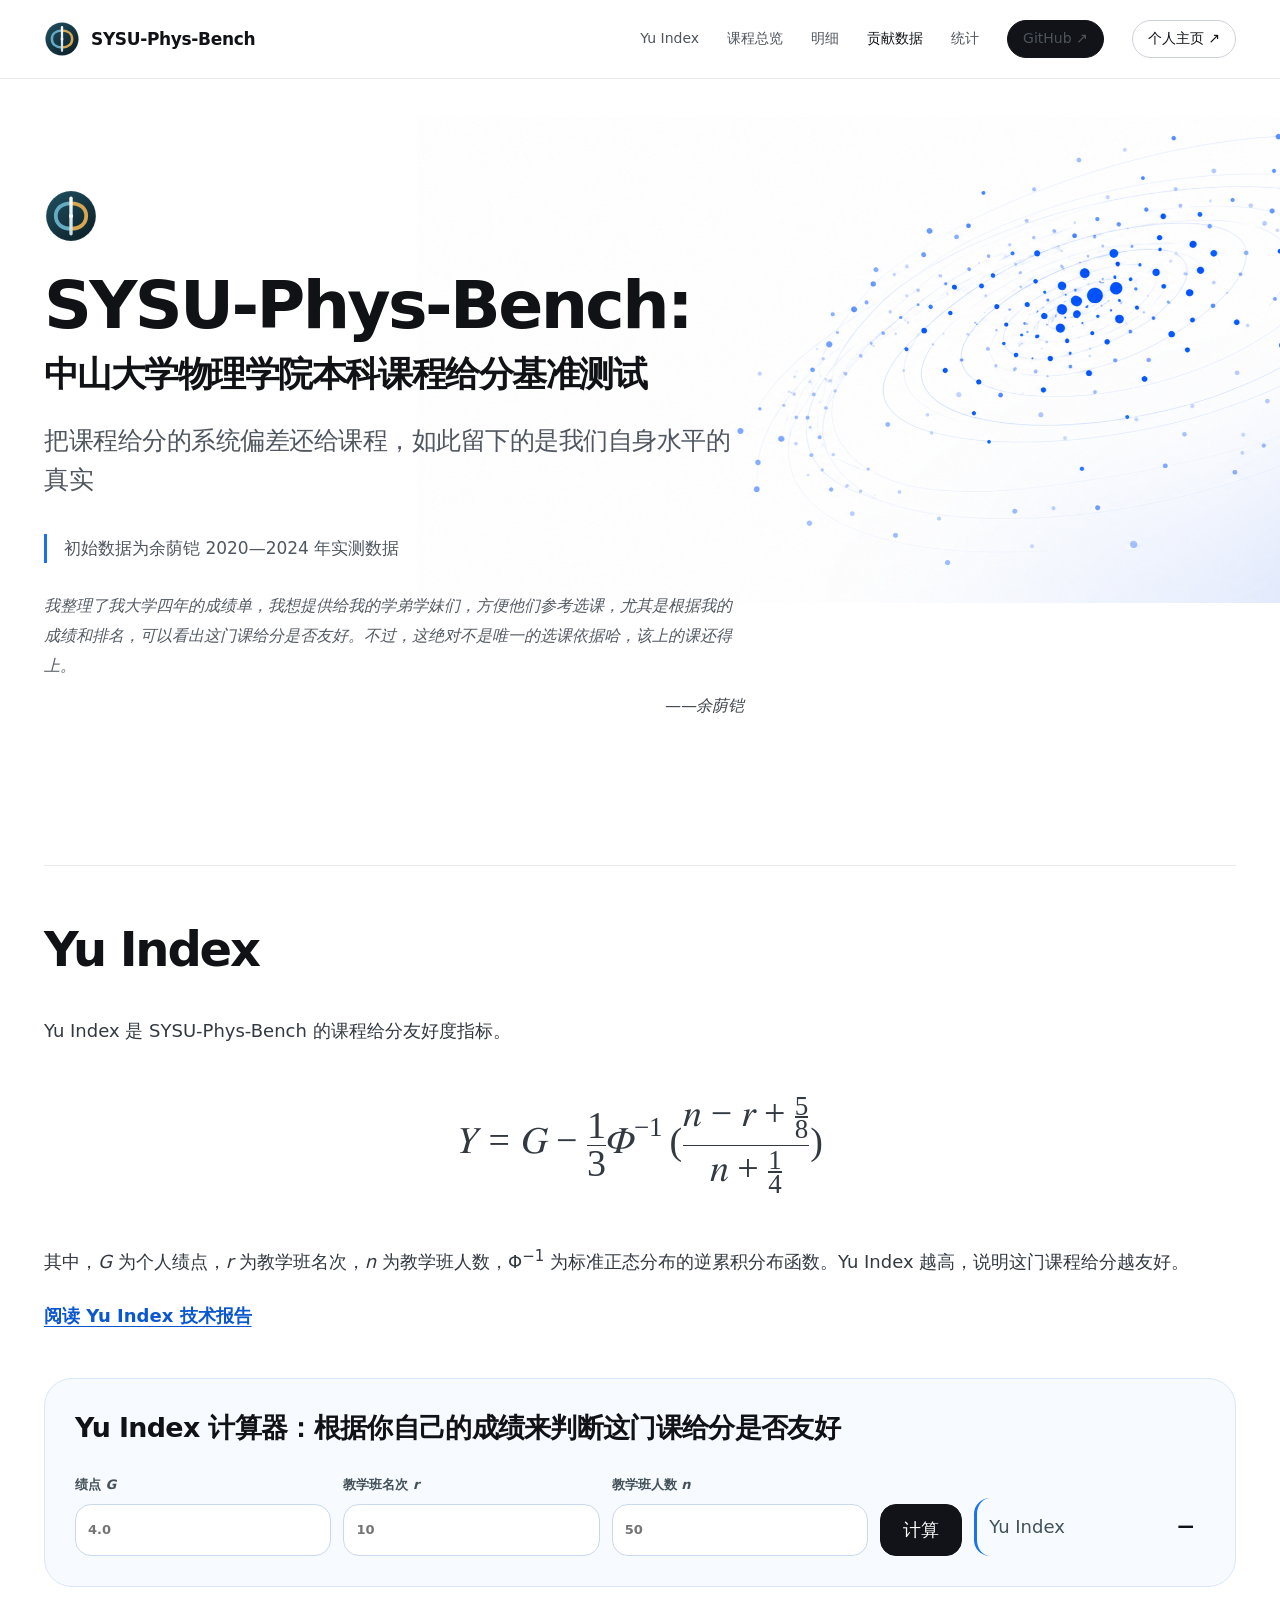
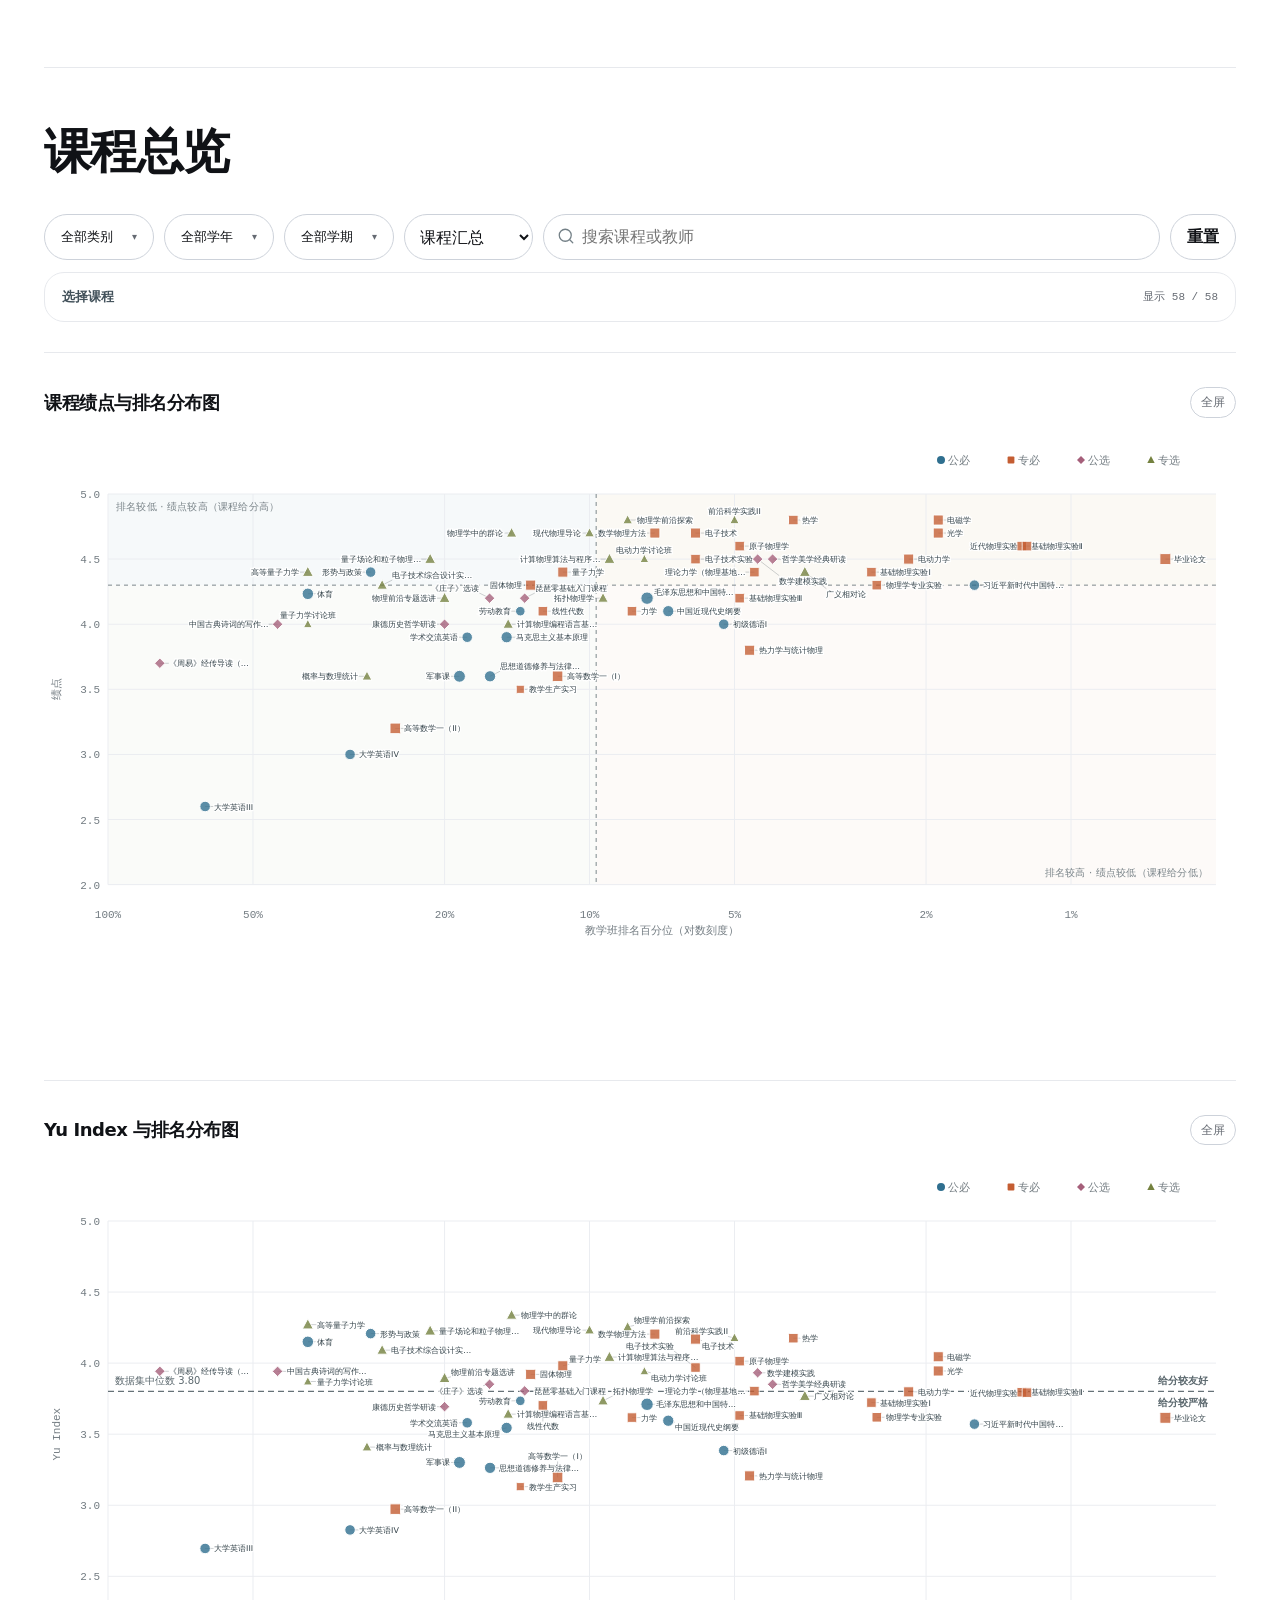
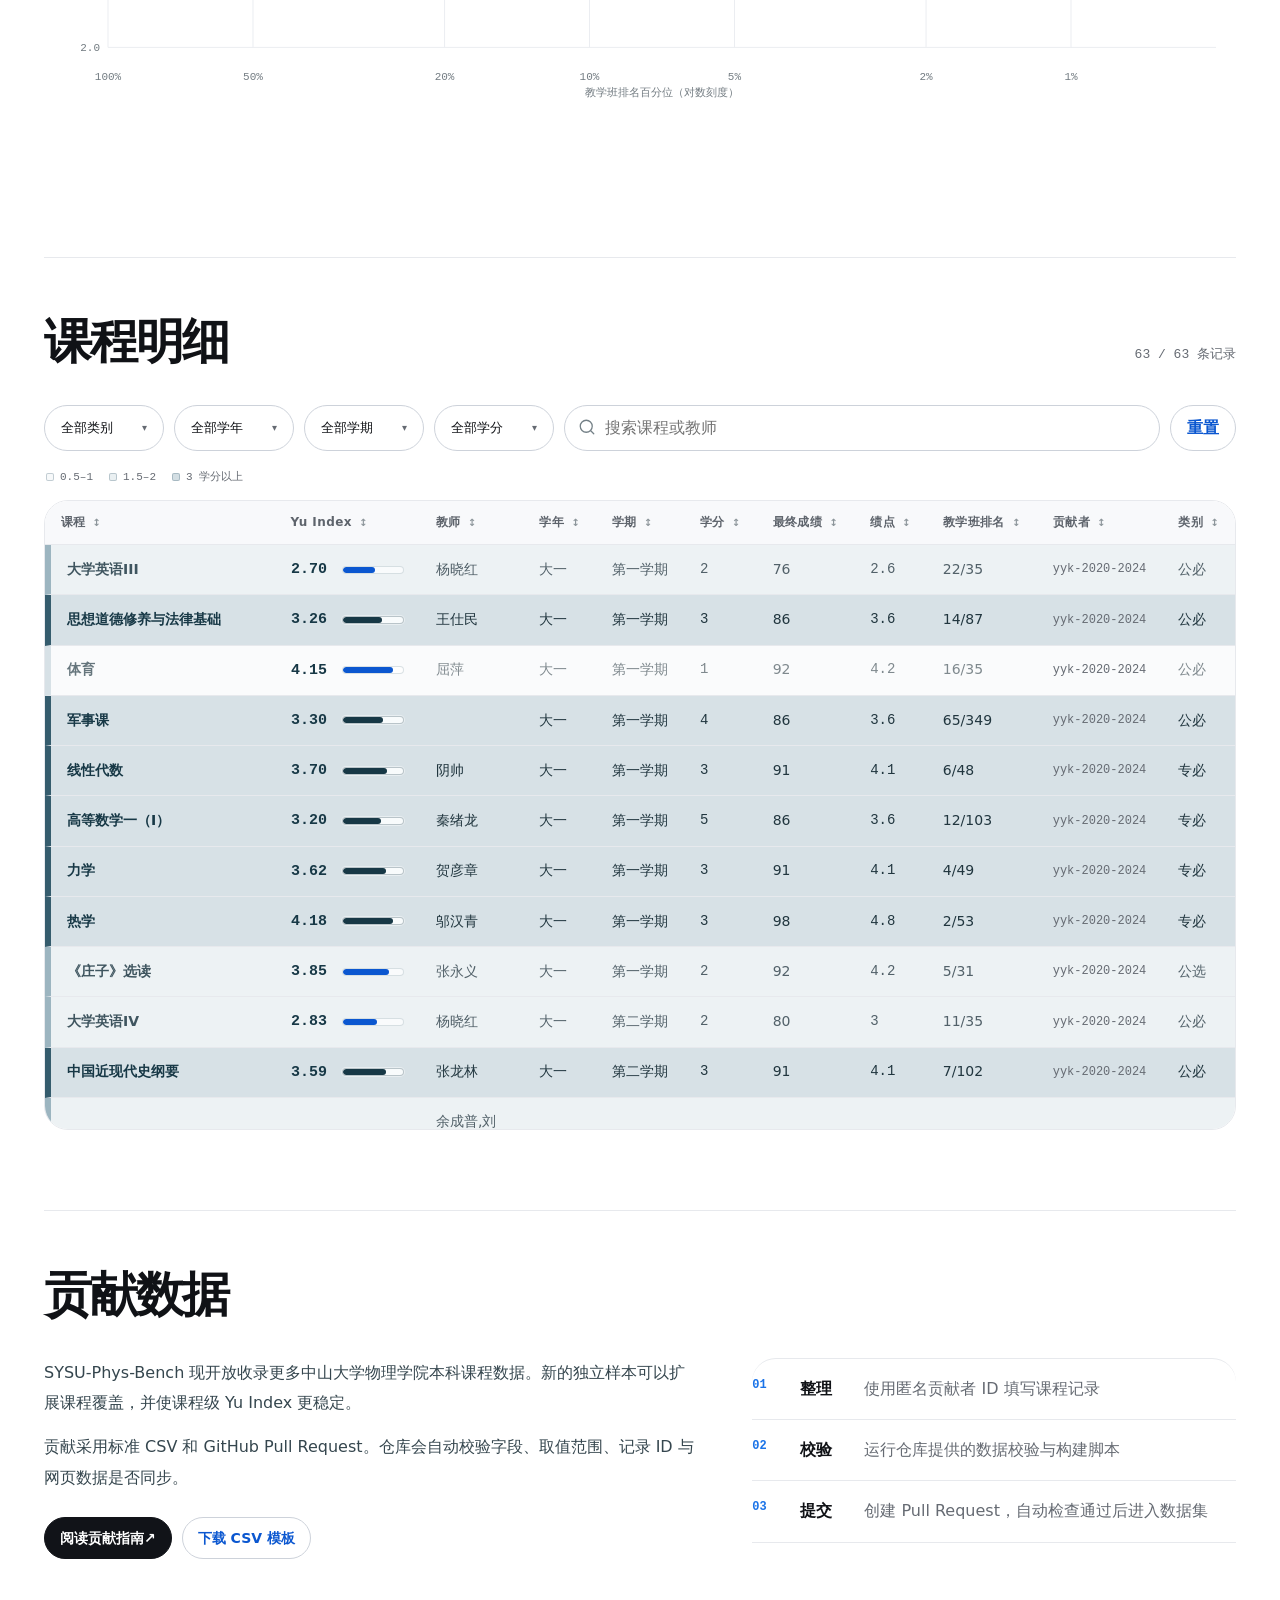
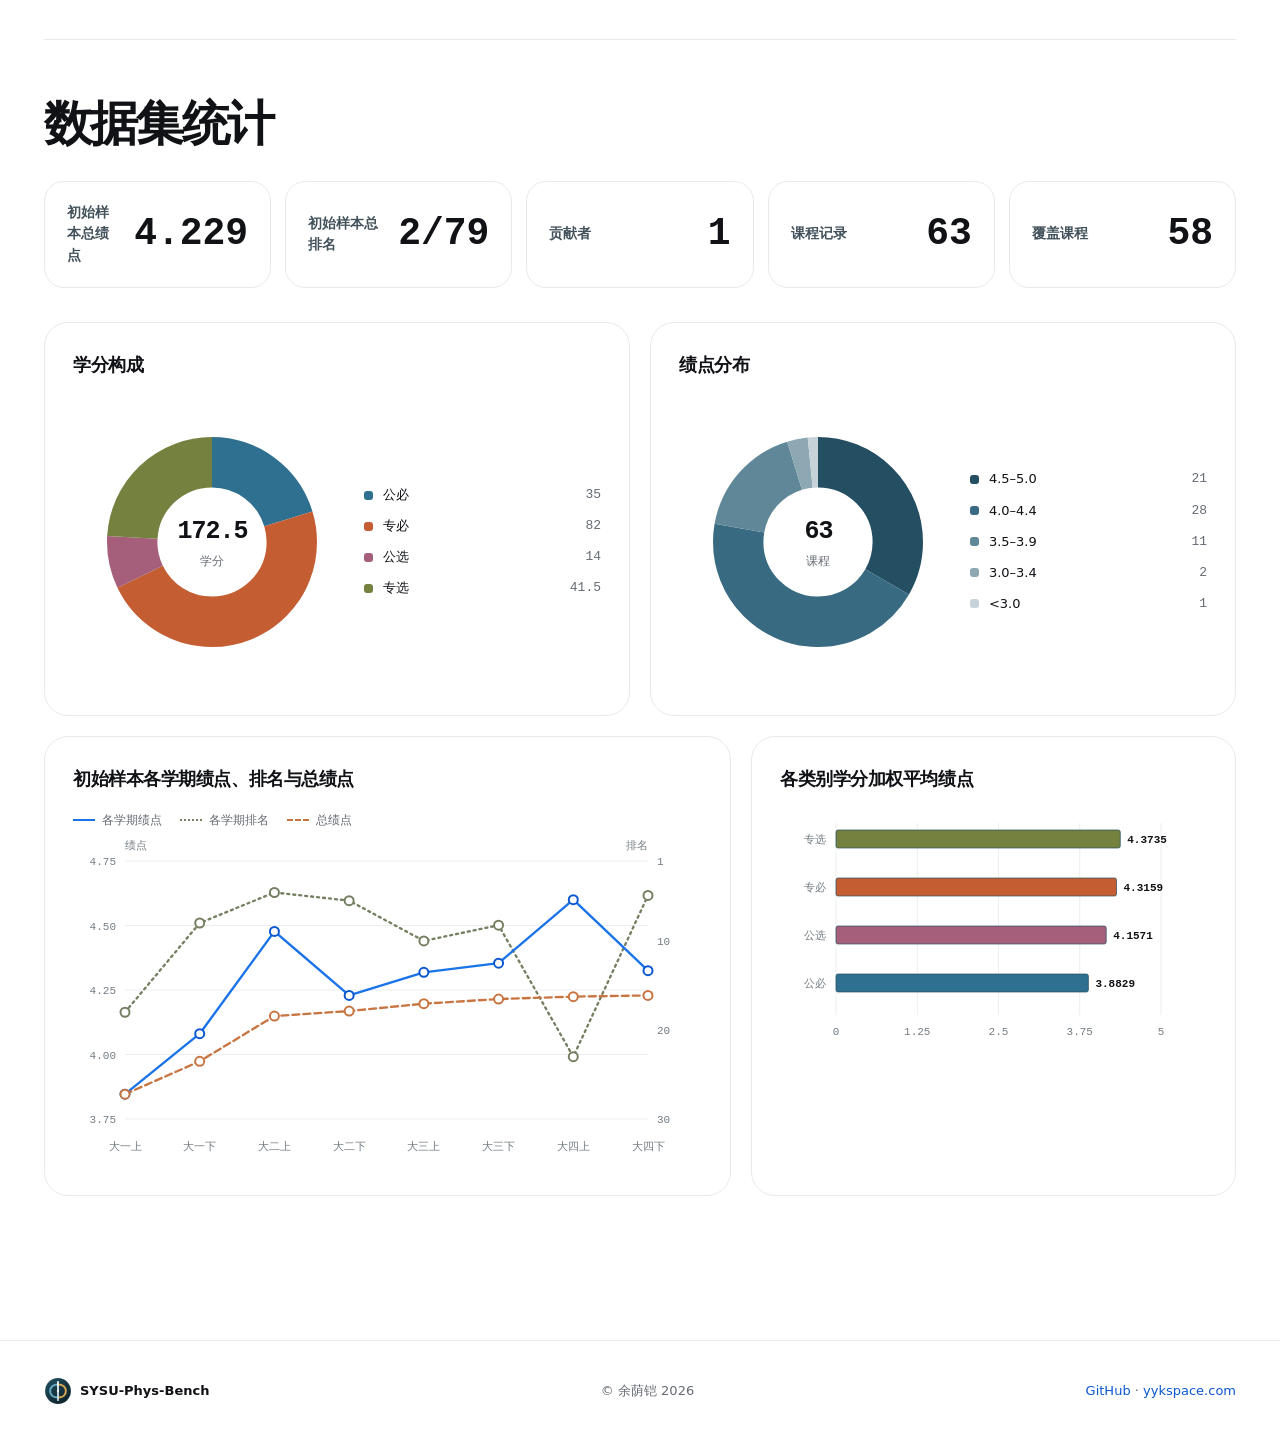
==== index.html @ 7bc75e3c "刷新新版标志缓存版本" ====
<!doctype html>
<html lang="zh-CN">
  <head>
    <meta charset="UTF-8" />
    <meta name="viewport" content="width=device-width, initial-scale=1" />
    <meta name="color-scheme" content="light" />
    <meta name="theme-color" content="#ffffff" />
    <meta name="description" content="SYSU-Phys-Bench：中山大学物理学院本科课程给分基准测试。" />
    <meta property="og:title" content="SYSU-Phys-Bench" />
    <meta property="og:description" content="把课程给分的系统偏差还给课程，如此留下的是我们自身水平的真实" />
    <meta property="og:type" content="website" />
    <meta property="og:url" content="https://www.yykspace.com/show/sysu-phys-bench/" />
    <meta property="og:image" content="https://www.yykspace.com/show/sysu-phys-bench/assets/brand/social-card.png?v=20260826-3" />
    <meta name="twitter:card" content="summary_large_image" />
    <title>SYSU-Phys-Bench</title>
    <link rel="icon" href="assets/brand/logo-mark.svg?v=20260826-3" type="image/svg+xml" />
    <link rel="stylesheet" href="styles.css?v=20260826-20" />
    <link rel="stylesheet" href="orbital.css?v=20260826-1" />
  </head>
  <body>
    <header class="site-header">
      <div class="shell header-inner">
        <a class="site-title" href="#top"><img src="assets/brand/logo-mark.svg?v=20260826-3" alt="" /> <span>SYSU-Phys-Bench</span></a>
        <nav class="main-navigation" aria-label="页面导航">
          <a href="#yu-index">Yu Index</a>
          <a href="#benchmark">课程总览</a>
          <a href="#details">明细</a>
          <a href="#contribute">贡献数据</a>
          <a href="#statistics">统计</a>
          <a class="project-repo-link" href="https://github.com/YinkaiYu/SYSU-Phys-Bench">GitHub <span aria-hidden="true">↗</span></a>
          <a class="personal-home-link" href="https://www.yykspace.com/">个人主页 <span aria-hidden="true">↗</span></a>
        </nav>
      </div>
    </header>

    <main id="top" class="shell">
      <section class="section section-first intro-section" aria-labelledby="page-title">
        <div class="hero-orbit-layer" aria-hidden="true">
          <img src="assets/visual/orbital-data-field.png" alt="" />
        </div>
        <div class="intro-copy">
          <div class="intro-brand">
            <img class="intro-brand-mark" src="assets/brand/logo-mark.svg?v=20260826-3" alt="" />
            <div>
            <h1 id="page-title"><span class="title-prefix">SYSU-Phys-Bench:</span> <span class="title-subject">中山大学物理学院本科课程给分基准测试</span></h1>
            <p class="brand-slogan">把课程给分的系统偏差还给课程，如此留下的是我们自身水平的真实</p>
            </div>
          </div>
          <p class="benchmark-source">初始数据为余荫铠 2020—2024 年实测数据</p>
          <p class="author-note">我整理了我大学四年的成绩单，我想提供给我的学弟学妹们，方便他们参考选课，尤其是根据我的成绩和排名，可以看出这门课给分是否友好。不过，这绝对不是唯一的选课依据哈，该上的课还得上。<span class="author-signature">——余荫铠</span></p>
        </div>
      </section>

      <section id="yu-index" class="section methodology-section" aria-labelledby="yu-index-title">
        <h2 id="yu-index-title">Yu Index</h2>
        <div class="methodology-body">
          <p>Yu Index 是 SYSU-Phys-Bench 的课程给分友好度指标。</p>
          <div class="yu-index-formula" aria-label="Yu Index 等于个人绩点减去三分之一乘以教学班排名所对应的标准正态分位数">
            <math display="block" data-latex="Y=G-\frac{1}{3}\Phi^{-1}\!\left(\frac{n-r+\frac{5}{8}}{n+\frac{1}{4}}\right)">
              <mrow>
                <mi>Y</mi>
                <mo>=</mo>
                <mi>G</mi>
                <mo>−</mo>
                <mfrac><mn>1</mn><mn>3</mn></mfrac>
                <msup><mi>Φ</mi><mrow><mo>−</mo><mn>1</mn></mrow></msup>
                <mo>(</mo>
                <mfrac>
                  <mrow><mi>n</mi><mo>−</mo><mi>r</mi><mo>+</mo><mfrac><mn>5</mn><mn>8</mn></mfrac></mrow>
                  <mrow><mi>n</mi><mo>+</mo><mfrac><mn>1</mn><mn>4</mn></mfrac></mrow>
                </mfrac>
                <mo>)</mo>
              </mrow>
            </math>
          </div>
          <p>其中，<i>G</i> 为个人绩点，<i>r</i> 为教学班名次，<i>n</i> 为教学班人数，Φ<sup>−1</sup> 为标准正态分布的逆累积分布函数。Yu Index 越高，说明这门课程给分越友好。</p>
          <p class="methodology-report-entry"><a href="yu-index.html">阅读 Yu Index 技术报告</a></p>
          <div class="yu-calculator">
            <h3>Yu Index 计算器：根据你自己的成绩来判断这门课给分是否友好</h3>
            <form id="yu-calculator-form" class="yu-calculator-form">
              <label><span>绩点 <i>G</i></span><input id="yu-calculator-gpa" type="number" min="0" max="5" step="0.1" inputmode="decimal" placeholder="4.0" required /></label>
              <label><span>教学班名次 <i>r</i></span><input id="yu-calculator-rank" type="number" min="1" step="1" inputmode="numeric" placeholder="10" required /></label>
              <label><span>教学班人数 <i>n</i></span><input id="yu-calculator-total" type="number" min="2" step="1" inputmode="numeric" placeholder="50" required /></label>
              <button type="submit">计算</button>
              <output id="yu-calculator-result" aria-live="polite"><span>Yu Index</span><strong>—</strong></output>
            </form>
          </div>
        </div>
      </section>

      <section id="benchmark" class="section benchmark-section" aria-labelledby="benchmark-title">
        <h2 id="benchmark-title">课程总览</h2>
        <div class="benchmark-controls" aria-label="两张散点图筛选">
          <div class="scatter-filters">
            <details id="scatter-category" class="multi-filter"><summary>全部类别</summary><div class="multi-filter-options"></div></details>
            <details id="scatter-year" class="multi-filter"><summary>全部学年</summary><div class="multi-filter-options"></div></details>
            <details id="scatter-term" class="multi-filter"><summary>全部学期</summary><div class="multi-filter-options"></div></details>
            <label class="scatter-view-field">
              <span class="sr-only">散点显示方式</span>
              <select id="scatter-view-mode" aria-label="散点显示方式">
                <option value="course">课程汇总</option>
                <option value="record">全部样本</option>
              </select>
            </label>
            <label class="search-field scatter-search-field">
              <span class="sr-only">搜索课程或教师</span>
              <svg aria-hidden="true" viewBox="0 0 24 24">
                <path d="m21 21-4.35-4.35m2.35-5.65a8 8 0 1 1-16 0 8 8 0 0 1 16 0Z" />
              </svg>
              <input id="scatter-search" type="search" placeholder="搜索课程或教师" autocomplete="off" />
            </label>
            <button id="scatter-reset" class="reset-button" type="button">重置</button>
          </div>
          <details class="scatter-course-picker">
            <summary><span>选择课程</span><span id="scatter-selection-count"></span></summary>
            <div class="scatter-course-toolbar">
              <button id="scatter-select-visible" type="button">全选当前</button>
              <button id="scatter-clear-visible" type="button">清空当前</button>
            </div>
            <div id="scatter-course-options" class="scatter-course-options"></div>
          </details>
        </div>
        <article id="score-rank-card" class="chart-card chart-card-full">
          <div class="chart-card-heading">
            <h3 id="score-rank-title">课程绩点与排名分布图</h3>
            <div class="chart-card-actions">
              <a id="scatter-download" class="fullscreen-button scatter-download" download="SYSU-Phys-Bench-课程绩点与排名分布图.png" aria-disabled="true">下载 PNG</a>
              <button id="scatter-fullscreen" class="fullscreen-button" type="button" aria-label="全屏查看课程绩点与排名分布图">全屏</button>
            </div>
          </div>
          <div id="score-rank-scatter" class="chart chart-scatter"></div>
          <div id="chart-tooltip" class="chart-tooltip" role="status" aria-hidden="true"></div>
        </article>
        <article id="yu-rank-card" class="chart-card chart-card-full secondary-scatter-card">
          <div class="chart-card-heading">
            <h3 id="yu-rank-title">Yu Index 与排名分布图</h3>
            <div class="chart-card-actions">
              <a id="yu-scatter-download" class="fullscreen-button scatter-download" download="SYSU-Phys-Bench-Yu-Index与排名分布图.png" aria-disabled="true">下载 PNG</a>
              <button id="yu-scatter-fullscreen" class="fullscreen-button" type="button" aria-label="全屏查看 Yu Index 与排名分布图">全屏</button>
            </div>
          </div>
          <div id="yu-rank-scatter" class="chart chart-scatter"></div>
          <div id="yu-chart-tooltip" class="chart-tooltip" role="status" aria-hidden="true"></div>
        </article>
      </section>

      <section id="details" class="section" aria-labelledby="details-title">
        <div class="section-heading-row">
          <h2 id="details-title">课程明细</h2>
          <span id="result-count" class="result-count"></span>
        </div>

        <div class="filters" aria-label="成绩筛选">
          <details id="category-filter" class="multi-filter"><summary>全部类别</summary><div class="multi-filter-options"></div></details>
          <details id="year-filter" class="multi-filter"><summary>全部学年</summary><div class="multi-filter-options"></div></details>
          <details id="term-filter" class="multi-filter"><summary>全部学期</summary><div class="multi-filter-options"></div></details>
          <details id="credit-filter" class="multi-filter"><summary>全部学分</summary><div class="multi-filter-options"></div></details>
          <label class="search-field">
            <span class="sr-only">搜索课程或教师</span>
            <svg aria-hidden="true" viewBox="0 0 24 24">
              <path d="m21 21-4.35-4.35m2.35-5.65a8 8 0 1 1-16 0 8 8 0 0 1 16 0Z" />
            </svg>
            <input id="search" type="search" placeholder="搜索课程或教师" autocomplete="off" />
          </label>
          <button id="reset-filters" class="reset-button" type="button">重置</button>
        </div>

        <div class="credit-key" aria-label="学分颜色图例">
          <span><i class="credit-dot credit-1"></i>0.5–1</span>
          <span><i class="credit-dot credit-2"></i>1.5–2</span>
          <span><i class="credit-dot credit-3"></i>3 学分以上</span>
        </div>

        <div class="table-frame detail-frame">
          <table id="details-table">
            <thead></thead>
            <tbody></tbody>
          </table>
        </div>
      </section>

      <section id="contribute" class="section contribution-section" aria-labelledby="contribute-title">
        <h2 id="contribute-title">贡献数据</h2>
        <div class="contribution-layout">
          <div class="contribution-body">
            <p>SYSU-Phys-Bench 现开放收录更多中山大学物理学院本科课程数据。新的独立样本可以扩展课程覆盖，并使课程级 Yu Index 更稳定。</p>
            <p>贡献采用标准 CSV 和 GitHub Pull Request。仓库会自动校验字段、取值范围、记录 ID 与网页数据是否同步。</p>
            <div class="contribution-actions">
              <a class="contribution-primary" href="https://github.com/YinkaiYu/SYSU-Phys-Bench/blob/main/CONTRIBUTING.md">阅读贡献指南 <span aria-hidden="true">↗</span></a>
              <a href="https://github.com/YinkaiYu/SYSU-Phys-Bench/raw/refs/heads/main/data/submissions/template.csv">下载 CSV 模板</a>
            </div>
          </div>
          <ol class="contribution-steps">
            <li><span>01</span><strong>整理</strong>使用匿名贡献者 ID 填写课程记录</li>
            <li><span>02</span><strong>校验</strong>运行仓库提供的数据校验与构建脚本</li>
            <li><span>03</span><strong>提交</strong>创建 Pull Request，自动检查通过后进入数据集</li>
          </ol>
        </div>
      </section>

      <section id="statistics" class="section" aria-labelledby="statistics-title">
        <h2 id="statistics-title">数据集统计</h2>
        <div id="overview-benchmarks" class="overview-benchmarks dataset-benchmarks" aria-label="数据集规模与总览指标"></div>
        <div class="chart-grid">
          <article class="chart-card chart-card-half">
            <h3>学分构成</h3>
            <div id="credit-composition" class="chart chart-donut"></div>
          </article>
          <article class="chart-card chart-card-half">
            <h3>绩点分布</h3>
            <div id="grade-distribution" class="chart chart-donut"></div>
          </article>
          <article class="chart-card chart-card-wide">
            <h3>初始样本各学期绩点、排名与总绩点</h3>
            <div id="gpa-trend" class="chart chart-line"></div>
          </article>
          <article class="chart-card chart-card-small">
            <h3>各类别学分加权平均绩点</h3>
            <div id="category-gpa" class="chart"></div>
          </article>
        </div>
      </section>

    </main>

    <footer class="site-footer">
      <div class="shell footer-inner">
        <span class="footer-brand"><img src="assets/brand/logo-mark.svg?v=20260826-3" alt="" /> SYSU-Phys-Bench</span>
        <span>&copy; 余荫铠 2026</span>
        <span><a href="https://github.com/YinkaiYu/SYSU-Phys-Bench">GitHub</a> · <a href="https://www.yykspace.com/">yykspace.com</a></span>
      </div>
    </footer>

    <script src="data.js"></script>
    <script src="community-data.js?v=20260826-1"></script>
    <script src="app.js?v=20260826-12"></script>
  </body>
</html>
---- styles.css ----
:root {
  --paper: #f5f6f3;
  --surface: #ffffff;
  --surface-soft: #fafaf8;
  --ink: #1b2328;
  --muted: #687178;
  --line: #dfe3e1;
  --line-strong: #cbd2ce;
  --blue: #386b81;
  --blue-dark: #244e61;
  --blue-soft: #dceaf0;
  --gold: #b48a3a;
  --orange: #c87542;
  --olive: #748061;
  --pink: #a96e78;
  --shadow: 0 12px 32px rgba(28, 38, 43, 0.06);
  --radius: 16px;
  --font: "Noto Sans CJK SC", "Source Han Sans SC", "Microsoft YaHei", system-ui, sans-serif;
  --mono: "SFMono-Regular", Consolas, "Liberation Mono", monospace;
}

* {
  box-sizing: border-box;
}

html {
  scroll-behavior: smooth;
  scroll-padding-top: 88px;
}

body {
  margin: 0;
  color: var(--ink);
  background: var(--paper);
  font-family: var(--font);
  font-size: 15px;
  line-height: 1.55;
  -webkit-font-smoothing: antialiased;
}

button,
input,
select {
  font: inherit;
}

.shell {
  width: min(1180px, calc(100% - 40px));
  margin: 0 auto;
}

.site-header {
  position: sticky;
  top: 0;
  z-index: 20;
  border-bottom: 1px solid rgba(203, 210, 206, 0.85);
  background: rgba(245, 246, 243, 0.9);
  backdrop-filter: blur(18px);
}

.header-inner {
  display: flex;
  min-height: 68px;
  align-items: center;
  justify-content: space-between;
  gap: 24px;
}

.site-title {
  display: inline-flex;
  flex: 0 0 auto;
  align-items: center;
  gap: 9px;
  color: var(--ink);
  font-size: 16px;
  font-weight: 680;
  letter-spacing: 0.02em;
  text-decoration: none;
}

.site-title img {
  width: 31px;
  height: 31px;
}

nav {
  display: flex;
  align-items: center;
  gap: 24px;
}

nav a {
  color: var(--muted);
  font-size: 14px;
  text-decoration: none;
}

nav a:hover,
nav a:focus-visible {
  color: var(--blue-dark);
}

nav .personal-home-link {
  padding: 7px 12px;
  border: 1px solid var(--blue);
  border-radius: 999px;
  color: var(--blue-dark);
  background: var(--surface);
  font-weight: 650;
  line-height: 1.2;
  box-shadow: 0 4px 14px rgba(36, 78, 97, 0.08);
}

nav .project-repo-link {
  padding: 7px 12px;
  border: 1px solid var(--ink);
  border-radius: 999px;
  color: #ffffff;
  background: var(--ink);
  font-weight: 650;
  line-height: 1.2;
}

nav .project-repo-link:hover,
nav .project-repo-link:focus-visible {
  border-color: var(--blue-dark);
  color: #ffffff;
  background: var(--blue-dark);
  outline: none;
}

nav .personal-home-link:hover,
nav .personal-home-link:focus-visible {
  border-color: var(--blue-dark);
  color: #ffffff;
  background: var(--blue-dark);
  outline: none;
}

.section {
  padding: 72px 0 0;
}

.section-first {
  padding-top: 64px;
}

.benchmark-section {
  padding-top: 72px;
}

.methodology-body {
  width: 100%;
  margin-top: 24px;
  color: #35464e;
  font-size: 16px;
  line-height: 1.9;
}

.methodology-body p {
  margin: 0;
}

.methodology-body .yu-index-formula {
  margin: 22px 0;
}

.methodology-report-entry {
  margin-top: 18px !important;
}

.methodology-report-entry a,
.report-back-link {
  color: var(--blue-dark);
  font-weight: 650;
  text-underline-offset: 0.2em;
}

.contribution-layout {
  display: grid;
  grid-template-columns: minmax(0, 1.15fr) minmax(300px, 0.85fr);
  gap: 54px;
  margin-top: 24px;
  align-items: start;
}

.contribution-body {
  color: #35464e;
  font-size: 16px;
  line-height: 1.9;
}

.contribution-body p {
  margin: 0 0 14px;
}

.contribution-actions {
  display: flex;
  flex-wrap: wrap;
  gap: 10px;
  margin-top: 24px;
}

.contribution-actions a {
  display: inline-flex;
  min-height: 42px;
  align-items: center;
  padding: 0 15px;
  border: 1px solid var(--line-strong);
  border-radius: 9px;
  color: var(--blue-dark);
  background: var(--surface);
  font-size: 14px;
  font-weight: 650;
  text-decoration: none;
}

.contribution-actions a:hover,
.contribution-actions a:focus-visible {
  border-color: var(--blue-dark);
  outline: none;
}

.contribution-actions .contribution-primary {
  border-color: var(--blue-dark);
  color: #ffffff;
  background: var(--blue-dark);
}

.contribution-steps {
  margin: 0;
  padding: 0;
  border-top: 1px solid var(--line-strong);
  list-style: none;
}

.contribution-steps li {
  display: grid;
  grid-template-columns: 38px 54px 1fr;
  gap: 10px;
  padding: 17px 0;
  border-bottom: 1px solid var(--line);
  color: var(--muted);
  line-height: 1.65;
}

.contribution-steps span {
  color: var(--blue);
  font-family: var(--mono);
  font-size: 12px;
  font-weight: 700;
}

.contribution-steps strong {
  color: var(--ink);
}

.yu-calculator {
  margin-top: 30px;
  padding: 20px;
  border: 1px solid var(--line);
  border-radius: var(--radius);
  background: var(--surface);
  box-shadow: var(--shadow);
}

.yu-calculator h3 {
  margin-bottom: 18px;
  font-size: 19px;
  line-height: 1.45;
}

.yu-calculator-form {
  display: grid;
  grid-template-columns: repeat(3, minmax(120px, 1fr)) auto minmax(180px, 0.9fr);
  align-items: end;
  gap: 12px;
}

.yu-calculator-form label {
  display: grid;
  gap: 6px;
  color: #42515a;
  font-size: 13px;
  font-weight: 650;
}

.yu-calculator-form input {
  width: 100%;
  min-height: 44px;
  padding: 0 12px;
  border: 1px solid var(--line-strong);
  border-radius: 10px;
  color: var(--ink);
  background: var(--surface);
  font-variant-numeric: tabular-nums;
}

.yu-calculator-form input:focus {
  border-color: var(--blue);
  outline: 3px solid rgba(56, 107, 129, 0.14);
}

.yu-calculator-form button {
  min-height: 44px;
  padding: 0 22px;
  border: 1px solid var(--blue-dark);
  border-radius: 10px;
  color: #fff;
  background: var(--blue-dark);
  cursor: pointer;
}

.yu-calculator-form button:hover,
.yu-calculator-form button:focus-visible {
  background: #173846;
  outline: 3px solid rgba(56, 107, 129, 0.14);
}

.yu-calculator-form output {
  display: grid;
  grid-template-columns: auto auto;
  min-height: 44px;
  align-items: center;
  justify-content: space-between;
  gap: 2px 14px;
  padding: 5px 12px;
  border-left: 3px solid var(--blue);
  color: #42515a;
}

.yu-calculator-form output strong {
  color: var(--ink);
  font-family: var(--mono);
  font-size: 24px;
  font-variant-numeric: tabular-nums;
}

.yu-calculator-form output small {
  grid-column: 1 / -1;
  color: var(--muted);
  line-height: 1.2;
}

.yu-calculator-error {
  grid-column: 1 / -1;
  color: #8b4f3c;
  font-size: 13px;
  line-height: 1.35;
}

.report-article {
  padding-bottom: 72px;
}

.report-title-block {
  padding: 10px 0 34px;
  border-bottom: 1px solid var(--line);
  text-align: center;
}

.report-title-block h1 {
  max-width: 980px;
  margin: 0 auto;
}

.report-byline {
  margin: 22px 0 0 !important;
  color: #59666c !important;
  font-size: 15px !important;
  letter-spacing: 0.04em;
}

.report-article h2 {
  margin-top: 56px;
  font-size: clamp(22px, 2.6vw, 28px);
}

.report-article h3 {
  margin-top: 32px;
  font-size: 19px;
}

.report-article p,
.report-article li {
  color: #35464e;
  font-size: 16px;
  line-height: 1.9;
}

.report-article p {
  margin: 18px 0 0;
}

.report-article ul,
.report-article ol {
  margin: 16px 0 0;
  padding-left: 24px;
}

.report-article .yu-index-formula {
  margin: 24px 0;
}

.report-table {
  margin-top: 18px;
  box-shadow: none;
}

.report-table table {
  margin: 0;
}

.report-article th {
  background: #f2f6f6;
}

.report-article a {
  color: var(--blue-dark);
  text-underline-offset: 0.2em;
}

.report-article .citation {
  display: inline-block;
  margin-left: 0.12em;
  font-family: var(--mono);
  font-size: 0.75em;
  text-decoration: none;
  vertical-align: super;
}

.report-reference-list li + li {
  margin-top: 10px;
}

.report-reference-list li {
  scroll-margin-top: 96px;
  transition: background-color 160ms ease;
}

.report-reference-list li:target {
  background: var(--blue-soft);
}

h1,
h2,
h3 {
  margin: 0;
  font-weight: 680;
  letter-spacing: -0.025em;
}

h1 {
  font-size: clamp(32px, 5vw, 48px);
  line-height: 1.12;
}

.intro-brand {
  display: grid;
  grid-template-columns: 112px minmax(0, 1fr);
  align-items: center;
  gap: 28px;
}

.intro-brand-mark {
  display: block;
  width: 112px;
  height: 112px;
}

.brand-slogan {
  margin: 20px 0 0;
  color: var(--blue-dark);
  font-size: clamp(20px, 2.4vw, 27px);
  font-weight: 620;
  letter-spacing: -0.015em;
  line-height: 1.45;
}

.benchmark-source {
  margin: 18px 0 0;
  color: var(--ink);
  font-size: 17px;
  line-height: 1.7;
}

.author-note {
  width: 100%;
  margin: 18px 0 0;
  padding-left: 16px;
  border-left: 3px solid var(--blue);
  color: #42515a;
  font-size: 17px;
  font-style: italic;
  line-height: 1.85;
}

.author-signature {
  display: block;
  margin-top: 6px;
  text-align: right;
}

h2 {
  font-size: clamp(24px, 3vw, 32px);
  line-height: 1.2;
}

h3 {
  font-size: 16px;
  letter-spacing: -0.01em;
}

.table-frame {
  overflow: auto;
  border: 1px solid var(--line);
  border-radius: var(--radius);
  background: var(--surface);
  box-shadow: var(--shadow);
}

.overview-frame {
  margin-top: 18px;
}

table {
  width: 100%;
  border-collapse: separate;
  border-spacing: 0;
}

th,
td {
  padding: 13px 16px;
  border-bottom: 1px solid var(--line);
  text-align: left;
  white-space: nowrap;
}

th {
  color: #59636a;
  background: var(--surface-soft);
  font-size: 12px;
  font-weight: 650;
  letter-spacing: 0.035em;
}

td {
  font-size: 14px;
}

td.numeric {
  font-family: var(--mono);
  font-variant-numeric: tabular-nums;
}

tr:last-child td {
  border-bottom: 0;
}

.overview-frame tbody tr:last-child td {
  background: #f2f6f6;
  font-weight: 650;
}

.overview-frame .overview-summary-row td {
  background: #f7f9f8;
  font-weight: 650;
}

.overview-benchmarks {
  display: grid;
  grid-template-columns: repeat(2, minmax(0, 1fr));
  gap: 12px;
  margin-top: 0;
}

.dataset-benchmarks {
  grid-template-columns: repeat(auto-fit, minmax(180px, 1fr));
  margin-top: 28px;
}

.overview-benchmark {
  display: flex;
  align-items: center;
  justify-content: space-between;
  gap: 18px;
  min-height: 76px;
  padding: 14px 18px;
  border: 1px solid var(--line);
  border-radius: var(--radius);
  background: var(--surface);
  box-shadow: var(--shadow);
}

.overview-benchmark span {
  color: #42515a;
  font-size: 14px;
  font-weight: 650;
}

.overview-benchmark strong {
  color: var(--ink);
  font-family: var(--mono);
  font-size: clamp(22px, 3vw, 30px);
  font-variant-numeric: tabular-nums;
}

.chart-grid {
  display: grid;
  grid-template-columns: repeat(12, minmax(0, 1fr));
  gap: 18px;
  margin-top: 28px;
}

.chart-card {
  min-width: 0;
  padding: 20px;
  border: 1px solid var(--line);
  border-radius: var(--radius);
  background: var(--surface);
  box-shadow: var(--shadow);
}

.benchmark-controls {
  margin-top: 24px;
}

.benchmark-controls + .chart-card,
.secondary-scatter-card {
  margin-top: 18px;
}

.chart-card-heading {
  display: flex;
  align-items: center;
  justify-content: space-between;
  gap: 18px;
}

.chart-card-actions {
  display: flex;
  align-items: center;
  gap: 8px;
}

.scatter-filters {
  display: grid;
  grid-template-columns: repeat(4, minmax(110px, auto)) minmax(210px, 1fr) auto;
  gap: 9px;
  margin-top: 0;
}

.scatter-filters input[type="search"],
.scatter-filters select,
.scatter-filters .reset-button {
  width: 100%;
  min-height: 40px;
  border: 1px solid var(--line-strong);
  border-radius: 9px;
  color: var(--ink);
  background: var(--surface);
}

.scatter-filters input[type="search"] {
  padding: 0 12px 0 38px;
}

.scatter-filters select {
  padding: 0 32px 0 11px;
}

.scatter-view-field {
  min-width: 0;
}

.scatter-search-field svg {
  top: 11px;
}

.multi-filter {
  position: relative;
  min-width: 0;
}

.multi-filter summary {
  display: flex;
  min-height: 40px;
  align-items: center;
  justify-content: space-between;
  gap: 8px;
  padding: 0 11px;
  border: 1px solid var(--line-strong);
  border-radius: 9px;
  color: var(--ink);
  background: var(--surface);
  cursor: pointer;
  font-size: 13px;
  list-style: none;
  white-space: nowrap;
}

.multi-filter summary::-webkit-details-marker {
  display: none;
}

.multi-filter summary::after {
  color: var(--muted);
  content: "▾";
  font-size: 10px;
}

.multi-filter[open] summary {
  border-color: var(--blue);
  outline: 3px solid rgba(56, 107, 129, 0.14);
}

.multi-filter-options {
  position: absolute;
  top: calc(100% + 6px);
  left: 0;
  z-index: 12;
  display: grid;
  min-width: max(100%, 150px);
  gap: 2px;
  padding: 7px;
  border: 1px solid var(--line-strong);
  border-radius: 10px;
  background: var(--surface);
  box-shadow: 0 14px 34px rgba(28, 38, 43, 0.14);
}

.multi-filter-options label {
  display: flex;
  align-items: center;
  gap: 8px;
  padding: 7px 8px;
  border-radius: 7px;
  cursor: pointer;
  font-size: 12px;
  white-space: nowrap;
}

.multi-filter-options label:hover {
  background: #edf3f4;
}

.multi-filter-options input {
  width: auto;
  min-height: 0;
  margin: 0;
  accent-color: var(--blue-dark);
}

.scatter-course-picker {
  margin-top: 10px;
  border: 1px solid var(--line);
  border-radius: 10px;
  background: var(--surface-soft);
}

.scatter-course-picker summary {
  display: flex;
  min-height: 40px;
  align-items: center;
  justify-content: space-between;
  gap: 16px;
  padding: 0 13px;
  color: #42515a;
  cursor: pointer;
  font-size: 13px;
  font-weight: 650;
}

.scatter-course-picker summary::marker {
  color: var(--muted);
}

#scatter-selection-count {
  color: var(--muted);
  font-family: var(--mono);
  font-size: 11px;
  font-weight: 400;
}

.scatter-course-toolbar {
  display: flex;
  gap: 8px;
  padding: 10px 12px 0;
  border-top: 1px solid var(--line);
}

.scatter-course-toolbar button {
  padding: 5px 9px;
  border: 1px solid var(--line-strong);
  border-radius: 7px;
  color: var(--blue-dark);
  background: var(--surface);
  cursor: pointer;
  font-size: 12px;
}

.scatter-course-options {
  display: grid;
  grid-template-columns: repeat(3, minmax(0, 1fr));
  gap: 2px 10px;
  max-height: 230px;
  overflow: auto;
  padding: 10px 12px 12px;
}

.scatter-course-options label {
  display: grid;
  grid-template-columns: auto minmax(0, 1fr);
  align-items: start;
  gap: 8px;
  padding: 7px 8px;
  border-radius: 7px;
  cursor: pointer;
  font-size: 12px;
}

.scatter-course-options label:hover {
  background: #edf3f4;
}

.scatter-course-options input {
  margin: 3px 0 0;
  accent-color: var(--blue-dark);
}

.scatter-course-options span,
.scatter-course-options small {
  display: block;
  min-width: 0;
}

.scatter-course-options small {
  margin-top: 2px;
  overflow: hidden;
  color: var(--muted);
  font-size: 10px;
  font-weight: 400;
  text-overflow: ellipsis;
  white-space: nowrap;
}

.scatter-options-empty {
  grid-column: 1 / -1;
  margin: 18px 0;
  color: var(--muted);
  text-align: center;
}

.scatter-empty {
  display: grid;
  min-height: 300px;
  place-items: center;
  color: var(--muted);
}

.scatter-download {
  display: none;
}

#score-rank-card:fullscreen .scatter-download,
#score-rank-card.is-expanded .scatter-download,
#yu-rank-card:fullscreen .scatter-download,
#yu-rank-card.is-expanded .scatter-download {
  display: inline-block;
}

.fullscreen-button {
  flex: 0 0 auto;
  padding: 5px 10px;
  border: 1px solid var(--line-strong);
  border-radius: 7px;
  color: var(--muted);
  background: transparent;
  cursor: pointer;
  font-size: 12px;
  text-decoration: none;
}

.fullscreen-button[aria-disabled="true"] {
  cursor: wait;
  opacity: 0.55;
  pointer-events: none;
}

.fullscreen-button:hover,
.fullscreen-button:focus-visible {
  border-color: var(--blue);
  color: var(--blue-dark);
  background: #f6fafb;
  outline: none;
}

#score-rank-card:fullscreen,
#score-rank-card.is-expanded,
#yu-rank-card:fullscreen,
#yu-rank-card.is-expanded {
  padding: 24px 28px;
  border: 0;
  border-radius: 0;
  background: var(--surface);
  box-shadow: none;
}

#score-rank-card:fullscreen,
#yu-rank-card:fullscreen {
  overflow: auto;
}

#score-rank-card.is-expanded,
#yu-rank-card.is-expanded {
  position: fixed;
  inset: 0;
  z-index: 100;
  overflow: auto;
}

#score-rank-card:fullscreen .chart-card-heading h3,
#score-rank-card.is-expanded .chart-card-heading h3,
#yu-rank-card:fullscreen .chart-card-heading h3,
#yu-rank-card.is-expanded .chart-card-heading h3 {
  font-size: clamp(24px, 2.8vw, 34px);
}

#score-rank-card:fullscreen .tick-label,
#score-rank-card.is-expanded .tick-label,
#yu-rank-card:fullscreen .tick-label,
#yu-rank-card.is-expanded .tick-label {
  font-size: 16px;
}

#score-rank-card:fullscreen .quadrant-label,
#score-rank-card.is-expanded .quadrant-label,
#yu-rank-card:fullscreen .yu-benchmark-label,
#yu-rank-card:fullscreen .yu-benchmark-value,
#yu-rank-card.is-expanded .yu-benchmark-label,
#yu-rank-card.is-expanded .yu-benchmark-value {
  stroke-width: 4px;
  font-size: 14px;
}

#score-rank-card:fullscreen .scatter-course-label,
#score-rank-card.is-expanded .scatter-course-label,
#yu-rank-card:fullscreen .scatter-course-label,
#yu-rank-card.is-expanded .scatter-course-label {
  stroke-width: 5px;
  font-size: 15px;
}

#score-rank-card:fullscreen .scatter-label-line,
#score-rank-card.is-expanded .scatter-label-line,
#yu-rank-card:fullscreen .scatter-label-line,
#yu-rank-card.is-expanded .scatter-label-line {
  stroke-width: 1.15;
}

#score-rank-card:fullscreen .grid-line,
#score-rank-card.is-expanded .grid-line,
#yu-rank-card:fullscreen .grid-line,
#yu-rank-card.is-expanded .grid-line {
  stroke-width: 1.15;
}

body.chart-expanded {
  overflow: hidden;
}

#score-rank-card:fullscreen .chart-scatter,
#score-rank-card.is-expanded .chart-scatter,
#yu-rank-card:fullscreen .chart-scatter,
#yu-rank-card.is-expanded .chart-scatter {
  height: calc(100vh - 84px);
  min-height: 560px;
}

#score-rank-card:fullscreen .chart-scatter svg,
#score-rank-card.is-expanded .chart-scatter svg,
#yu-rank-card:fullscreen .chart-scatter svg,
#yu-rank-card.is-expanded .chart-scatter svg {
  height: 100%;
}

.chart-card-small {
  grid-column: span 5;
}

.chart-card-wide {
  grid-column: span 7;
}

.chart-card-half {
  grid-column: span 6;
}

.chart-card-full {
  grid-column: span 12;
}

.chart {
  min-height: 290px;
  margin-top: 18px;
}

.chart svg {
  display: block;
  width: 100%;
  height: auto;
  overflow: visible;
}

.axis-label,
.tick-label,
.data-label {
  font-family: var(--mono);
  font-size: 11px;
}

.tick-label {
  fill: #737c82;
}

.data-label {
  fill: var(--ink);
  font-weight: 620;
}

.grid-line {
  stroke: #e8ebe9;
  stroke-width: 1;
}

.axis-line {
  stroke: #c7ceca;
  stroke-width: 1;
}

.line-path {
  fill: none;
  stroke: var(--blue);
  stroke-linecap: round;
  stroke-linejoin: round;
  stroke-width: 2.25;
}

.gpa-line,
.rank-line,
.cumulative-line {
  fill: none;
  stroke-linecap: round;
  stroke-linejoin: round;
  stroke-width: 2.35;
}

.gpa-line {
  stroke: var(--blue);
}

.cumulative-line {
  stroke: var(--orange);
  stroke-dasharray: 7 4;
}

.rank-line {
  stroke: var(--olive);
  stroke-dasharray: 2 4;
}

.line-area {
  fill: rgba(56, 107, 129, 0.09);
}

.data-point {
  fill: var(--surface);
  stroke: var(--blue-dark);
  stroke-width: 2;
}

.data-point:hover,
.data-point:focus {
  fill: var(--blue-dark);
  outline: none;
}

.cumulative-point {
  fill: var(--surface);
  stroke: var(--orange);
  stroke-width: 2;
}

.cumulative-point:hover,
.cumulative-point:focus {
  fill: var(--orange);
  outline: none;
}

.rank-point {
  fill: var(--surface);
  stroke: var(--olive);
  stroke-width: 2;
}

.rank-point:hover,
.rank-point:focus {
  fill: var(--olive);
  outline: none;
}

.chart-legend-row {
  display: flex;
  flex-wrap: wrap;
  gap: 18px;
  margin: 2px 0 8px;
  color: var(--muted);
  font-size: 12px;
}

.chart-legend-row span {
  display: inline-flex;
  align-items: center;
  gap: 7px;
}

.line-key {
  display: inline-block;
  width: 22px;
  height: 0;
  border-top: 2px solid var(--blue);
}

.line-key.cumulative {
  border-top-color: var(--orange);
  border-top-style: dashed;
}

.line-key.rank {
  border-top-color: var(--olive);
  border-top-style: dotted;
}

.quadrant-label {
  fill: #7b858a;
  font-size: 10px;
  letter-spacing: 0.02em;
}

.quadrant-line {
  stroke: #7d878c;
  stroke-dasharray: 4 4;
  stroke-width: 1;
}

.yu-benchmark-line {
  stroke: #667278;
  stroke-dasharray: 6 4;
  stroke-width: 1.2;
}

.yu-benchmark-label,
.yu-benchmark-value {
  fill: #59666c;
  stroke: var(--surface);
  stroke-width: 3px;
  paint-order: stroke;
  font-size: 10px;
}

.yu-benchmark-label {
  font-weight: 650;
}

.scatter-label-line {
  stroke: rgba(75, 87, 93, 0.34);
  stroke-width: 0.8;
}

.scatter-course-label {
  fill: #34434a;
  stroke: var(--surface);
  stroke-width: 3px;
  paint-order: stroke;
  font-size: 10px;
  pointer-events: none;
}

.scatter-course-label-compact {
  stroke-width: 2.5px;
  font-size: 8px;
}

.donut-layout {
  display: grid;
  grid-template-columns: minmax(160px, 1fr) minmax(150px, 0.85fr);
  min-height: 290px;
  align-items: center;
  gap: 12px;
}

.donut-wrap {
  position: relative;
  width: min(210px, 100%);
  aspect-ratio: 1;
  margin: auto;
}

.donut {
  width: 100%;
  height: 100%;
}

.donut-segment {
  cursor: pointer;
  transition: opacity 120ms ease, stroke-width 120ms ease;
}

.donut-segment:hover,
.donut-segment:focus-visible {
  stroke-width: 26;
  opacity: 0.86;
}

.donut-total {
  position: absolute;
  inset: 0;
  z-index: 1;
  display: grid;
  place-content: center;
  text-align: center;
  pointer-events: none;
}

.donut-total strong {
  font-family: var(--mono);
  font-size: 25px;
  letter-spacing: -0.04em;
}

.donut-total span {
  color: var(--muted);
  font-size: 12px;
}

.legend {
  display: grid;
  gap: 11px;
}

.legend-item {
  display: grid;
  grid-template-columns: 10px minmax(0, 1fr) auto;
  align-items: center;
  gap: 9px;
  font-size: 13px;
}

.legend-item[data-chart-tooltip] {
  cursor: pointer;
}

.legend-item[data-chart-tooltip]:hover,
.legend-item[data-chart-tooltip]:focus-visible {
  color: var(--accent);
}

.legend-swatch {
  width: 9px;
  height: 9px;
  border-radius: 3px;
}

.legend-value {
  color: var(--muted);
  font-family: var(--mono);
}

.section-heading-row {
  display: flex;
  align-items: baseline;
  justify-content: space-between;
  gap: 20px;
}

.result-count {
  color: var(--muted);
  font-family: var(--mono);
  font-size: 13px;
}

.yu-index-formula {
  display: flex;
  align-items: center;
  justify-content: center;
  margin: 0 0 14px;
  padding: 6px 0;
  font-size: clamp(17px, 2.2vw, 22px);
}

.yu-index-formula math {
  font-family: "Cambria Math", "STIX Two Math", serif;
}

.filters {
  display: grid;
  grid-template-columns: repeat(4, minmax(120px, auto)) minmax(260px, 1fr) auto;
  gap: 10px;
  margin-top: 24px;
}

.filters input[type="search"],
.filters select,
.reset-button {
  width: 100%;
  min-height: 44px;
  border: 1px solid var(--line-strong);
  border-radius: 10px;
  color: var(--ink);
  background: var(--surface);
}

.filters input[type="search"] {
  padding: 0 12px 0 40px;
}

.filters select {
  padding: 0 34px 0 12px;
}

.filters input[type="search"]:focus,
.filters select:focus,
.reset-button:focus-visible {
  border-color: var(--blue);
  outline: 3px solid rgba(56, 107, 129, 0.14);
}

.search-field {
  position: relative;
}

.search-field svg {
  position: absolute;
  top: 13px;
  left: 14px;
  width: 18px;
  fill: none;
  stroke: #748087;
  stroke-linecap: round;
  stroke-width: 1.7;
}

.reset-button {
  padding: 0 16px;
  color: var(--blue-dark);
  cursor: pointer;
  font-weight: 620;
}

.reset-button:hover {
  border-color: var(--blue);
  background: #f6fafb;
}

.credit-key {
  display: flex;
  flex-wrap: wrap;
  gap: 16px;
  margin: 14px 2px 12px;
  color: var(--muted);
  font-family: var(--mono);
  font-size: 11px;
}

.credit-key span {
  display: inline-flex;
  align-items: center;
  gap: 6px;
}

.credit-dot {
  display: inline-block;
  width: 8px;
  height: 8px;
  border: 1px solid rgba(36, 78, 97, 0.25);
  border-radius: 2px;
}

.credit-1 {
  background: rgba(56, 107, 129, 0.04);
}

.credit-2 {
  background: rgba(56, 107, 129, 0.1);
}

.credit-3 {
  background: rgba(56, 107, 129, 0.22);
}

.detail-frame {
  max-height: min(70vh, 760px);
}

.detail-frame thead {
  position: sticky;
  top: 0;
  z-index: 3;
}

.detail-frame th {
  padding: 0;
}

.sort-button {
  display: flex;
  width: 100%;
  min-height: 43px;
  align-items: center;
  gap: 7px;
  padding: 0 16px;
  border: 0;
  color: inherit;
  background: transparent;
  cursor: pointer;
  font: inherit;
  font-weight: inherit;
  letter-spacing: inherit;
  white-space: nowrap;
}

.sort-button:hover,
.sort-button:focus-visible {
  color: var(--blue-dark);
  background: #f1f5f5;
  outline: none;
}

.sort-indicator {
  color: #8d969b;
  font-size: 10px;
}

.course-cell {
  min-width: 230px;
  font-weight: 620;
  white-space: normal;
}

.teacher-cell {
  max-width: 360px;
  white-space: normal;
}

.detail-frame tbody tr {
  --credit-bg: rgba(56, 107, 129, 0.025);
  --credit-line: rgba(56, 107, 129, 0.18);
  --credit-ink: #7f898e;
  --credit-course-ink: #65757c;
}

.detail-frame tbody tr[data-credit-level="2"] {
  --credit-bg: rgba(56, 107, 129, 0.09);
  --credit-line: rgba(56, 107, 129, 0.45);
  --credit-ink: #526169;
  --credit-course-ink: #3f555f;
}

.detail-frame tbody tr[data-credit-level="3"] {
  --credit-bg: rgba(56, 107, 129, 0.2);
  --credit-line: rgba(36, 78, 97, 0.9);
  --credit-ink: #21363f;
  --credit-course-ink: #173846;
}

.detail-frame tbody tr td {
  background: linear-gradient(90deg, var(--credit-bg), var(--credit-bg));
  color: var(--credit-ink);
}

.detail-frame tbody tr .course-cell {
  color: var(--credit-course-ink);
}

.detail-frame tbody tr[data-credit-level="3"] .course-cell {
  font-weight: 700;
}

.detail-frame tbody tr td:first-child {
  border-left: 6px solid var(--credit-line);
}

.detail-frame tbody tr:hover td {
  background: #edf4f6;
}

.detail-frame tbody tr .yu-index-cell {
  min-width: 132px;
  color: #173846;
}

.detail-frame .contributor-cell {
  color: var(--muted);
  font-family: var(--mono);
  font-size: 12px;
}

.yu-index-score {
  display: grid;
  grid-template-columns: 42px 62px;
  align-items: center;
  gap: 9px;
}

.yu-index-score strong {
  font-size: 15px;
  font-weight: 760;
}

.yu-index-score i {
  position: relative;
  height: 8px;
  overflow: hidden;
  border: 1px solid rgba(36, 78, 97, 0.16);
  border-radius: 999px;
  background: rgba(255, 255, 255, 0.68);
}

.yu-index-score i::after {
  position: absolute;
  inset: 0 auto 0 0;
  width: var(--yu-score);
  border-radius: inherit;
  background: var(--blue-dark);
  content: "";
}

.detail-frame tbody tr[data-credit-level="3"] .yu-index-score i {
  border-color: rgba(23, 56, 70, 0.28);
  background: #f8fbfc;
  box-shadow: 0 0 0 1px rgba(255, 255, 255, 0.42);
}

.detail-frame tbody tr[data-credit-level="3"] .yu-index-score i::after {
  background: #173846;
}

.empty-row td {
  height: 140px;
  color: var(--muted);
  text-align: center;
}

.chart-tooltip {
  position: fixed;
  z-index: 50;
  max-width: min(300px, calc(100vw - 24px));
  padding: 9px 11px;
  border: 1px solid rgba(31, 49, 57, 0.12);
  border-radius: 9px;
  color: #f6f8f8;
  background: rgba(27, 35, 40, 0.94);
  box-shadow: 0 8px 24px rgba(20, 28, 32, 0.18);
  font-size: 12px;
  line-height: 1.55;
  pointer-events: none;
  transform: translate(12px, 12px);
  opacity: 0;
  transition: opacity 90ms ease;
}

.chart-tooltip.is-visible {
  opacity: 1;
}

.chart-tooltip strong,
.chart-tooltip span {
  display: block;
}

.chart-tooltip span {
  color: #cbd4d7;
  font-family: var(--mono);
}

.site-footer {
  margin-top: 88px;
  padding: 28px 0 40px;
  border-top: 1px solid var(--line);
  color: var(--muted);
  font-size: 13px;
}

.footer-inner {
  display: flex;
  align-items: center;
  justify-content: space-between;
  gap: 20px;
}

.footer-brand {
  display: inline-flex;
  align-items: center;
  gap: 8px;
  color: var(--ink);
  font-weight: 680;
}

.footer-brand img {
  width: 28px;
  height: 28px;
}

.site-footer a {
  color: var(--blue-dark);
  text-decoration: none;
}

.site-footer a:hover,
.site-footer a:focus-visible {
  text-decoration: underline;
  text-underline-offset: 0.2em;
}

.sr-only {
  position: absolute;
  width: 1px;
  height: 1px;
  padding: 0;
  margin: -1px;
  overflow: hidden;
  clip: rect(0, 0, 0, 0);
  white-space: nowrap;
  border: 0;
}

@media (max-width: 980px) {
  .chart-card-small,
  .chart-card-wide,
  .chart-card-half {
    grid-column: span 12;
  }

  .filters {
    grid-template-columns: repeat(3, minmax(0, 1fr));
  }

  .scatter-filters {
    grid-template-columns: repeat(3, minmax(0, 1fr));
  }

  .scatter-search-field {
    grid-column: span 2;
  }

  .scatter-course-options {
    grid-template-columns: repeat(2, minmax(0, 1fr));
  }

  .search-field {
    grid-column: span 2;
  }
}

@media (max-width: 680px) {
  .shell {
    width: min(100% - 24px, 1180px);
  }

  .header-inner {
    min-height: 60px;
  }

  nav {
    gap: 14px;
  }

  nav a {
    font-size: 13px;
  }

  .main-navigation a:not(.personal-home-link):not(.project-repo-link),
  .report-navigation > a:first-child {
    display: none;
  }

  .section,
  .section-first {
    padding-top: 48px;
  }

  .intro-brand {
    grid-template-columns: 78px minmax(0, 1fr);
    gap: 18px;
  }

  .intro-brand-mark {
    width: 78px;
    height: 78px;
  }

  .brand-slogan {
    margin-top: 13px;
  }

  .footer-inner {
    flex-wrap: wrap;
  }

  .chart-grid {
    gap: 14px;
  }

  .chart-card {
    padding: 16px;
  }

  .yu-calculator {
    padding: 16px;
  }

  .yu-calculator-form {
    grid-template-columns: repeat(2, minmax(0, 1fr));
  }

  .yu-calculator-form output {
    grid-column: 1 / -1;
  }

  .donut-layout {
    grid-template-columns: 1fr;
  }

  .donut-wrap {
    width: 180px;
  }

  .filters {
    grid-template-columns: repeat(2, minmax(0, 1fr));
  }

  .scatter-filters {
    grid-template-columns: repeat(2, minmax(0, 1fr));
  }

  .scatter-search-field {
    grid-column: span 2;
  }

  .contribution-layout {
    grid-template-columns: 1fr;
    gap: 30px;
  }

  .search-field {
    grid-column: span 2;
  }

  .section-heading-row {
    align-items: flex-end;
  }

  th,
  td {
    padding: 12px;
  }
}

@media (max-width: 430px) {
  .site-title {
    font-size: 14px;
  }

  .site-title img {
    width: 27px;
    height: 27px;
  }

  h1 {
    font-size: 34px;
  }

  .intro-brand {
    grid-template-columns: 1fr;
  }

  .intro-brand-mark {
    width: 72px;
    height: 72px;
  }

  .footer-inner {
    align-items: flex-start;
    flex-direction: column;
    gap: 10px;
  }

  .overview-benchmarks {
    grid-template-columns: 1fr;
  }

  .yu-calculator-form {
    grid-template-columns: 1fr;
  }

  .yu-calculator-form output {
    grid-column: auto;
  }

  .filters {
    grid-template-columns: 1fr;
  }

  .scatter-filters {
    grid-template-columns: 1fr;
  }

  .scatter-search-field {
    grid-column: span 1;
  }

  .scatter-course-options {
    grid-template-columns: 1fr;
  }

  .search-field {
    grid-column: span 1;
  }

  .chart {
    min-height: 250px;
  }
}

@media (prefers-reduced-motion: reduce) {
  html {
    scroll-behavior: auto;
  }

  *,
  *::before,
  *::after {
    transition-duration: 0.01ms !important;
  }
}
---- orbital.css ----
:root {
  --paper: #ffffff;
  --surface: #ffffff;
  --surface-soft: #f7f9fc;
  --ink: #101216;
  --muted: #666b73;
  --line: #e7e9ed;
  --line-strong: #cdd2da;
  --blue: #1a73e8;
  --blue-dark: #0b57d0;
  --blue-soft: #eaf2ff;
  --shadow: 0 24px 70px rgba(25, 45, 80, 0.08);
  --radius: 24px;
  --font: "Inter", "Noto Sans CJK SC", "Source Han Sans SC", "Microsoft YaHei", system-ui, sans-serif;
}

html {
  scroll-padding-top: 96px;
}

body {
  overflow-x: hidden;
  background: var(--paper);
  font-size: 16px;
}

::selection {
  color: #ffffff;
  background: var(--blue);
}

button,
a,
input,
select,
summary {
  -webkit-tap-highlight-color: transparent;
}

a,
button,
input,
select,
summary {
  transition: color 180ms ease, background-color 180ms ease, border-color 180ms ease, box-shadow 180ms ease, transform 180ms ease, opacity 180ms ease;
}

.shell {
  width: min(1480px, calc(100% - 88px));
}

.site-header {
  border-color: rgba(16, 18, 22, 0.08);
  background: rgba(255, 255, 255, 0.86);
  backdrop-filter: blur(24px) saturate(160%);
  transition: box-shadow 220ms ease, background-color 220ms ease;
}

.site-header.is-scrolled {
  background: rgba(255, 255, 255, 0.94);
  box-shadow: 0 8px 32px rgba(25, 45, 80, 0.06);
}

.header-inner {
  min-height: 78px;
  transition: min-height 220ms ease;
}

.site-header.is-scrolled .header-inner {
  min-height: 64px;
}

.site-title {
  gap: 11px;
  color: var(--ink);
  font-size: 17px;
  font-weight: 720;
  letter-spacing: -0.02em;
}

.site-title img {
  width: 36px;
  height: 36px;
  transition: transform 420ms cubic-bezier(0.2, 0.8, 0.2, 1);
}

.site-title:hover img,
.site-title:focus-visible img {
  transform: rotate(14deg) scale(1.05);
}

.main-navigation {
  gap: 28px;
}

.main-navigation a {
  position: relative;
  padding: 10px 0;
  color: #4f545c;
  font-size: 14px;
  font-weight: 540;
}

.main-navigation a:not(.project-repo-link):not(.personal-home-link)::after {
  position: absolute;
  right: 0;
  bottom: 3px;
  left: 0;
  height: 2px;
  border-radius: 999px;
  background: var(--blue);
  content: "";
  transform: scaleX(0);
  transform-origin: right;
  transition: transform 220ms cubic-bezier(0.2, 0.8, 0.2, 1);
}

.main-navigation a:hover::after,
.main-navigation a:focus-visible::after,
.main-navigation a.is-active::after {
  transform: scaleX(1);
  transform-origin: left;
}

.main-navigation a.is-active {
  color: var(--ink);
}

nav .project-repo-link,
nav .personal-home-link {
  min-height: 38px;
  align-items: center;
  padding: 9px 15px;
  border-radius: 999px;
  box-shadow: none;
}

nav .project-repo-link {
  border-color: #111318;
  background: #111318;
}

nav .personal-home-link {
  border-color: var(--line-strong);
  color: var(--ink);
  background: #ffffff;
}

nav .project-repo-link:hover,
nav .project-repo-link:focus-visible,
nav .personal-home-link:hover,
nav .personal-home-link:focus-visible {
  border-color: var(--blue);
  background: var(--blue);
  transform: translateY(-1px);
}

.section {
  position: relative;
  padding: 112px 0 24px;
}

.section:not(.intro-section)::before {
  position: absolute;
  top: 56px;
  right: 0;
  left: 0;
  height: 1px;
  background: var(--line);
  content: "";
}

.intro-section {
  display: flex;
  min-height: min(730px, calc(100vh - 78px));
  align-items: center;
  padding: 78px 0 56px;
  isolation: isolate;
}

.intro-copy {
  position: relative;
  z-index: 2;
  width: min(850px, 63%);
}

.hero-orbit-layer {
  --orbit-x: 0px;
  --orbit-y: 0px;
  --orbit-scroll: 0px;
  position: absolute;
  top: 38px;
  right: min(-12vw, -90px);
  z-index: 0;
  width: min(1180px, 76vw);
  pointer-events: none;
  transform: translate3d(var(--orbit-x), calc(var(--orbit-y) + var(--orbit-scroll)), 0);
  transition: transform 650ms cubic-bezier(0.2, 0.8, 0.2, 1);
  user-select: none;
  will-change: transform;
}

.hero-orbit-layer img {
  display: block;
  width: 100%;
  height: auto;
}

.intro-brand {
  display: block;
}

.intro-brand-mark {
  width: 54px;
  height: 54px;
  margin-bottom: 28px;
}

h1,
h2,
h3 {
  color: var(--ink);
  font-weight: 650;
}

h1 {
  max-width: 760px;
  letter-spacing: -0.055em;
  line-height: 1.04;
}

.title-prefix,
.title-subject {
  display: block;
}

.title-prefix {
  font-size: clamp(52px, 5.2vw, 78px);
}

.title-subject {
  margin-top: 14px;
  font-size: clamp(34px, 2.7vw, 39px);
  letter-spacing: -0.045em;
  line-height: 1.16;
}

h2 {
  font-size: clamp(34px, 4vw, 48px);
  letter-spacing: -0.045em;
}

h3 {
  font-size: 18px;
  font-weight: 620;
  letter-spacing: -0.025em;
}

.brand-slogan {
  max-width: 690px;
  margin-top: 28px;
  color: #4f5660;
  font-size: clamp(19px, 2vw, 25px);
  font-weight: 480;
  letter-spacing: -0.02em;
  line-height: 1.55;
}

.benchmark-source {
  max-width: 680px;
  margin-top: 34px;
  padding-left: 17px;
  border-left: 3px solid var(--blue);
  color: #4f5660;
  font-size: 17px;
}

.author-note {
  max-width: 700px;
  margin-top: 28px;
  padding: 0;
  border: 0;
  color: #535a64;
  font-size: 16px;
  line-height: 1.9;
}

.author-signature {
  margin-top: 9px;
  color: #3e444d;
}

.methodology-body {
  margin-top: 34px;
  color: #333941;
  font-size: 18px;
  line-height: 2;
}

.methodology-body .yu-index-formula {
  margin: 42px 0;
}

.yu-index-formula {
  font-size: clamp(24px, 3.1vw, 38px);
}

.methodology-report-entry a,
.report-back-link,
.site-footer a {
  color: var(--blue-dark);
  text-decoration-thickness: 1px;
  text-underline-offset: 0.24em;
}

.yu-calculator {
  margin-top: 44px;
  padding: 30px;
  border: 1px solid #d8e5fb;
  border-radius: 28px;
  background: #f7faff;
  box-shadow: none;
}

.yu-calculator h3 {
  font-size: clamp(20px, 2.1vw, 27px);
}

.yu-calculator-form {
  gap: 12px;
  margin-top: 24px;
}

.yu-calculator-form input,
.yu-calculator-form button,
.yu-calculator-form output {
  min-height: 52px;
  border-radius: 16px;
}

.yu-calculator-form input {
  border-color: #c9d8ef;
  background: #ffffff;
}

.yu-calculator-form input:focus {
  border-color: var(--blue);
  box-shadow: 0 0 0 4px rgba(26, 115, 232, 0.12);
}

.yu-calculator-form button {
  border-color: #111318;
  background: #111318;
}

.yu-calculator-form button:hover,
.yu-calculator-form button:focus-visible {
  border-color: var(--blue);
  background: var(--blue);
  transform: translateY(-2px);
}

.benchmark-controls,
.filters {
  margin-top: 34px;
}

.scatter-filters,
.filters {
  gap: 10px;
}

.multi-filter summary,
.scatter-filters input[type="search"],
.scatter-filters select,
.scatter-filters .reset-button,
.filters input[type="search"],
.filters select,
.reset-button {
  min-height: 46px;
  border-color: var(--line-strong);
  border-radius: 999px;
  background: #ffffff;
}

.multi-filter summary {
  padding: 0 16px;
}

.multi-filter[open] summary,
.filters input[type="search"]:focus,
.filters select:focus,
.reset-button:focus-visible {
  border-color: var(--blue);
  outline: 4px solid rgba(26, 115, 232, 0.1);
}

.multi-filter-options {
  top: calc(100% + 10px);
  padding: 9px;
  border-color: var(--line);
  border-radius: 18px;
  box-shadow: var(--shadow);
}

.multi-filter-options label,
.scatter-course-options label {
  border-radius: 11px;
}

.multi-filter-options label:hover,
.scatter-course-options label:hover {
  background: var(--blue-soft);
}

.scatter-course-picker {
  margin-top: 12px;
  border-color: var(--line);
  border-radius: 20px;
  background: #ffffff;
}

.scatter-course-picker summary {
  min-height: 48px;
  padding: 0 17px;
}

.scatter-course-toolbar button,
.fullscreen-button {
  border-color: var(--line-strong);
  border-radius: 999px;
  background: #ffffff;
}

.scatter-course-toolbar button:hover,
.scatter-course-toolbar button:focus-visible,
.fullscreen-button:hover,
.fullscreen-button:focus-visible,
.reset-button:hover {
  border-color: #111318;
  color: #ffffff;
  background: #111318;
  transform: translateY(-1px);
}

.benchmark-controls + .chart-card,
.secondary-scatter-card {
  margin-top: 30px;
}

.chart-card {
  padding: 34px 0;
  border: 0;
  border-top: 1px solid var(--line);
  border-radius: 0;
  background: transparent;
  box-shadow: none;
}

.chart-grid {
  gap: 20px;
  margin-top: 34px;
}

.chart-grid .chart-card {
  padding: 28px;
  border: 1px solid var(--line);
  border-radius: var(--radius);
  background: #ffffff;
  transition: border-color 220ms ease, box-shadow 220ms ease, transform 220ms ease;
}

.chart-grid .chart-card:hover {
  border-color: #ccd9ee;
  box-shadow: 0 20px 50px rgba(25, 45, 80, 0.07);
  transform: translateY(-2px);
}

.chart-card-full .chart-scatter {
  min-height: 580px;
}

.chart-card-full .chart-scatter svg {
  height: auto;
}

.chart svg {
  transition: filter 220ms ease;
}

.scatter-point {
  transition: opacity 160ms ease, filter 160ms ease;
}

.scatter-point:hover,
.scatter-point:focus-visible {
  filter: drop-shadow(0 4px 7px rgba(25, 45, 80, 0.2));
  opacity: 1;
}

.grid-line {
  stroke: #ebedf1;
}

.axis-line {
  stroke: #cfd4dc;
}

.table-frame {
  border-color: var(--line);
  border-radius: var(--radius);
  box-shadow: none;
}

th {
  color: #5e646c;
  background: #f8f9fb;
}

.sort-button:hover,
.sort-button:focus-visible {
  color: var(--blue-dark);
  background: var(--blue-soft);
}

.detail-frame tbody tr td {
  background: var(--credit-bg);
  transition: color 160ms ease, background-color 160ms ease;
}

.detail-frame tbody tr:hover td {
  background: #edf4ff;
}

.credit-key {
  margin: 18px 2px 14px;
}

.overview-benchmarks {
  gap: 14px;
}

.overview-benchmark {
  min-height: 98px;
  padding: 20px 22px;
  border-color: var(--line);
  border-radius: 20px;
  background: #ffffff;
  box-shadow: none;
  transition: border-color 220ms ease, transform 220ms ease;
}

.overview-benchmark:hover {
  border-color: #cbdaf3;
  transform: translateY(-2px);
}

.overview-benchmark strong {
  font-size: clamp(25px, 3.3vw, 38px);
}

.contribution-layout {
  margin-top: 34px;
  padding: 0;
  border: 0;
  background: transparent;
}

.contribution-actions a {
  border-radius: 999px;
}

.contribution-actions .contribution-primary {
  border-color: #111318;
  background: #111318;
}

.contribution-actions a:hover,
.contribution-actions a:focus-visible {
  border-color: var(--blue);
  color: #ffffff;
  background: var(--blue);
  transform: translateY(-2px);
}

.contribution-steps {
  border-color: var(--line);
  border-radius: var(--radius);
  background: #ffffff;
  box-shadow: none;
}

.contribution-steps li {
  transition: background-color 180ms ease;
}

.contribution-steps li:hover {
  background: var(--blue-soft);
}

.chart-tooltip {
  border-color: rgba(255, 255, 255, 0.12);
  border-radius: 14px;
  background: rgba(17, 19, 24, 0.96);
  box-shadow: 0 14px 40px rgba(17, 19, 24, 0.2);
  backdrop-filter: blur(16px);
}

.site-footer {
  margin-top: 120px;
  padding: 36px 0 50px;
}

.motion-ready .section:not(.intro-section) {
  opacity: 0;
  transform: translateY(32px);
  transition: opacity 720ms cubic-bezier(0.2, 0.8, 0.2, 1), transform 720ms cubic-bezier(0.2, 0.8, 0.2, 1);
}

.motion-ready .section.is-visible {
  opacity: 1;
  transform: translateY(0);
}

.motion-ready .intro-copy > * {
  opacity: 0;
  animation: orbital-enter 760ms cubic-bezier(0.2, 0.8, 0.2, 1) forwards;
  transform: translateY(22px);
}

.motion-ready .intro-copy > :nth-child(2) {
  animation-delay: 90ms;
}

.motion-ready .intro-copy > :nth-child(3) {
  animation-delay: 170ms;
}

.motion-ready .hero-orbit-layer {
  animation: orbit-arrive 1100ms cubic-bezier(0.2, 0.8, 0.2, 1) both;
}

@keyframes orbital-enter {
  to {
    opacity: 1;
    transform: translateY(0);
  }
}

@keyframes orbit-arrive {
  from {
    opacity: 0;
    transform: translate3d(40px, 24px, 0) scale(0.97);
  }
  to {
    opacity: 1;
  }
}

@media (max-width: 1180px) {
  .shell {
    width: min(100% - 48px, 1480px);
  }

  .main-navigation {
    gap: 18px;
  }

  .main-navigation a {
    font-size: 13px;
  }

  .intro-copy {
    width: min(690px, 64%);
  }

  .hero-orbit-layer {
    right: -25vw;
    width: 96vw;
    opacity: 0.84;
  }
}

@media (max-width: 820px) {
  html {
    scroll-padding-top: 118px;
  }

  .shell {
    width: min(100% - 28px, 1480px);
  }

  .header-inner {
    flex-wrap: wrap;
    gap: 0;
    padding: 11px 0 9px;
  }

  .site-title {
    width: 100%;
  }

  .main-navigation {
    width: calc(100vw - 28px);
    gap: 20px;
    margin-top: 7px;
    overflow-x: auto;
    overscroll-behavior-inline: contain;
    padding-bottom: 2px;
    scrollbar-width: none;
  }

  .main-navigation::-webkit-scrollbar {
    display: none;
  }

  .main-navigation a,
  .main-navigation a:not(.personal-home-link):not(.project-repo-link) {
    display: inline-flex;
    flex: 0 0 auto;
  }

  nav .project-repo-link,
  nav .personal-home-link {
    min-height: 34px;
    padding: 7px 12px;
  }

  .intro-section {
    display: flex;
    min-height: 0;
    flex-direction: column;
    align-items: stretch;
    padding: 56px 0 0;
  }

  .intro-copy {
    order: 1;
    width: 100%;
  }

  .hero-orbit-layer {
    position: relative;
    top: auto;
    right: auto;
    order: 2;
    width: calc(100% + 28px);
    height: 250px;
    margin: 28px -14px -8px;
    overflow: hidden;
    opacity: 1;
  }

  .hero-orbit-layer img {
    width: 180%;
    max-width: none;
    transform: translate(-38%, -2%);
  }

  .intro-brand-mark {
    width: 48px;
    height: 48px;
    margin-bottom: 24px;
  }

  .title-prefix {
    font-size: clamp(42px, 10vw, 58px);
  }

  .title-subject {
    margin-top: 12px;
    font-size: clamp(31px, 7.7vw, 42px);
  }

  .brand-slogan {
    max-width: 620px;
  }

  .section {
    padding-top: 86px;
  }

  .section:not(.intro-section)::before {
    top: 42px;
  }

  .chart-card-full .chart-scatter {
    min-height: 470px;
    overflow-x: auto;
    overscroll-behavior-inline: contain;
    scrollbar-color: #cbd6e8 transparent;
    scrollbar-width: thin;
  }

  .chart-card-full .chart-scatter svg {
    width: auto;
    min-width: 820px;
    max-width: none;
  }
}

@media (max-width: 560px) {
  .site-title {
    font-size: 15px;
  }

  .site-title img {
    width: 31px;
    height: 31px;
  }

  .main-navigation {
    gap: 16px;
  }

  .title-prefix {
    font-size: 40px;
  }

  .title-subject {
    font-size: 31px;
    line-height: 1.12;
  }

  h2 {
    font-size: 34px;
  }

  .brand-slogan {
    font-size: 19px;
  }

  .benchmark-source,
  .author-note {
    font-size: 15px;
  }

  .hero-orbit-layer {
    height: 210px;
    margin-top: 20px;
  }

  .methodology-body {
    font-size: 16px;
  }

  .yu-calculator,
  .chart-grid .chart-card {
    padding: 20px;
    border-radius: 20px;
  }

  .chart-card {
    padding: 26px 0;
  }

  .chart-card-heading {
    align-items: flex-start;
    flex-direction: column;
    gap: 13px;
  }

  .chart-card-full .chart-scatter {
    min-height: 380px;
  }

  .overview-benchmark {
    min-height: 84px;
  }

  .site-footer {
    margin-top: 88px;
  }
}

@media (prefers-reduced-motion: reduce) {
  .motion-ready .section,
  .motion-ready .intro-copy > *,
  .motion-ready .hero-orbit-layer {
    opacity: 1;
    animation: none;
    transform: none;
    transition: none;
  }
}
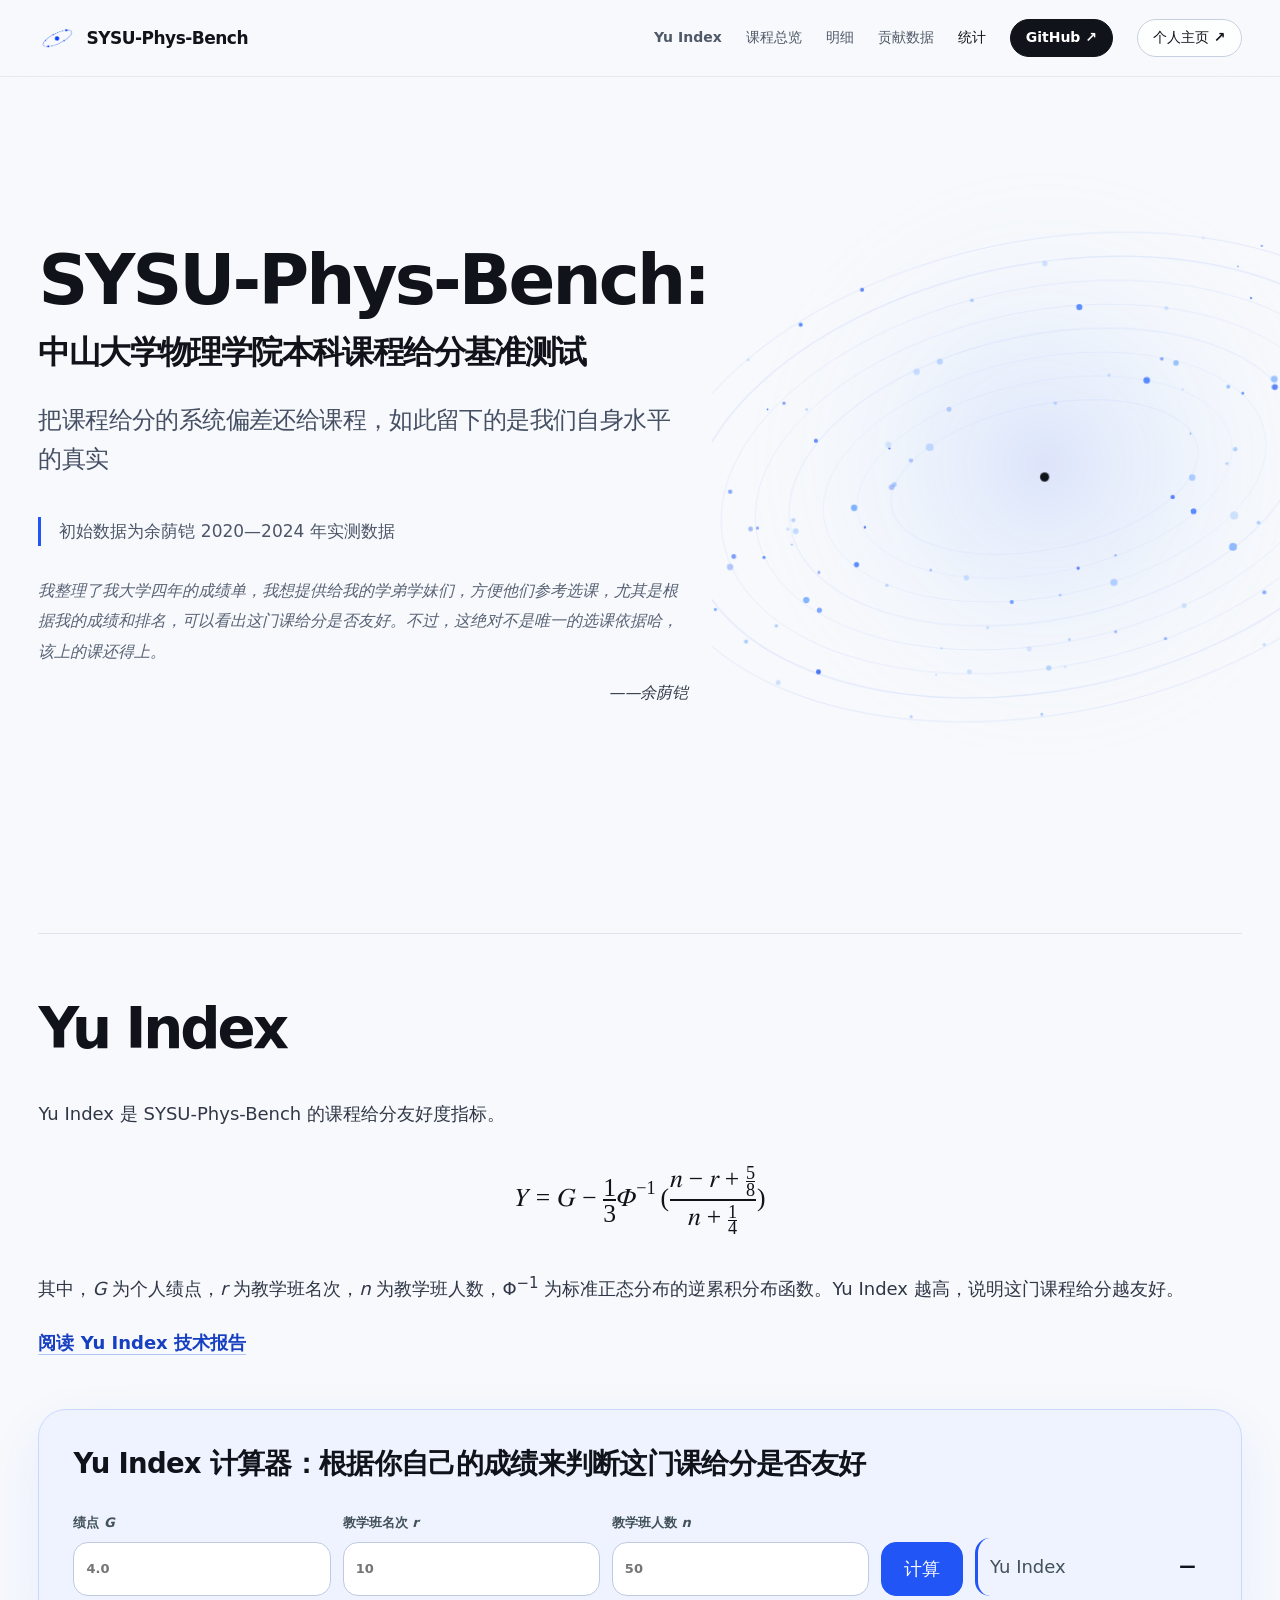
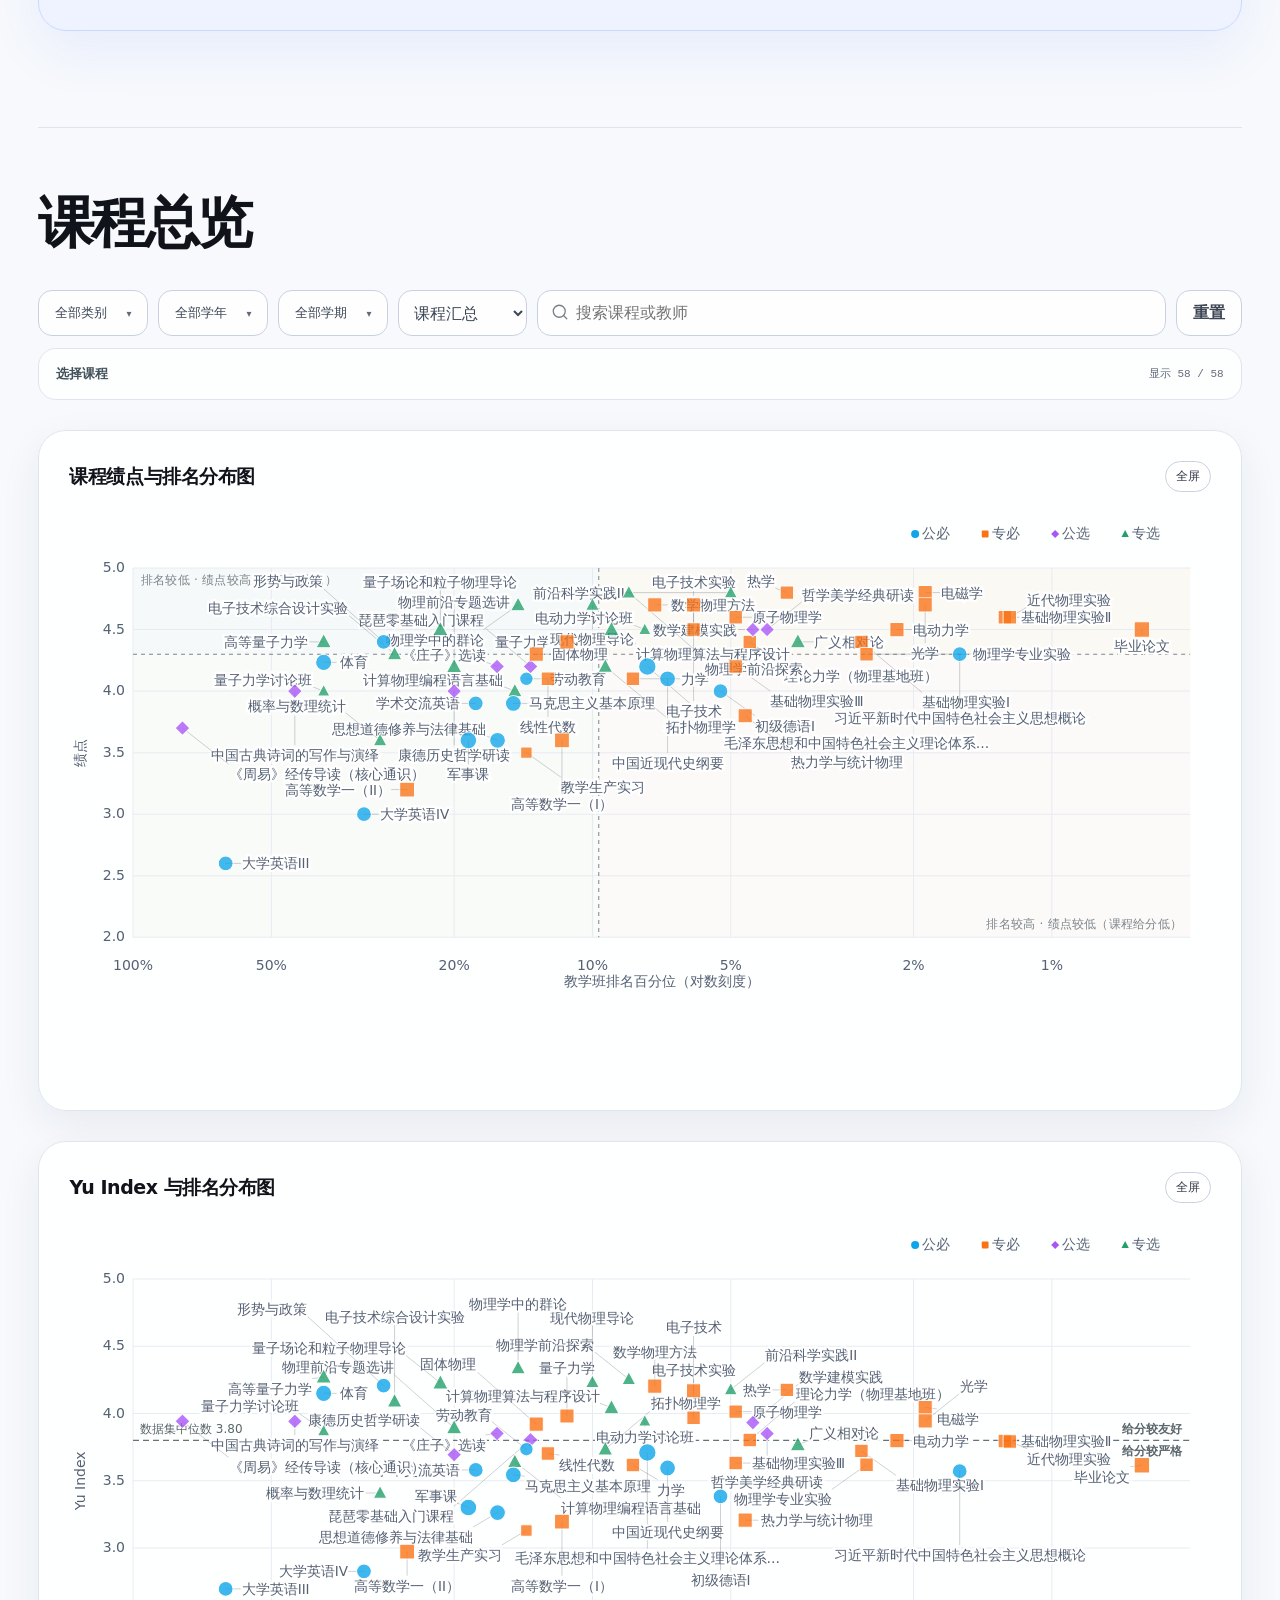
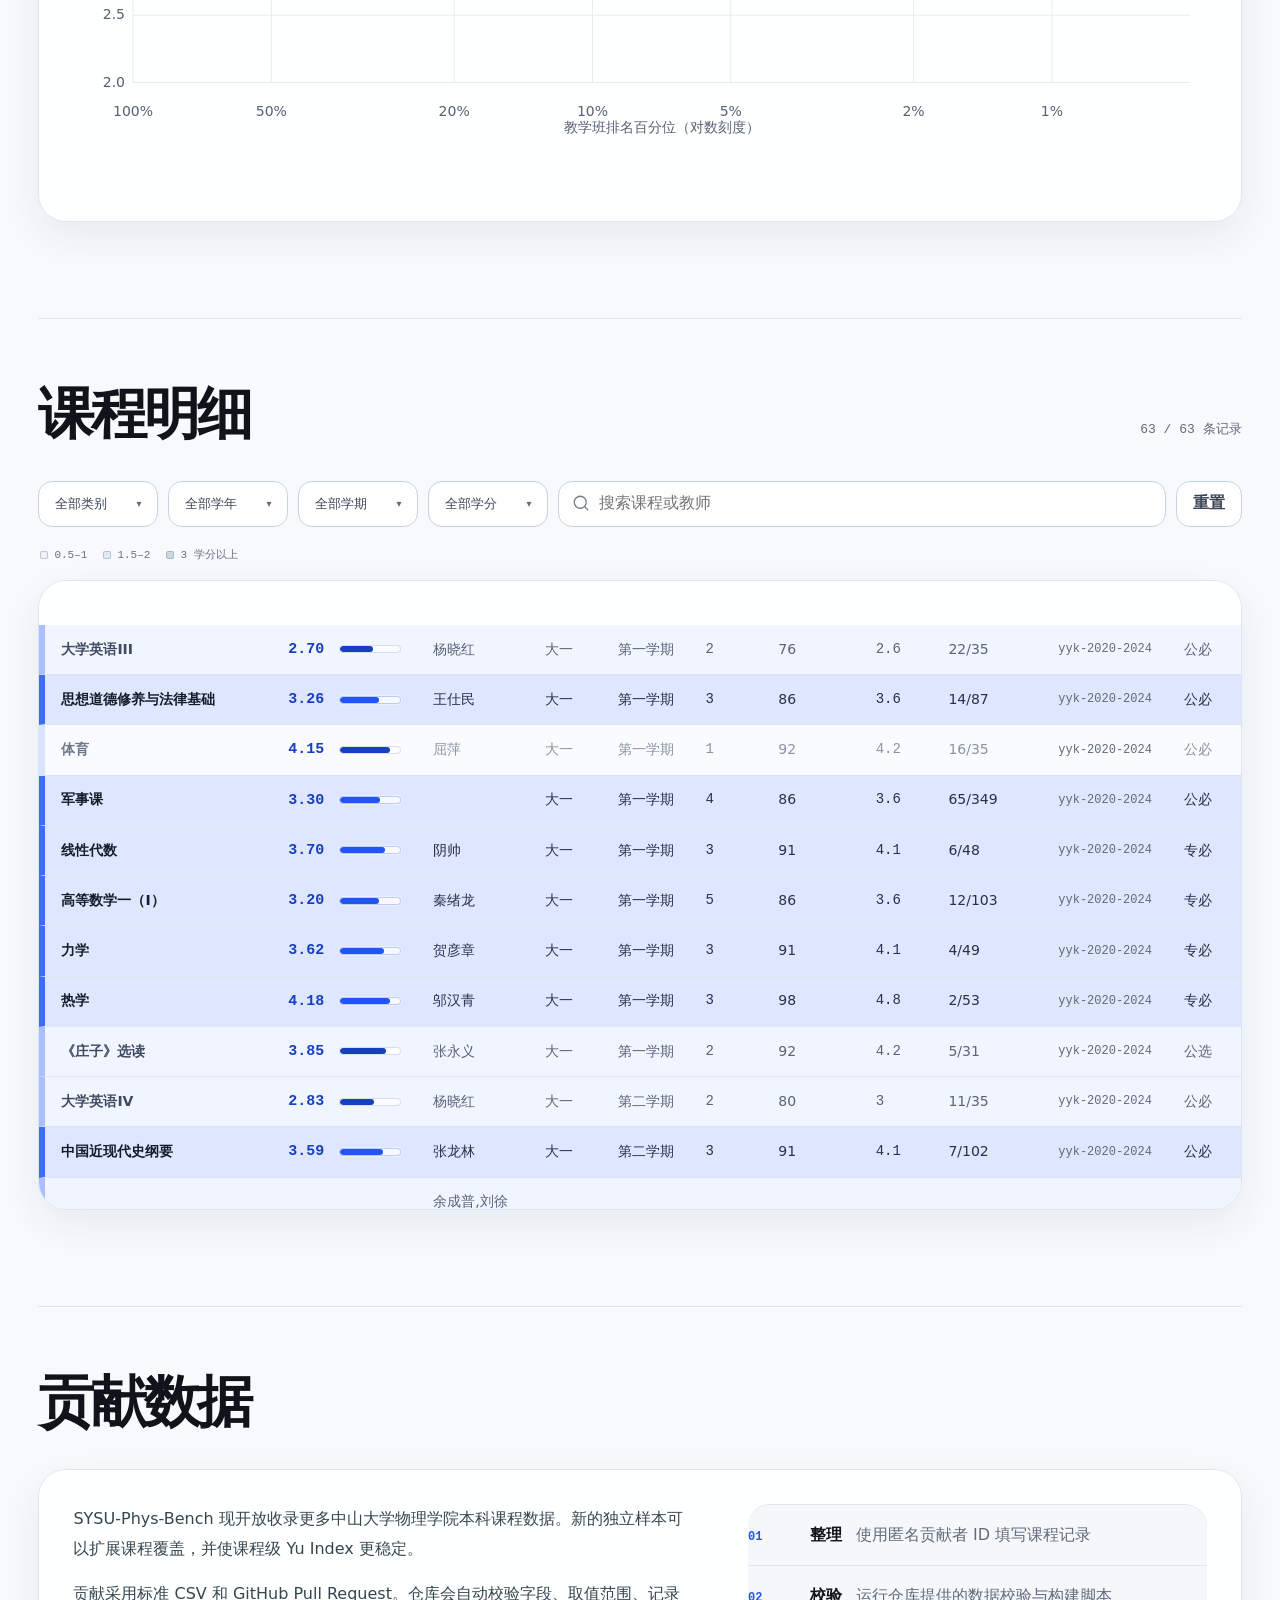
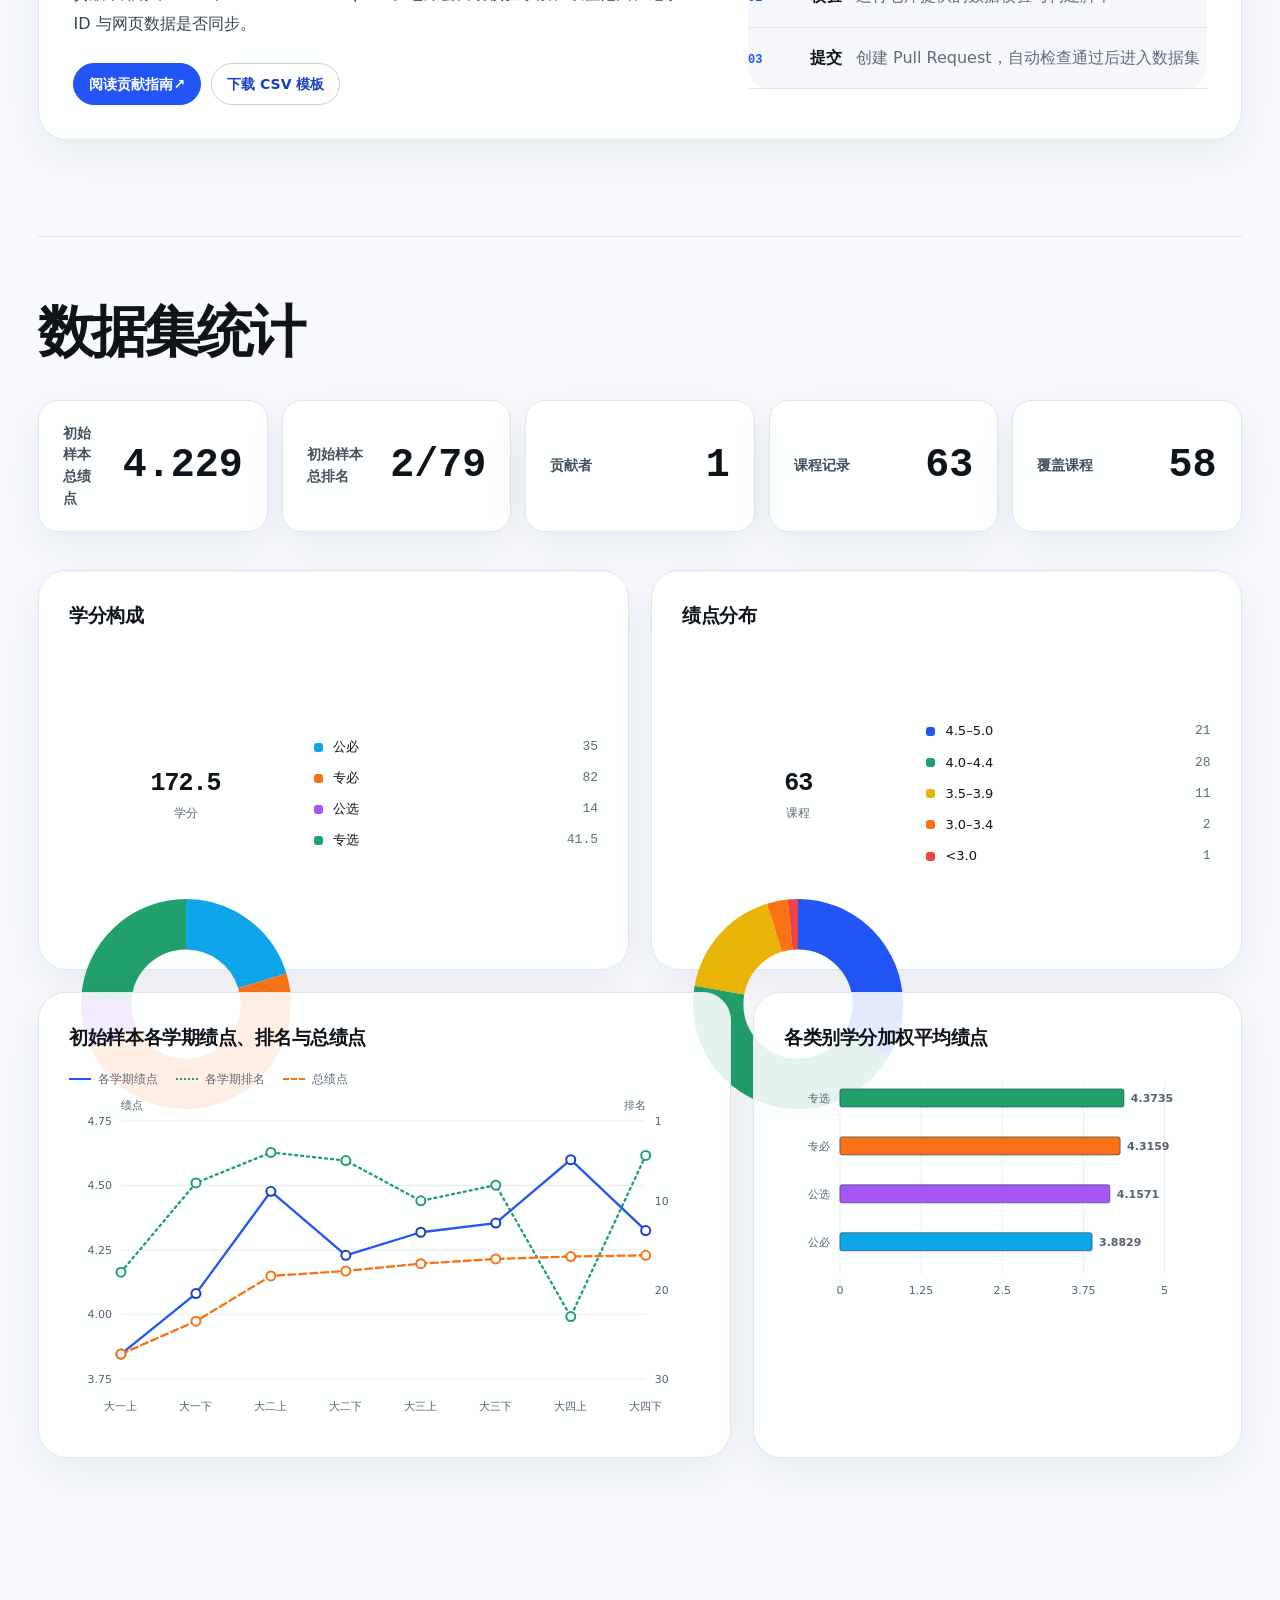
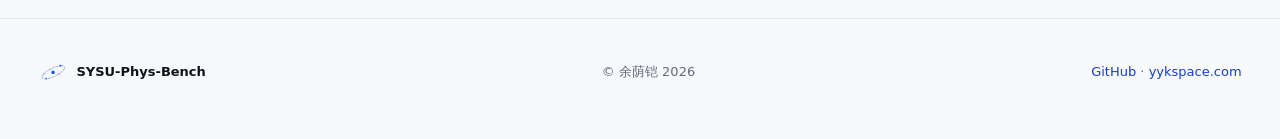
==== commit 975a9fbe: "重构 SYSU-Phys-Bench 前端与品牌视觉" ====
--- a/index.html
+++ b/index.html
@@ -4,23 +4,23 @@
     <meta charset="UTF-8" />
     <meta name="viewport" content="width=device-width, initial-scale=1" />
     <meta name="color-scheme" content="light" />
-    <meta name="theme-color" content="#ffffff" />
+    <meta name="theme-color" content="#f7f9fc" />
     <meta name="description" content="SYSU-Phys-Bench：中山大学物理学院本科课程给分基准测试。" />
     <meta property="og:title" content="SYSU-Phys-Bench" />
     <meta property="og:description" content="把课程给分的系统偏差还给课程，如此留下的是我们自身水平的真实" />
     <meta property="og:type" content="website" />
     <meta property="og:url" content="https://www.yykspace.com/show/sysu-phys-bench/" />
-    <meta property="og:image" content="https://www.yykspace.com/show/sysu-phys-bench/assets/brand/social-card.png?v=20260826-3" />
+    <meta property="og:image" content="https://www.yykspace.com/show/sysu-phys-bench/assets/brand/social-card-v2.png?v=20260826-1" />
     <meta name="twitter:card" content="summary_large_image" />
     <title>SYSU-Phys-Bench</title>
-    <link rel="icon" href="assets/brand/logo-mark.svg?v=20260826-3" type="image/svg+xml" />
+    <link rel="icon" href="assets/brand/logo-mark-v2.png?v=20260826-1" type="image/png" />
     <link rel="stylesheet" href="styles.css?v=20260826-20" />
-    <link rel="stylesheet" href="orbital.css?v=20260826-1" />
+    <link rel="stylesheet" href="bench.css?v=20260826-3" />
   </head>
   <body>
     <header class="site-header">
       <div class="shell header-inner">
-        <a class="site-title" href="#top"><img src="assets/brand/logo-mark.svg?v=20260826-3" alt="" /> <span>SYSU-Phys-Bench</span></a>
+        <a class="site-title" href="#top"><img src="assets/brand/logo-mark-v2.png?v=20260826-1" alt="" /> <span>SYSU-Phys-Bench</span></a>
         <nav class="main-navigation" aria-label="页面导航">
           <a href="#yu-index">Yu Index</a>
           <a href="#benchmark">课程总览</a>
@@ -36,15 +36,12 @@
     <main id="top" class="shell">
       <section class="section section-first intro-section" aria-labelledby="page-title">
         <div class="hero-orbit-layer" aria-hidden="true">
-          <img src="assets/visual/orbital-data-field.png" alt="" />
+          <canvas id="hero-particle-field"></canvas>
         </div>
         <div class="intro-copy">
           <div class="intro-brand">
-            <img class="intro-brand-mark" src="assets/brand/logo-mark.svg?v=20260826-3" alt="" />
-            <div>
             <h1 id="page-title"><span class="title-prefix">SYSU-Phys-Bench:</span> <span class="title-subject">中山大学物理学院本科课程给分基准测试</span></h1>
             <p class="brand-slogan">把课程给分的系统偏差还给课程，如此留下的是我们自身水平的真实</p>
-            </div>
           </div>
           <p class="benchmark-source">初始数据为余荫铠 2020—2024 年实测数据</p>
           <p class="author-note">我整理了我大学四年的成绩单，我想提供给我的学弟学妹们，方便他们参考选课，尤其是根据我的成绩和排名，可以看出这门课给分是否友好。不过，这绝对不是唯一的选课依据哈，该上的课还得上。<span class="author-signature">——余荫铠</span></p>
@@ -225,7 +222,7 @@
 
     <footer class="site-footer">
       <div class="shell footer-inner">
-        <span class="footer-brand"><img src="assets/brand/logo-mark.svg?v=20260826-3" alt="" /> SYSU-Phys-Bench</span>
+        <span class="footer-brand"><img src="assets/brand/logo-mark-v2.png?v=20260826-1" alt="" /> SYSU-Phys-Bench</span>
         <span>&copy; 余荫铠 2026</span>
         <span><a href="https://github.com/YinkaiYu/SYSU-Phys-Bench">GitHub</a> · <a href="https://www.yykspace.com/">yykspace.com</a></span>
       </div>
@@ -233,6 +230,6 @@
 
     <script src="data.js"></script>
     <script src="community-data.js?v=20260826-1"></script>
-    <script src="app.js?v=20260826-12"></script>
+    <script src="app.js?v=20260826-14"></script>
   </body>
 </html>
--- a/bench.css
+++ b/bench.css
@@ -0,0 +1,249 @@
+:root {
+  --paper: #f7f9fc;
+  --surface: #ffffff;
+  --surface-soft: #f1f5fb;
+  --ink: #10131a;
+  --muted: #626b7a;
+  --line: #dfe5ee;
+  --line-strong: #c8d1df;
+  --blue: #2155f5;
+  --blue-dark: #173fc1;
+  --blue-soft: #e8efff;
+  --gold: #eab308;
+  --orange: #f97316;
+  --olive: #22a06b;
+  --pink: #a855f7;
+  --shadow: 0 28px 80px rgba(26, 45, 82, 0.1);
+  --shadow-soft: 0 14px 42px rgba(26, 45, 82, 0.07);
+  --radius: 28px;
+  --ease: cubic-bezier(0.16, 1, 0.3, 1);
+  --font: Inter, "Noto Sans CJK SC", "Source Han Sans SC", "Microsoft YaHei", system-ui, sans-serif;
+}
+
+html { scroll-behavior: smooth; scroll-padding-top: 88px; }
+body { overflow-x: hidden; color: var(--ink); background: var(--paper); font-family: var(--font); font-size: 16px; -webkit-font-smoothing: antialiased; text-rendering: optimizeLegibility; }
+::selection { color: #fff; background: var(--blue); }
+a, button, input, select, summary { transition: color 220ms var(--ease), background-color 220ms var(--ease), border-color 220ms var(--ease), box-shadow 220ms var(--ease), transform 220ms var(--ease), opacity 220ms var(--ease); -webkit-tap-highlight-color: transparent; }
+button, summary, select { cursor: pointer; }
+.shell { width: min(1640px, calc(100% - clamp(32px, 6vw, 112px))); }
+
+.site-header { border-bottom: 1px solid rgba(16, 19, 26, 0.07); background: rgba(247, 249, 252, 0.82); backdrop-filter: blur(26px) saturate(165%); transition: background-color 320ms var(--ease), box-shadow 320ms var(--ease); }
+.site-header.is-scrolled { background: rgba(255,255,255,.93); box-shadow: 0 10px 36px rgba(26,45,82,.07); }
+.header-inner { min-height: 76px; transition: min-height 320ms var(--ease); }
+.site-header.is-scrolled .header-inner { min-height: 62px; }
+.site-title { gap: 10px; color: var(--ink); font-size: 17px; font-weight: 760; letter-spacing: -.03em; }
+.site-title img, .footer-brand img { width: 38px; height: 38px; object-fit: contain; transition: transform 520ms var(--ease); }
+.site-title:hover img, .site-title:focus-visible img { transform: rotate(-8deg) scale(1.08); }
+.main-navigation, .report-navigation { gap: 24px; }
+.main-navigation a, .report-navigation a { position: relative; color: #505968; font-size: 14px; font-weight: 580; }
+.main-navigation a:not(.project-repo-link):not(.personal-home-link)::after { position: absolute; right: 0; bottom: -8px; left: 0; height: 2px; border-radius: 99px; background: var(--blue); content: ""; transform: scaleX(0); transform-origin: right; transition: transform 260ms var(--ease); }
+.main-navigation a:hover, .main-navigation a:focus-visible, .main-navigation a.is-active { color: var(--ink); }
+.main-navigation a:hover::after, .main-navigation a:focus-visible::after, .main-navigation a.is-active::after { transform: scaleX(1); transform-origin: left; }
+nav .project-repo-link, nav .personal-home-link { min-height: 38px; align-items: center; padding: 9px 15px; border-radius: 999px; box-shadow: none; }
+nav .project-repo-link { border-color: var(--ink); color: #fff; background: var(--ink); }
+nav .personal-home-link { border-color: var(--line-strong); color: var(--ink); background: rgba(255,255,255,.72); }
+nav .project-repo-link:hover, nav .project-repo-link:focus-visible, nav .personal-home-link:hover, nav .personal-home-link:focus-visible { border-color: var(--blue); color: #fff; background: var(--blue); transform: translateY(-2px); }
+
+.section { position: relative; padding: 132px 0 30px; }
+.section:not(.intro-section)::before { position: absolute; top: 66px; right: 0; left: 0; height: 1px; background: var(--line); content: ""; }
+.intro-section { display: grid; min-height: min(780px, calc(100vh - 76px)); grid-template-columns: minmax(650px,1.08fr) minmax(0,.92fr); align-items: center; gap: 24px; padding: 76px 0 66px; isolation: isolate; }
+.intro-copy { position: relative; z-index: 2; grid-column: 1; grid-row: 1; width: 100%; max-width: 830px; }
+.hero-orbit-layer { position: relative; z-index: 0; grid-column: 2; grid-row: 1; width: calc(100% + 12vw); height: min(650px,72vh); margin-right: -12vw; overflow: visible; pointer-events: auto; touch-action: pan-y; }
+#hero-particle-field { display: block; width: 100%; height: 100%; }
+.intro-brand { display: block; }
+h1, h2, h3 { color: var(--ink); font-family: var(--font); }
+h1 { max-width: 830px; font-weight: 720; letter-spacing: -.06em; line-height: 1.02; }
+.title-prefix, .title-subject { display: block; }
+.title-prefix { font-size: clamp(58px,5.4vw,84px); }
+.title-subject { max-width: 780px; margin-top: 18px; font-size: clamp(32px,2.5vw,40px); font-weight: 620; letter-spacing: -.05em; line-height: 1.16; }
+h2 { font-size: clamp(40px,4.4vw,58px); font-weight: 680; letter-spacing: -.055em; line-height: 1.05; }
+h3 { font-size: 19px; font-weight: 650; letter-spacing: -.025em; }
+.brand-slogan { max-width: 720px; margin-top: 30px; color: #465064; font-size: clamp(20px,1.9vw,26px); font-weight: 480; letter-spacing: -.025em; line-height: 1.6; }
+.benchmark-source { max-width: 680px; margin-top: 38px; padding-left: 18px; border-left: 3px solid var(--blue); color: #4c5668; font-size: 17px; }
+.author-note { max-width: 720px; margin-top: 30px; padding: 0; border: 0; color: #596375; font-size: 16px; line-height: 1.92; }
+.author-signature { margin-top: 10px; color: #343c4a; }
+
+.methodology-body { width: 100%; max-width: none; margin-top: 38px; color: #303746; font-size: 18px; line-height: 2; }
+.methodology-body .yu-index-formula { margin: 34px 0; color: var(--ink); font-size: clamp(20px, 2vw, 29px); }
+.report-article .yu-index-formula { margin: 36px 0; color: var(--ink); font-size: clamp(18px, 1.7vw, 25px); }
+.yu-index-formula { padding: 0; border: 0; background: transparent; box-shadow: none; }
+.methodology-report-entry a, .report-back-link, .site-footer a, .report-article a, .contribution-actions a:not(.contribution-primary) { color: var(--blue-dark); text-decoration-color: rgba(33,85,245,.32); text-decoration-thickness: 1px; text-underline-offset: .25em; }
+.yu-calculator { margin-top: 48px; padding: 34px; border: 1px solid #cad8ff; border-radius: var(--radius); background: #eef3ff; box-shadow: 0 20px 54px rgba(33,85,245,.08); }
+.yu-calculator h3 { max-width: 860px; font-size: clamp(21px,2.15vw,29px); }
+.yu-calculator-form { gap: 12px; margin-top: 26px; }
+.yu-calculator-form input, .yu-calculator-form button, .yu-calculator-form output { min-height: 54px; border-radius: 15px; }
+.yu-calculator-form input { border-color: #bdcae1; background: #fff; }
+.yu-calculator-form input:focus { border-color: var(--blue); box-shadow: 0 0 0 4px rgba(33,85,245,.12); }
+.yu-calculator-form button { border-color: var(--blue); background: var(--blue); }
+.yu-calculator-form button:hover, .yu-calculator-form button:focus-visible { border-color: var(--blue-dark); background: var(--blue-dark); transform: translateY(-2px); }
+
+.benchmark-controls, .filters { margin-top: 38px; }
+.scatter-filters, .filters { gap: 10px; }
+.multi-filter summary, .scatter-filters input[type="search"], .scatter-filters select, .scatter-filters .reset-button, .filters input[type="search"], .filters select, .reset-button { min-height: 46px; border-color: var(--line-strong); border-radius: 14px; color: #3d4655; background: rgba(255,255,255,.82); }
+.multi-filter summary { padding: 0 16px; }
+.multi-filter[open] summary, .filters input[type="search"]:focus, .scatter-filters input[type="search"]:focus, .filters select:focus, .scatter-filters select:focus, .reset-button:focus-visible { border-color: var(--blue); outline: 4px solid rgba(33,85,245,.1); }
+.multi-filter-options { top: calc(100% + 10px); padding: 9px; border-color: var(--line); border-radius: 18px; background: rgba(255,255,255,.98); box-shadow: var(--shadow); backdrop-filter: blur(20px); }
+.multi-filter-options label, .scatter-course-options label { border-radius: 11px; }
+.multi-filter-options label:hover, .scatter-course-options label:hover { background: var(--blue-soft); }
+.scatter-course-picker { margin-top: 12px; border-color: var(--line); border-radius: 18px; background: rgba(255,255,255,.72); }
+.scatter-course-picker summary { min-height: 50px; padding: 0 17px; }
+.scatter-course-toolbar button, .fullscreen-button { border-color: var(--line-strong); border-radius: 999px; color: #303847; background: #fff; }
+.scatter-course-toolbar button:hover, .scatter-course-toolbar button:focus-visible, .fullscreen-button:hover, .fullscreen-button:focus-visible, .reset-button:hover { border-color: var(--blue); color: #fff; background: var(--blue); transform: translateY(-2px); }
+
+.benchmark-controls + .chart-card, .secondary-scatter-card { margin-top: 30px; }
+.chart-card { border: 1px solid var(--line); border-radius: var(--radius); color: var(--ink); background: rgba(255,255,255,.88); box-shadow: var(--shadow-soft); }
+.chart-card-full { padding: 30px; }
+.chart-card-full .chart-scatter { min-height: 570px; }
+.chart-card-heading { gap: 20px; }
+.chart-grid { gap: 22px; margin-top: 38px; }
+.chart-grid .chart-card { padding: 30px; transition: border-color 320ms var(--ease), box-shadow 320ms var(--ease), transform 320ms var(--ease); }
+.chart-card:hover { border-color: #b7c8ef; box-shadow: 0 26px 70px rgba(26,45,82,.11); transform: translateY(-4px); }
+.chart svg { overflow: visible; }
+.grid-line { stroke: #e7ebf2; }
+.axis-line { stroke: #c5cede; }
+.tick-label, .data-label, .scatter-course-label { fill: #556174; font-family: var(--font); }
+.chart-card-full .tick-label { font-size: 14px; }
+.chart-card-full .quadrant-label,
+.chart-card-full .yu-benchmark-label,
+.chart-card-full .yu-benchmark-value { font-size: 12px; }
+.chart-card-full .scatter-course-label { stroke-width: 4.25px; font-size: 13.5px; }
+.chart-card-full .scatter-course-label-compact { stroke-width: 3.75px; font-size: 11.5px; }
+.scatter-point { transition: opacity 180ms var(--ease), filter 180ms var(--ease), transform 180ms var(--ease); transform-box: fill-box; transform-origin: center; }
+.scatter-point:hover, .scatter-point:focus-visible { filter: drop-shadow(0 7px 10px rgba(33,85,245,.2)); opacity: 1; transform: scale(1.28); }
+
+.table-frame { border-color: var(--line); border-radius: var(--radius); background: rgba(255,255,255,.88); box-shadow: var(--shadow-soft); }
+th { color: #596375; background: #f1f4f9; }
+.sort-button:hover, .sort-button:focus-visible { color: var(--blue-dark); background: var(--blue-soft); }
+.detail-frame tbody tr td { background: var(--credit-bg); transition: color 180ms var(--ease), background-color 180ms var(--ease); }
+.detail-frame tbody tr { --credit-bg: rgba(33,85,245,.018); --credit-line: rgba(33,85,245,.14); --credit-ink: #8993a3; --credit-course-ink: #6d788a; }
+.detail-frame tbody tr[data-credit-level="2"] { --credit-bg: rgba(33,85,245,.06); --credit-line: rgba(33,85,245,.34); --credit-ink: #596477; --credit-course-ink: #3e4b61; }
+.detail-frame tbody tr[data-credit-level="3"] { --credit-bg: rgba(33,85,245,.14); --credit-line: rgba(33,85,245,.84); --credit-ink: #273247; --credit-course-ink: #151d2b; }
+.detail-frame tbody tr .yu-index-cell { color: var(--blue-dark); }
+.detail-frame tbody tr[data-credit-level="3"] .yu-index-score i { border-color: rgba(33,85,245,.28); background: #f7f9ff; }
+.detail-frame tbody tr[data-credit-level="3"] .yu-index-score i::after { background: var(--blue); }
+.detail-frame tbody tr:hover td { background: #eaf0ff; }
+.detail-frame tbody tr:hover td:first-child { box-shadow: inset 3px 0 var(--blue); }
+.credit-key { margin: 20px 2px 16px; color: #687284; }
+.overview-benchmarks { gap: 14px; margin-top: 38px; }
+.overview-benchmark { min-height: 104px; padding: 22px 24px; border-color: var(--line); border-radius: 20px; background: rgba(255,255,255,.88); box-shadow: var(--shadow-soft); transition: border-color 300ms var(--ease), box-shadow 300ms var(--ease), transform 300ms var(--ease); }
+.overview-benchmark:hover { border-color: #b7c8ef; box-shadow: 0 20px 50px rgba(26,45,82,.09); transform: translateY(-4px); }
+.overview-benchmark strong { color: var(--ink); font-size: clamp(27px,3.4vw,40px); }
+.contribution-layout { margin-top: 38px; padding: 34px; border: 1px solid var(--line); border-radius: var(--radius); background: rgba(255,255,255,.88); box-shadow: var(--shadow-soft); }
+.contribution-actions a { border-radius: 999px; }
+.contribution-actions .contribution-primary { border-color: var(--blue); background: var(--blue); }
+.contribution-actions a:hover, .contribution-actions a:focus-visible { border-color: var(--blue-dark); color: #fff; background: var(--blue-dark); transform: translateY(-2px); }
+.contribution-steps { border-color: var(--line); border-radius: 22px; background: #f5f7fb; box-shadow: none; }
+.contribution-steps li { grid-template-columns: 48px max-content minmax(0, 1fr); align-items: baseline; column-gap: 14px; transition: background-color 220ms var(--ease), transform 220ms var(--ease); }
+.contribution-steps li > span,
+.contribution-steps li > strong { align-self: baseline; line-height: 1.65; }
+.contribution-steps li:hover { background: var(--blue-soft); transform: translateX(4px); }
+.chart-donut .donut-layout { width: 100%; grid-template-columns: minmax(190px, .9fr) minmax(190px, 1.1fr); align-items: center; }
+.chart-donut .donut-wrap { align-self: center; justify-self: center; }
+.chart-tooltip { border-color: rgba(255,255,255,.14); border-radius: 16px; color: #fff; background: rgba(16,19,26,.94); box-shadow: 0 18px 48px rgba(16,19,26,.24); backdrop-filter: blur(18px); }
+
+.site-footer { margin-top: 130px; padding: 38px 0 52px; border-top-color: var(--line); }
+.footer-brand { gap: 8px; color: var(--ink); font-weight: 700; }
+.footer-brand img { width: 30px; height: 30px; }
+.report-article { max-width: 980px; margin-inline: auto; padding-top: 120px; }
+.report-title-block { margin-bottom: 88px; }
+.report-title-block h1 { max-width: 930px; font-size: clamp(46px,5.7vw,76px); line-height: 1.08; }
+.report-byline { color: var(--muted); }
+.report-article h2 { margin-top: 80px; font-size: clamp(30px,3.5vw,42px); }
+.report-article > p, .report-reference-list { color: #394252; font-size: 17px; line-height: 1.95; }
+.report-table { margin-block: 34px; }
+
+#score-rank-card:fullscreen .tick-label,
+#score-rank-card.is-expanded .tick-label,
+#yu-rank-card:fullscreen .tick-label,
+#yu-rank-card.is-expanded .tick-label { font-size: 18px; }
+#score-rank-card:fullscreen .quadrant-label,
+#score-rank-card.is-expanded .quadrant-label,
+#yu-rank-card:fullscreen .yu-benchmark-label,
+#yu-rank-card:fullscreen .yu-benchmark-value,
+#yu-rank-card.is-expanded .yu-benchmark-label,
+#yu-rank-card.is-expanded .yu-benchmark-value { font-size: 16px; }
+#score-rank-card:fullscreen .scatter-course-label,
+#score-rank-card.is-expanded .scatter-course-label,
+#yu-rank-card:fullscreen .scatter-course-label,
+#yu-rank-card.is-expanded .scatter-course-label { stroke-width: 5.5px; font-size: 17px; }
+
+.motion-ready .section:not(.intro-section) { opacity: 0; filter: blur(7px); transform: translateY(34px) scale(.992); transition: opacity 820ms var(--ease), filter 820ms var(--ease), transform 820ms var(--ease); }
+.motion-ready .section.is-visible { opacity: 1; filter: blur(0); transform: translateY(0) scale(1); }
+.motion-ready .intro-copy > * { opacity: 0; animation: enter-up 860ms var(--ease) forwards; transform: translateY(26px); }
+.motion-ready .intro-copy > :nth-child(2) { animation-delay: 110ms; }
+.motion-ready .intro-copy > :nth-child(3) { animation-delay: 210ms; }
+.motion-ready .hero-orbit-layer { opacity: 0; animation: field-arrive 1150ms var(--ease) 120ms forwards; transform: translateX(36px) scale(.98); }
+.motion-ready .section:not(.is-visible) .chart-card, .motion-ready .section:not(.is-visible) .overview-benchmark, .motion-ready .section:not(.is-visible) .table-frame, .motion-ready .section:not(.is-visible) .contribution-layout { opacity: 0; transform: translateY(22px); }
+.motion-ready .section.is-visible .chart-card, .motion-ready .section.is-visible .overview-benchmark, .motion-ready .section.is-visible .table-frame, .motion-ready .section.is-visible .contribution-layout { opacity: 1; transform: translateY(0); transition: opacity 720ms var(--ease), transform 720ms var(--ease), border-color 300ms var(--ease), box-shadow 300ms var(--ease); }
+.motion-ready .section.is-visible .chart-card:nth-child(2), .motion-ready .section.is-visible .overview-benchmark:nth-child(2) { transition-delay: 80ms; }
+.motion-ready .section.is-visible .chart-card:nth-child(3), .motion-ready .section.is-visible .overview-benchmark:nth-child(3) { transition-delay: 150ms; }
+.motion-ready .section.is-visible .chart-card:nth-child(4), .motion-ready .section.is-visible .overview-benchmark:nth-child(4) { transition-delay: 220ms; }
+.motion-ready .section.is-visible .scatter-point, .motion-ready .section.is-visible .data-point, .motion-ready .section.is-visible .rank-point, .motion-ready .section.is-visible .cumulative-point { animation: plot-pop 620ms var(--ease) backwards; }
+.motion-ready .section.is-visible .donut-segment { animation: donut-reveal 900ms var(--ease) backwards; transform-box: fill-box; transform-origin: center; }
+@keyframes enter-up { to { opacity: 1; transform: translateY(0); } }
+@keyframes field-arrive { to { opacity: 1; transform: translateX(0) scale(1); } }
+@keyframes plot-pop { from { opacity: 0; transform: scale(.25); } }
+@keyframes donut-reveal { from { opacity: 0; transform: scale(.86) rotate(-7deg); } }
+
+@media (max-width: 1220px) {
+  .shell { width: min(100% - 54px,1540px); }
+  .main-navigation, .report-navigation { gap: 17px; }
+  .main-navigation a, .report-navigation a { font-size: 13px; }
+  .intro-section { grid-template-columns: minmax(560px,1.08fr) minmax(0,.92fr); }
+  .hero-orbit-layer { width: calc(100% + 18vw); margin-right: -18vw; }
+}
+
+@media (min-width: 901px) {
+  .title-prefix { white-space: nowrap; }
+}
+
+@media (max-width: 900px) {
+  html { scroll-padding-top: 124px; }
+  .shell { width: min(100% - 30px,1540px); }
+  .header-inner { flex-wrap: wrap; gap: 0; padding: 10px 0 9px; }
+  .site-title { width: 100%; }
+  .main-navigation, .report-navigation { width: calc(100vw - 30px); gap: 18px; margin-top: 6px; overflow-x: auto; overscroll-behavior-inline: contain; padding-bottom: 3px; scrollbar-width: none; }
+  .main-navigation::-webkit-scrollbar, .report-navigation::-webkit-scrollbar { display: none; }
+  .main-navigation a, .report-navigation a { display: inline-flex; flex: 0 0 auto; }
+  .main-navigation a:not(.personal-home-link):not(.project-repo-link), .report-navigation > a:first-child { display: inline-flex; }
+  nav .project-repo-link, nav .personal-home-link { min-height: 34px; padding: 7px 12px; }
+  .intro-section { display: flex; min-height: 0; flex-direction: column; padding: 72px 0 0; }
+  .intro-copy { order: 1; }
+  .hero-orbit-layer { order: 2; width: calc(100% + 30px); height: 330px; margin: 34px -15px -18px; }
+  .title-prefix { font-size: clamp(46px,11vw,64px); }
+  .title-subject { font-size: clamp(31px,7.4vw,43px); }
+  .section { padding-top: 104px; }
+  .section:not(.intro-section)::before { top: 50px; }
+  .chart-card-full .chart-scatter { min-height: 470px; overflow-x: auto; overscroll-behavior-inline: contain; scrollbar-color: #b8c4d8 transparent; scrollbar-width: thin; }
+  .chart-card-full .chart-scatter svg { width: auto; min-width: 820px; max-width: none; }
+}
+
+@media (max-width: 600px) {
+  .site-title { font-size: 15px; }
+  .site-title img { width: 32px; height: 32px; }
+  .title-prefix { font-size: 38px; white-space: nowrap; }
+  .title-subject { margin-top: 13px; font-size: 31px; line-height: 1.14; }
+  h2 { font-size: 38px; }
+  .brand-slogan { font-size: 19px; }
+  .benchmark-source, .author-note { font-size: 15px; }
+  .hero-orbit-layer { height: 260px; margin-top: 24px; }
+  .methodology-body, .report-article > p, .report-reference-list { font-size: 16px; }
+  .methodology-body .yu-index-formula, .report-article .yu-index-formula { margin: 26px 0; font-size: 19px; overflow-x: auto; }
+  .yu-calculator, .chart-card-full, .chart-grid .chart-card, .contribution-layout { padding: 21px; border-radius: 21px; }
+  .chart-card-heading { align-items: flex-start; flex-direction: column; gap: 13px; }
+  .chart-card-full .chart-scatter { min-height: 390px; }
+  .overview-benchmark { min-height: 88px; }
+  .chart-donut { min-height: 430px; }
+  .chart-donut .donut-layout { min-height: 385px; grid-template-columns: 1fr; grid-template-rows: 205px auto; align-content: center; gap: 18px; }
+  .chart-donut .donut-wrap { width: 190px; }
+  .contribution-steps li { grid-template-columns: 42px max-content minmax(0, 1fr); column-gap: 10px; }
+  .report-title-block h1 { font-size: 43px; }
+  .report-article h2 { margin-top: 64px; }
+  .site-footer { margin-top: 92px; }
+}
+
+@media (prefers-reduced-motion: reduce) {
+  html { scroll-behavior: auto; }
+  *, *::before, *::after { animation-duration: .01ms !important; animation-iteration-count: 1 !important; scroll-behavior: auto !important; transition-duration: .01ms !important; }
+  .motion-ready .section, .motion-ready .intro-copy > *, .motion-ready .hero-orbit-layer, .motion-ready .chart-card, .motion-ready .overview-benchmark, .motion-ready .table-frame, .motion-ready .contribution-layout { opacity: 1; filter: none; transform: none; }
+}
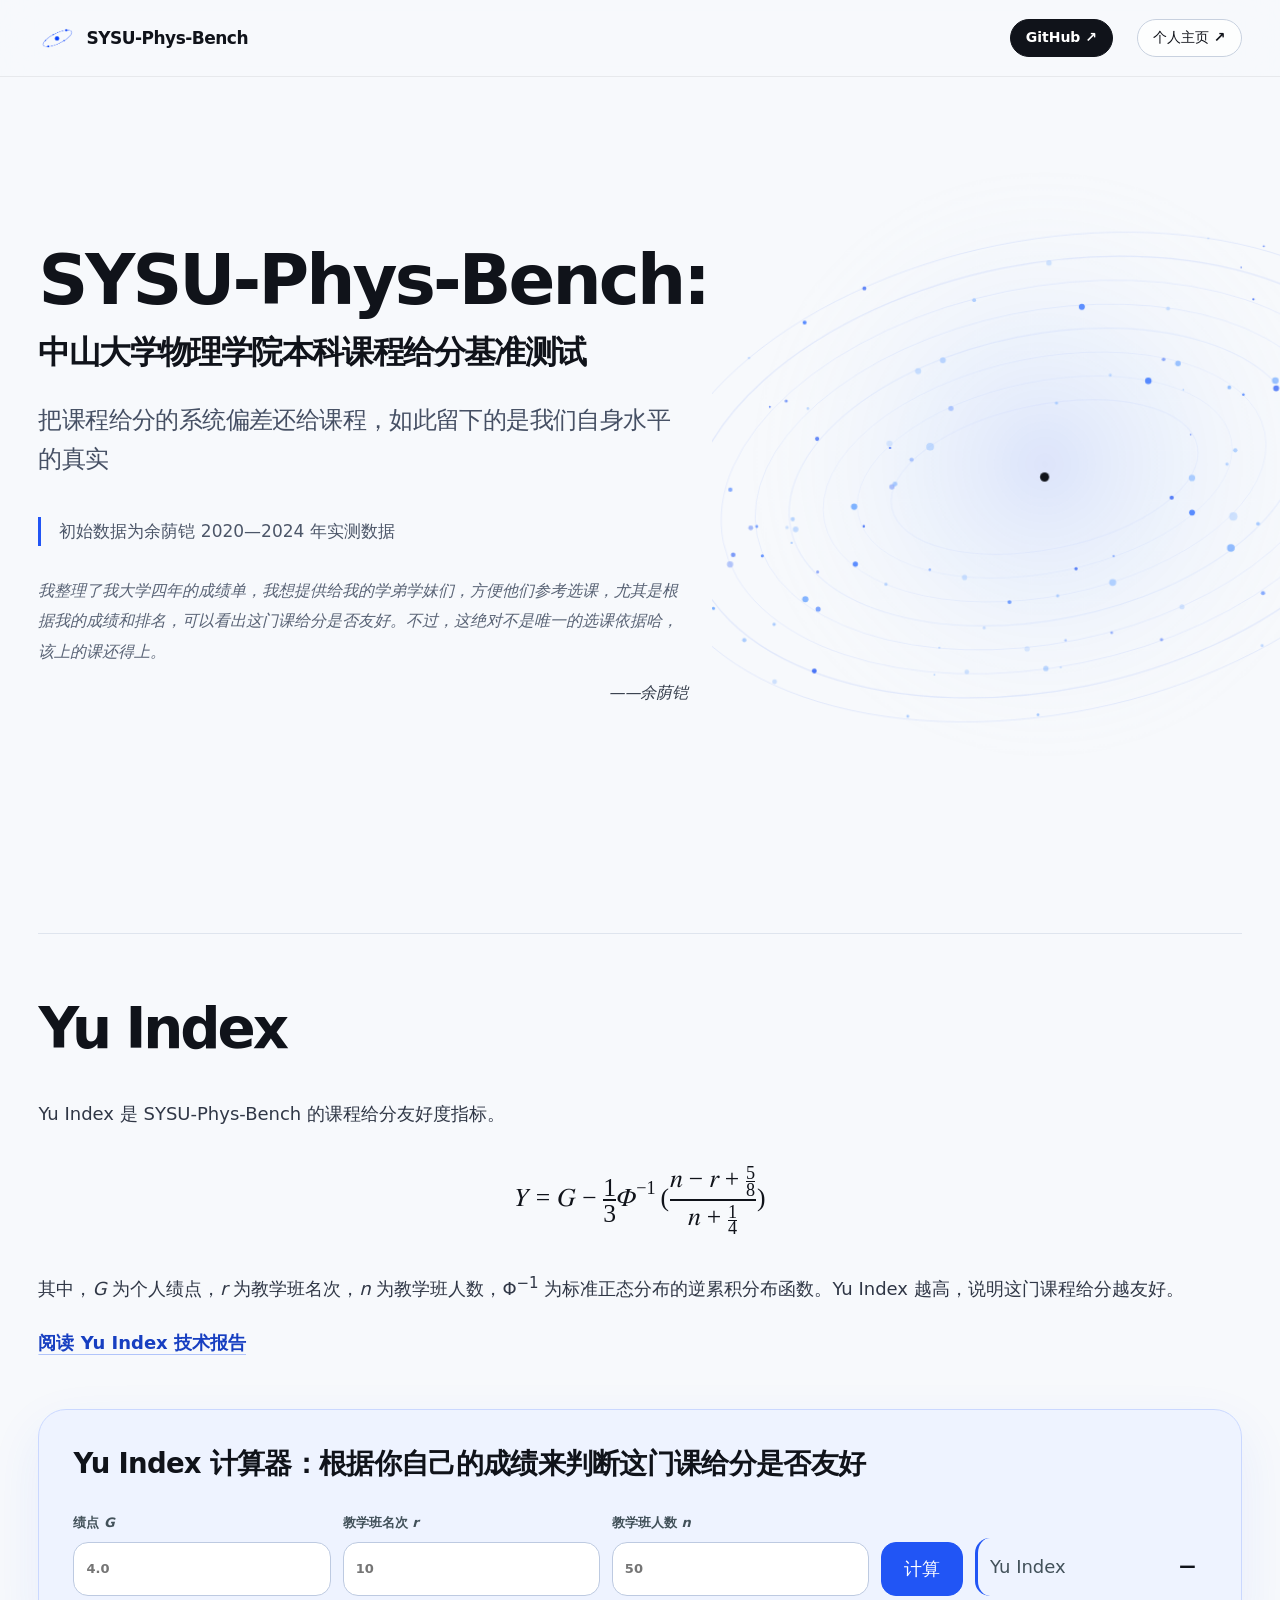
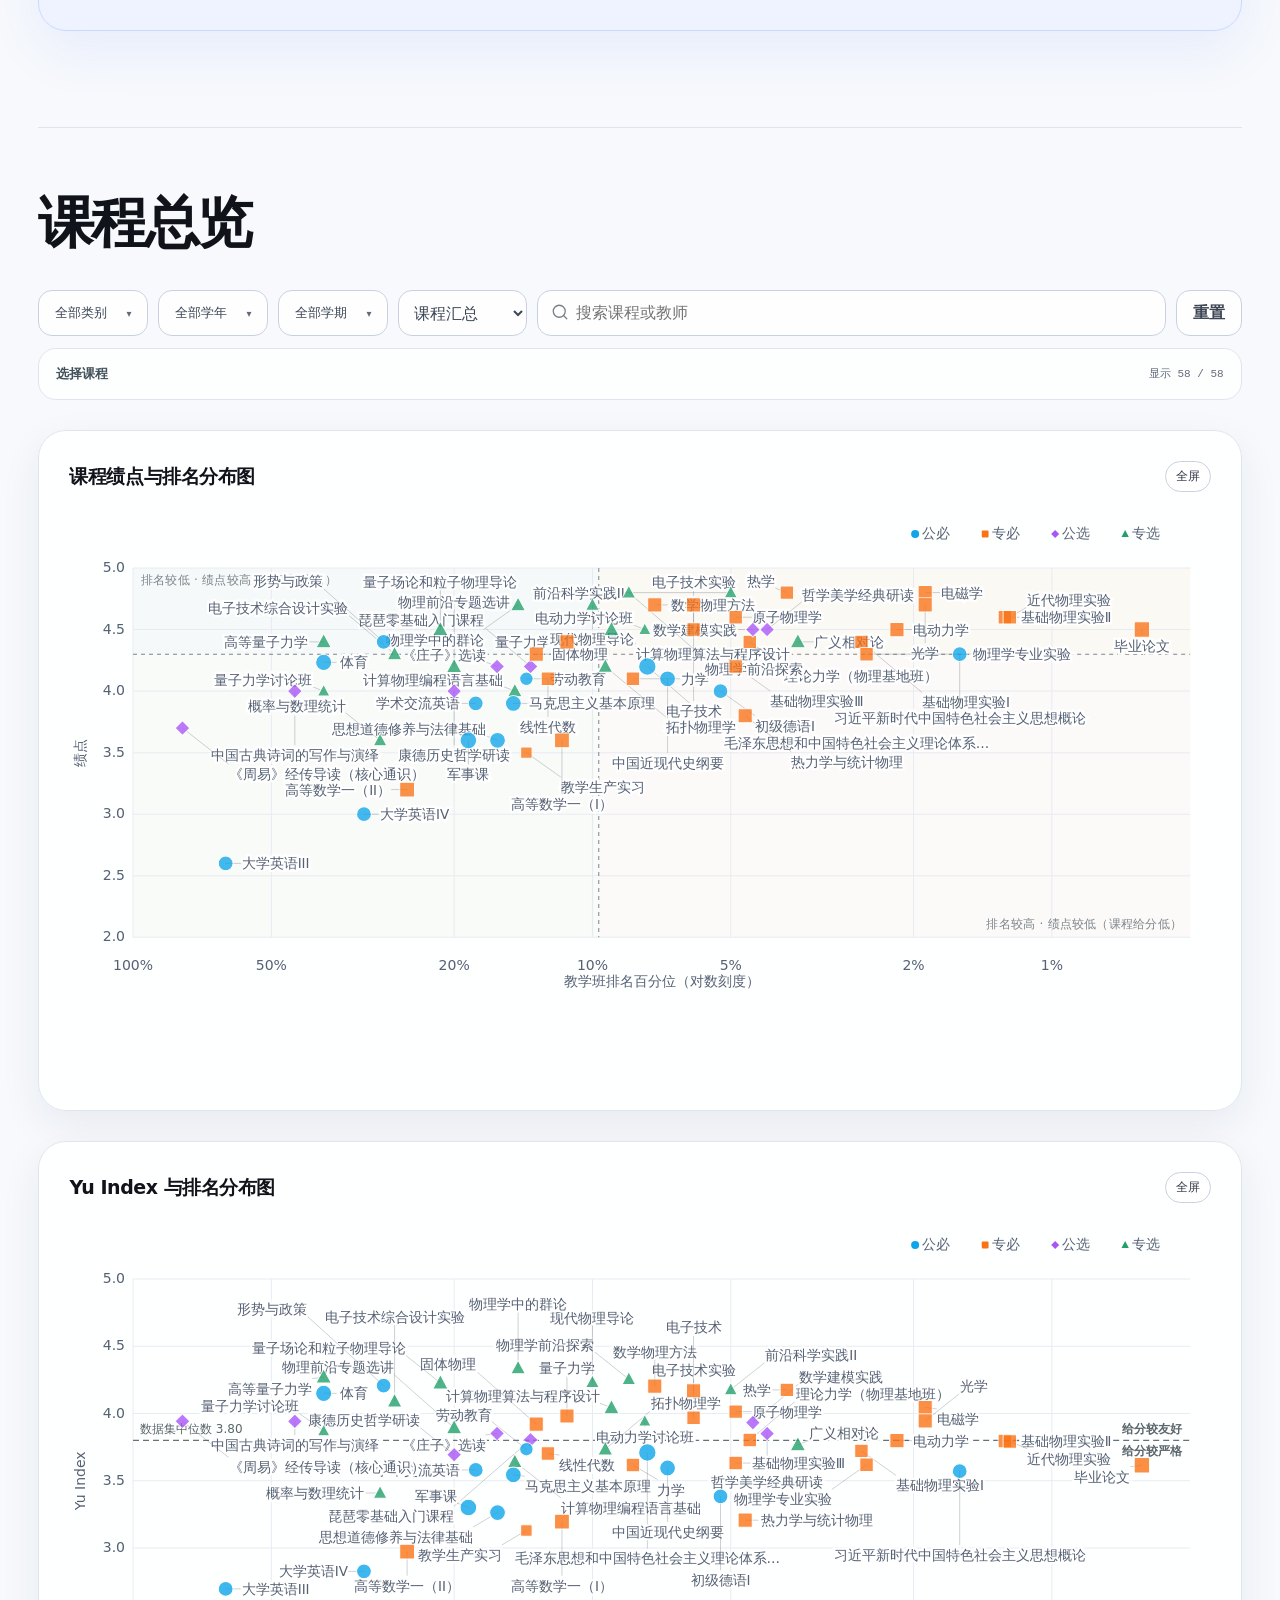
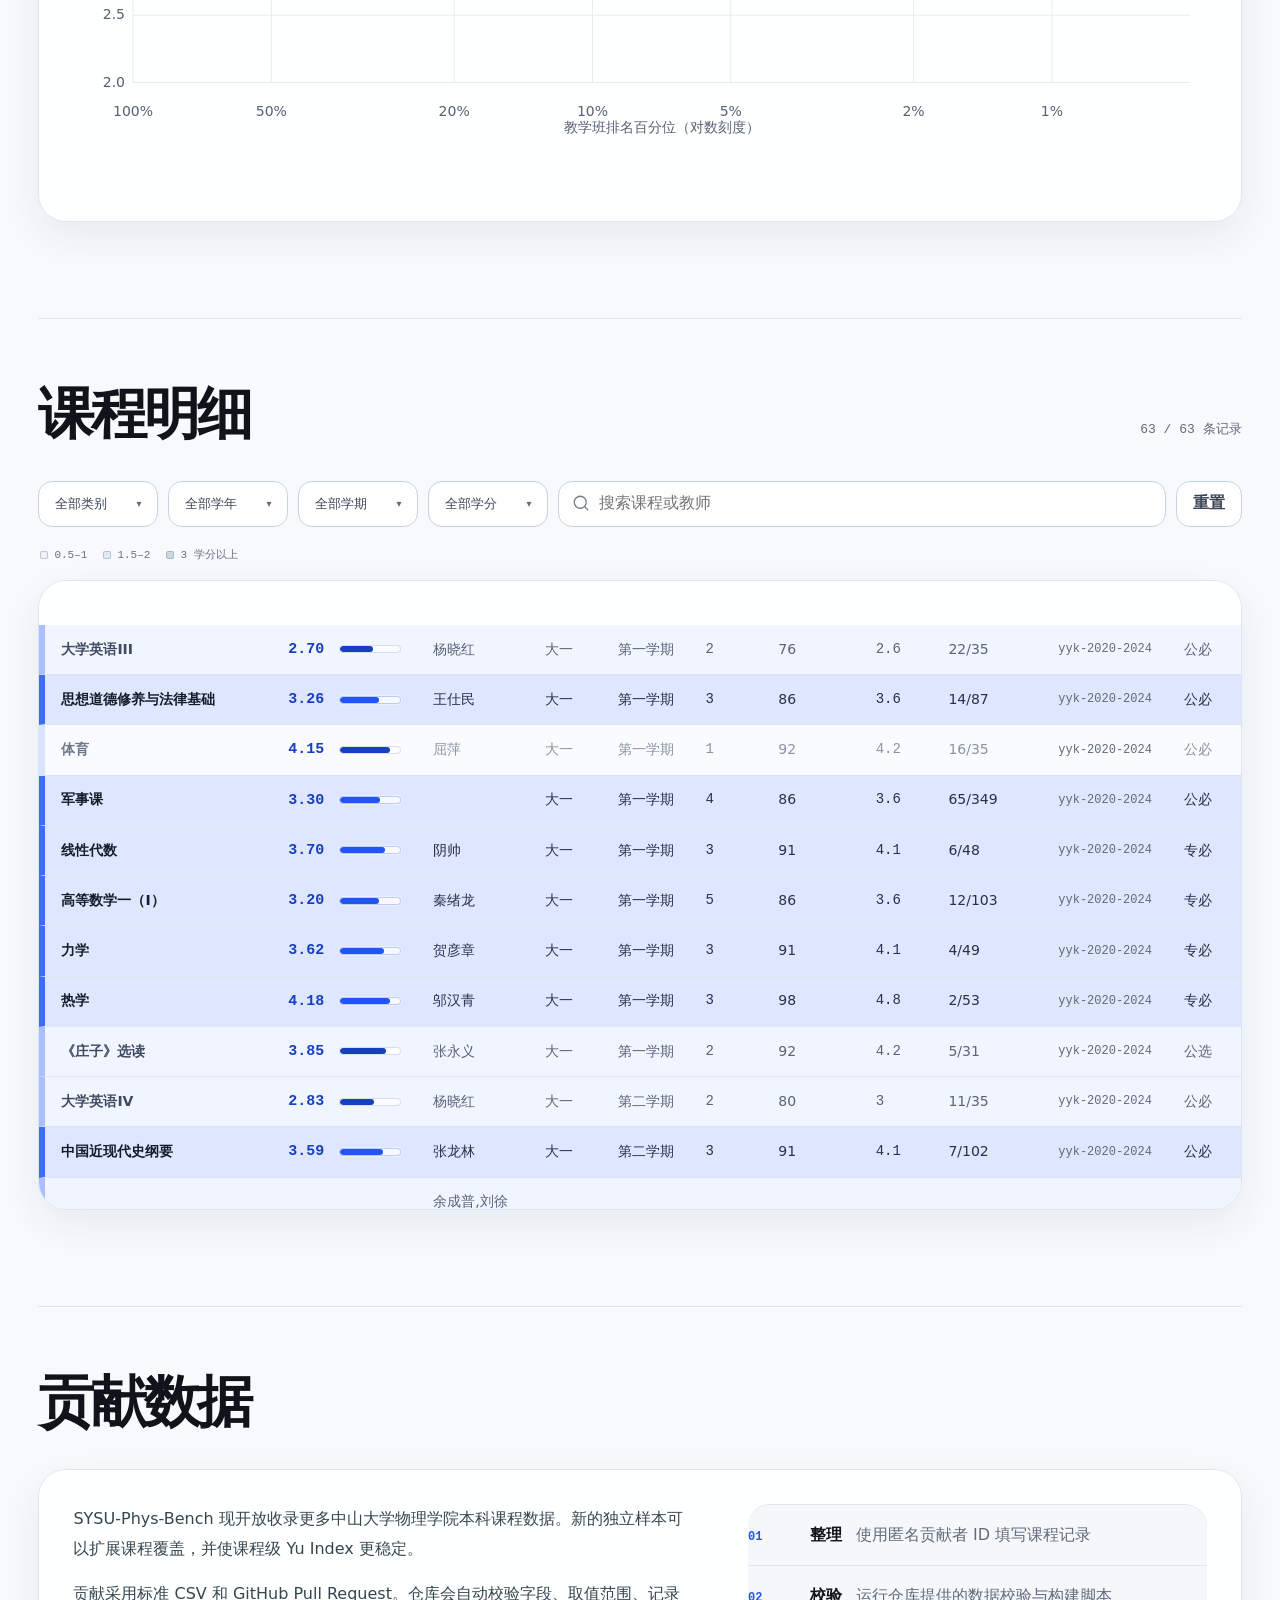
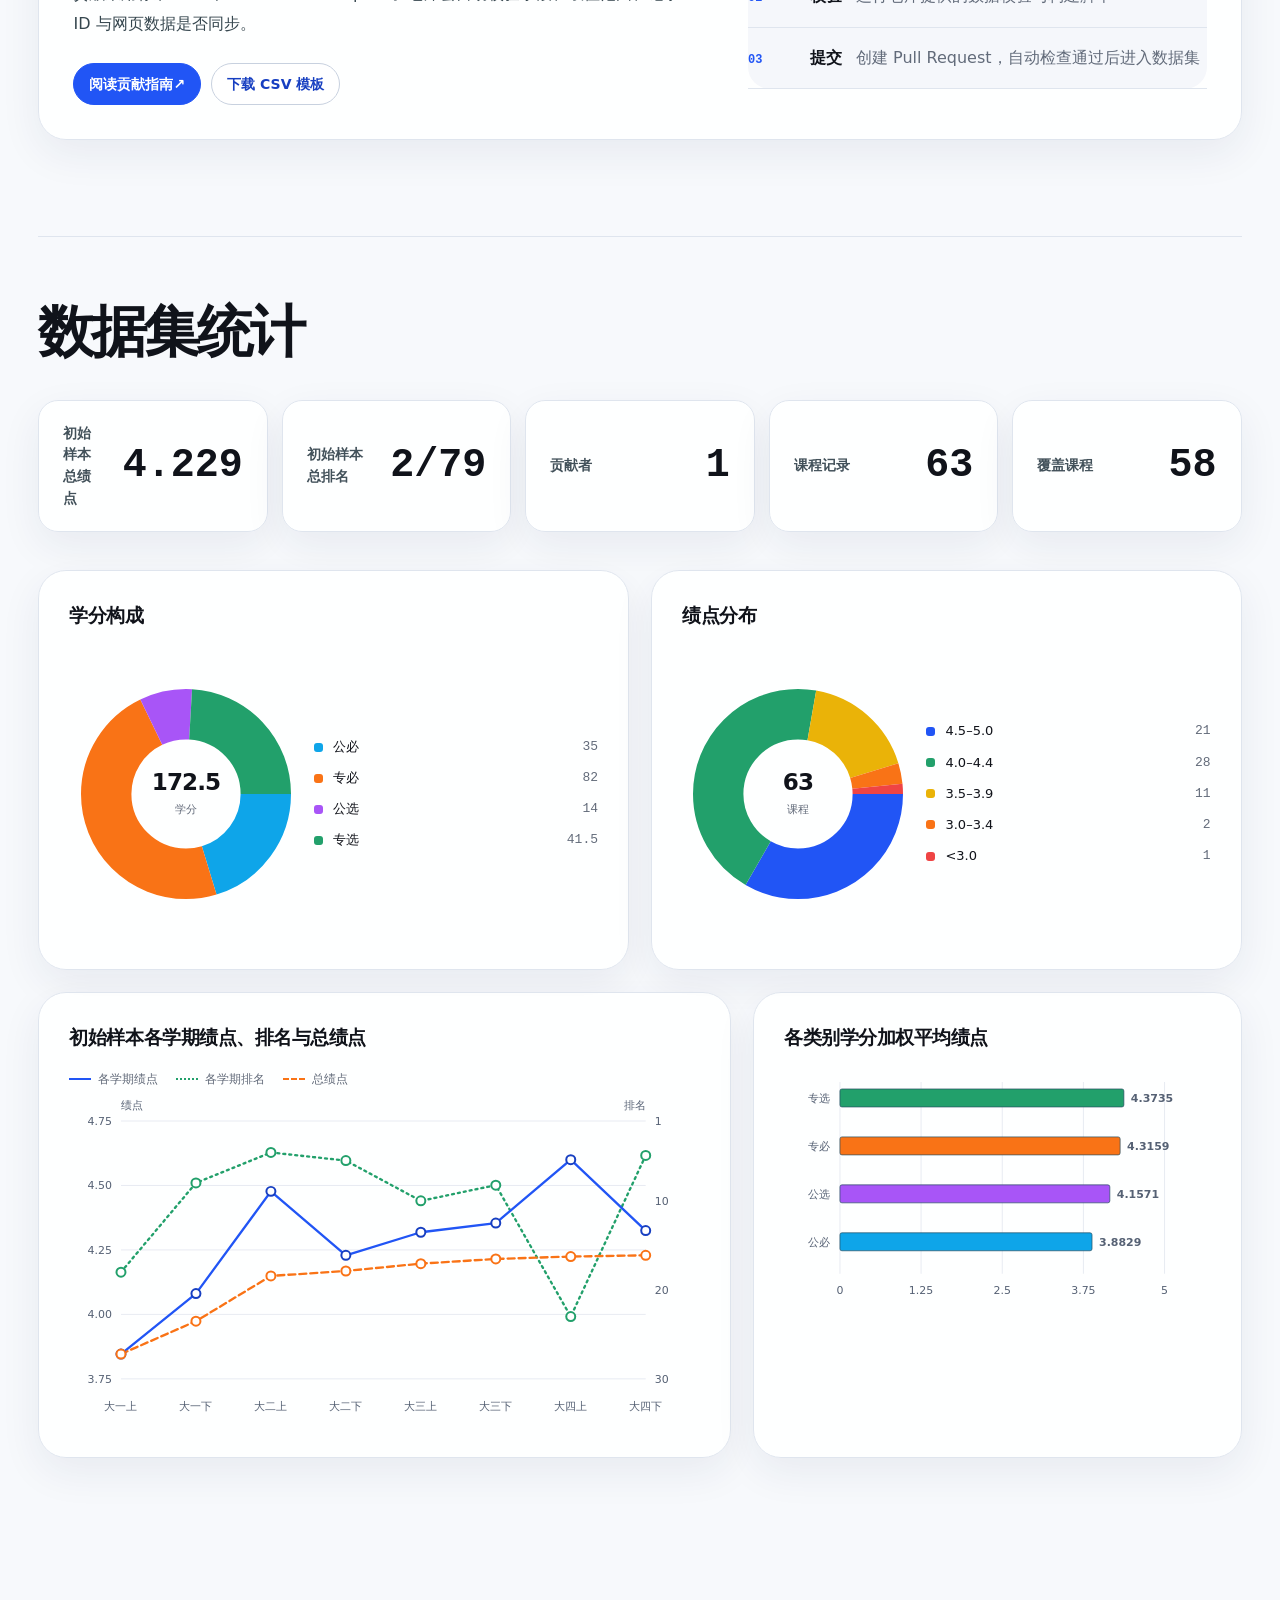
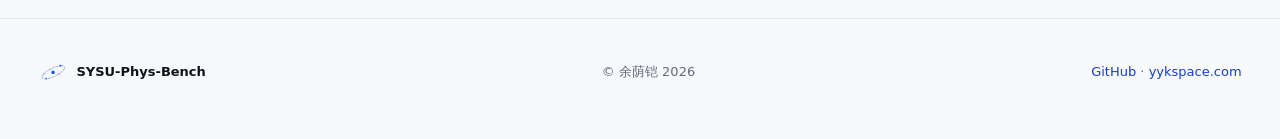
==== commit 8b907f53: "完善图表提示与移动端导航" ====
--- a/index.html
+++ b/index.html
@@ -22,11 +22,6 @@
       <div class="shell header-inner">
         <a class="site-title" href="#top"><img src="assets/brand/logo-mark-v2.png?v=20260826-1" alt="" /> <span>SYSU-Phys-Bench</span></a>
         <nav class="main-navigation" aria-label="页面导航">
-          <a href="#yu-index">Yu Index</a>
-          <a href="#benchmark">课程总览</a>
-          <a href="#details">明细</a>
-          <a href="#contribute">贡献数据</a>
-          <a href="#statistics">统计</a>
           <a class="project-repo-link" href="https://github.com/YinkaiYu/SYSU-Phys-Bench">GitHub <span aria-hidden="true">↗</span></a>
           <a class="personal-home-link" href="https://www.yykspace.com/">个人主页 <span aria-hidden="true">↗</span></a>
         </nav>
@@ -228,8 +223,10 @@
       </div>
     </footer>
 
+    <div id="global-chart-tooltip" class="chart-tooltip" role="status" aria-hidden="true"></div>
+
     <script src="data.js"></script>
     <script src="community-data.js?v=20260826-1"></script>
-    <script src="app.js?v=20260826-14"></script>
+    <script src="app.js?v=20260826-16"></script>
   </body>
 </html>
--- a/bench.css
+++ b/bench.css
@@ -139,6 +139,13 @@
 .contribution-steps li:hover { background: var(--blue-soft); transform: translateX(4px); }
 .chart-donut .donut-layout { width: 100%; grid-template-columns: minmax(190px, .9fr) minmax(190px, 1.1fr); align-items: center; }
 .chart-donut .donut-wrap { align-self: center; justify-self: center; }
+.chart-donut .donut { position: absolute; inset: 0; display: block; width: 100%; height: 100%; }
+.donut-center-value { fill: var(--ink); font-family: var(--font); font-size: 11px; font-weight: 720; letter-spacing: -.04em; pointer-events: none; }
+.donut-center-label { fill: var(--muted); font-family: var(--font); font-size: 5px; pointer-events: none; }
+.chart [data-chart-tooltip] { cursor: pointer; }
+.chart rect[data-chart-tooltip] { transition: filter 180ms var(--ease), opacity 180ms var(--ease); }
+.chart rect[data-chart-tooltip]:hover,
+.chart rect[data-chart-tooltip]:focus-visible { filter: brightness(1.05) drop-shadow(0 6px 9px rgba(33,85,245,.18)); opacity: .88; outline: none; }
 .chart-tooltip { border-color: rgba(255,255,255,.14); border-radius: 16px; color: #fff; background: rgba(16,19,26,.94); box-shadow: 0 18px 48px rgba(16,19,26,.24); backdrop-filter: blur(18px); }
 
 .site-footer { margin-top: 130px; padding: 38px 0 52px; border-top-color: var(--line); }
@@ -200,9 +207,9 @@
 @media (max-width: 900px) {
   html { scroll-padding-top: 124px; }
   .shell { width: min(100% - 30px,1540px); }
-  .header-inner { flex-wrap: wrap; gap: 0; padding: 10px 0 9px; }
-  .site-title { width: 100%; }
-  .main-navigation, .report-navigation { width: calc(100vw - 30px); gap: 18px; margin-top: 6px; overflow-x: auto; overscroll-behavior-inline: contain; padding-bottom: 3px; scrollbar-width: none; }
+  .header-inner { flex-wrap: nowrap; gap: 12px; padding: 9px 0; }
+  .site-title { width: auto; min-width: 0; flex: 0 1 auto; }
+  .main-navigation, .report-navigation { width: auto; flex: 0 0 auto; gap: 8px; margin: 0 0 0 auto; overflow: visible; padding: 0; }
   .main-navigation::-webkit-scrollbar, .report-navigation::-webkit-scrollbar { display: none; }
   .main-navigation a, .report-navigation a { display: inline-flex; flex: 0 0 auto; }
   .main-navigation a:not(.personal-home-link):not(.project-repo-link), .report-navigation > a:first-child { display: inline-flex; }
@@ -219,8 +226,9 @@
 }
 
 @media (max-width: 600px) {
-  .site-title { font-size: 15px; }
-  .site-title img { width: 32px; height: 32px; }
+  .site-title { gap: 6px; font-size: 13px; }
+  .site-title img { width: 28px; height: 28px; }
+  nav .project-repo-link, nav .personal-home-link { min-height: 32px; padding: 6px 9px; font-size: 12px; }
   .title-prefix { font-size: 38px; white-space: nowrap; }
   .title-subject { margin-top: 13px; font-size: 31px; line-height: 1.14; }
   h2 { font-size: 38px; }
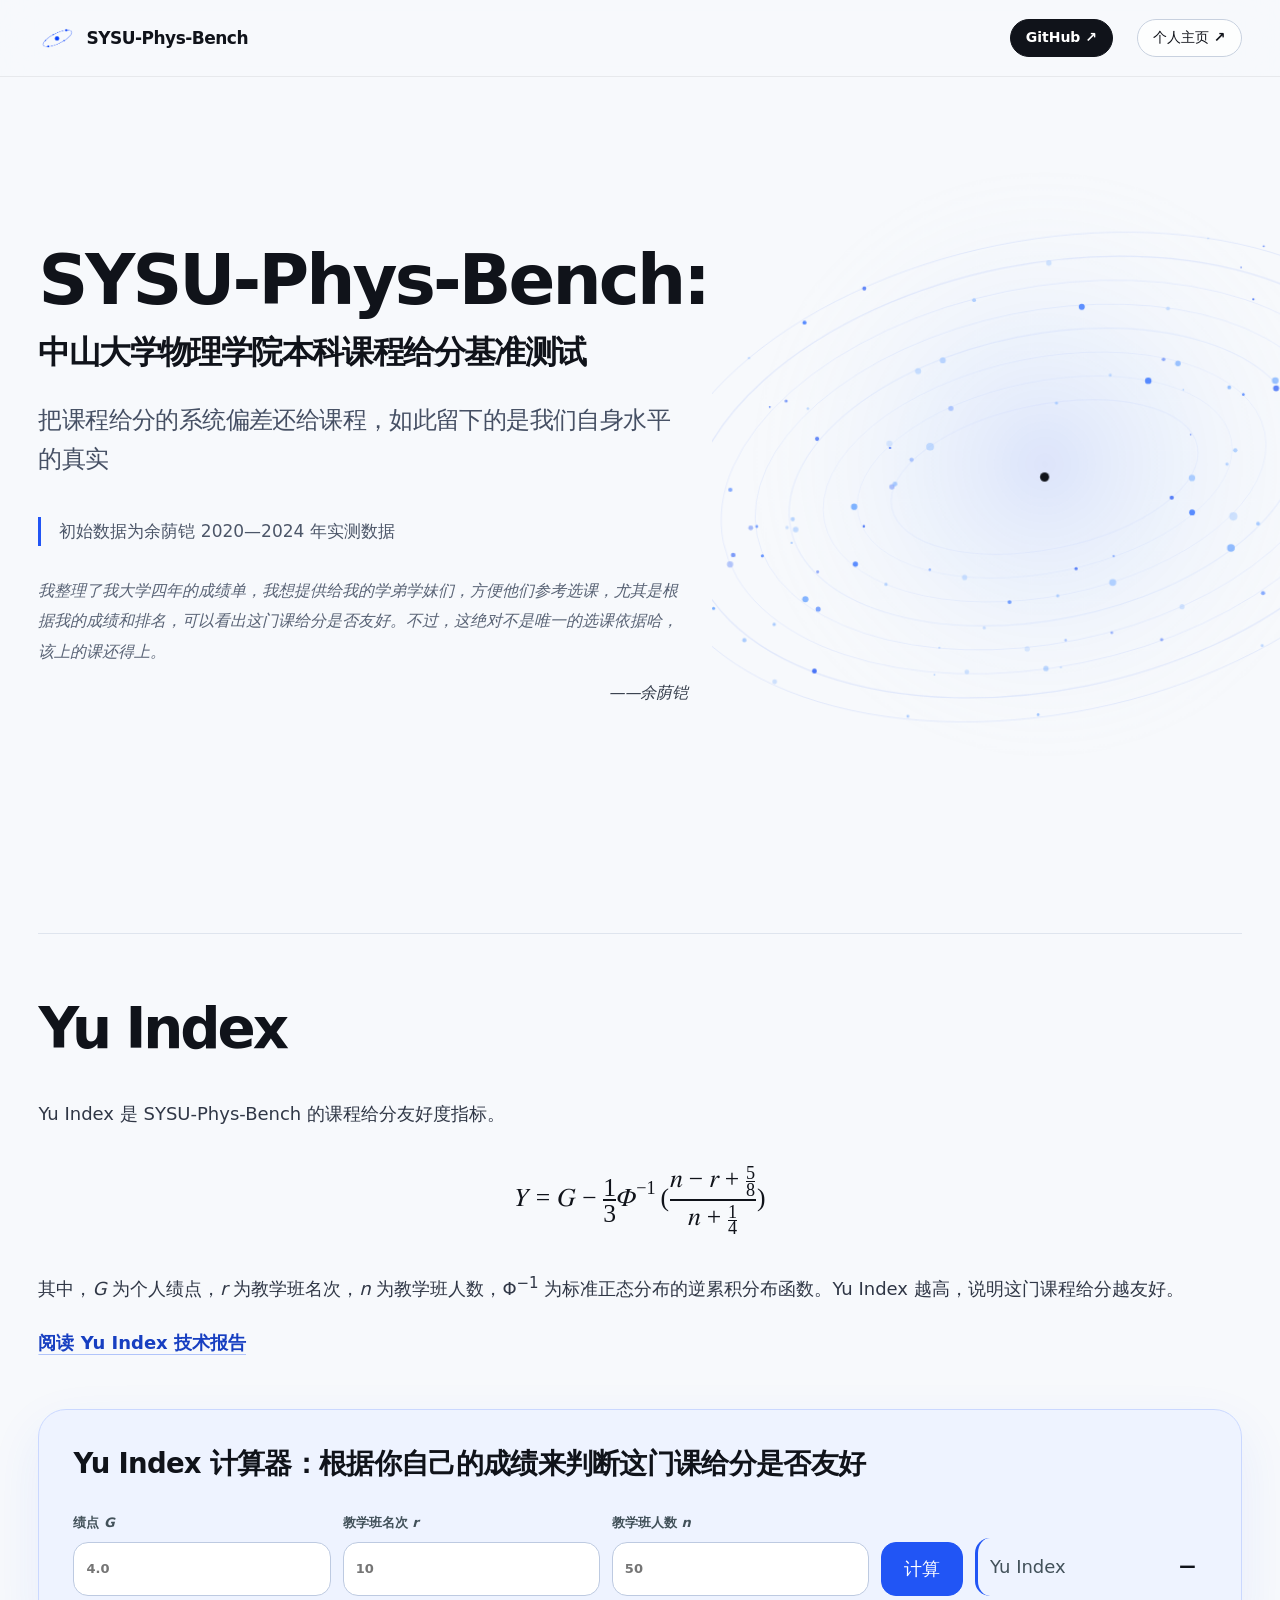
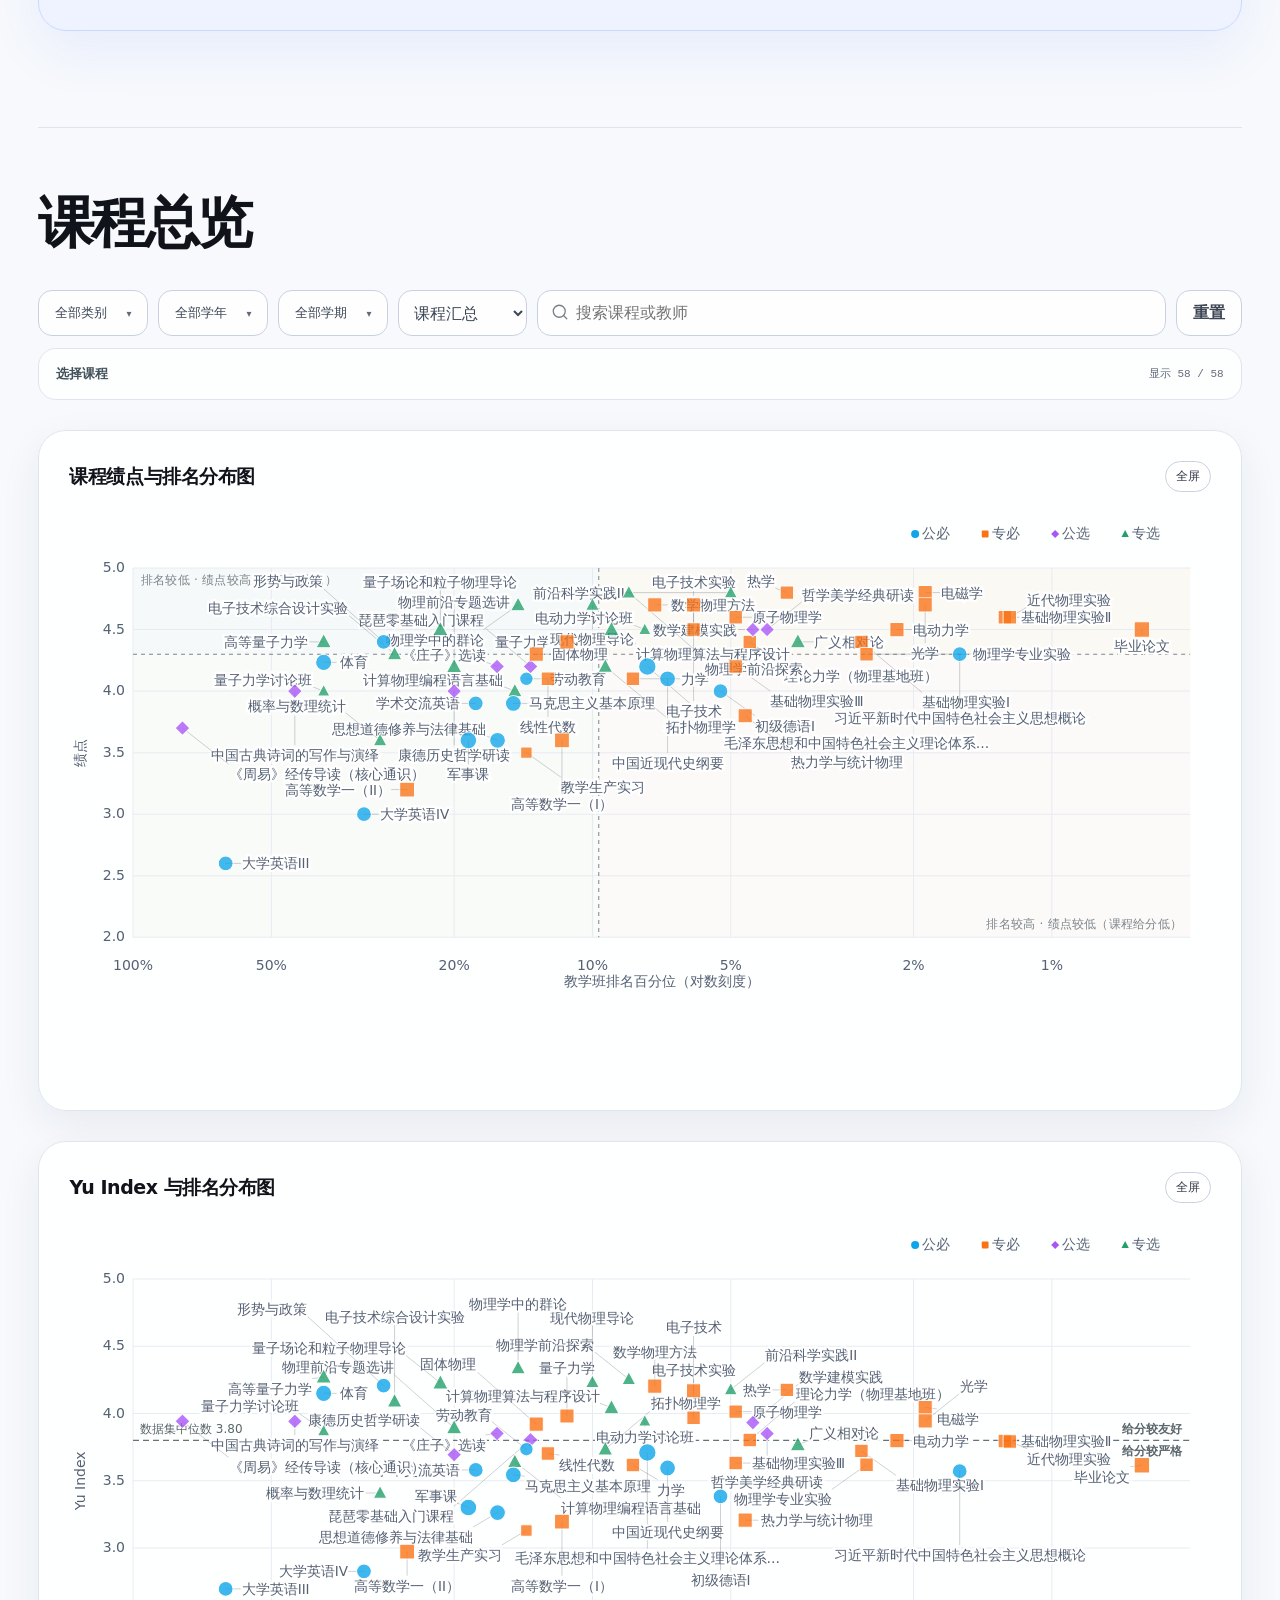
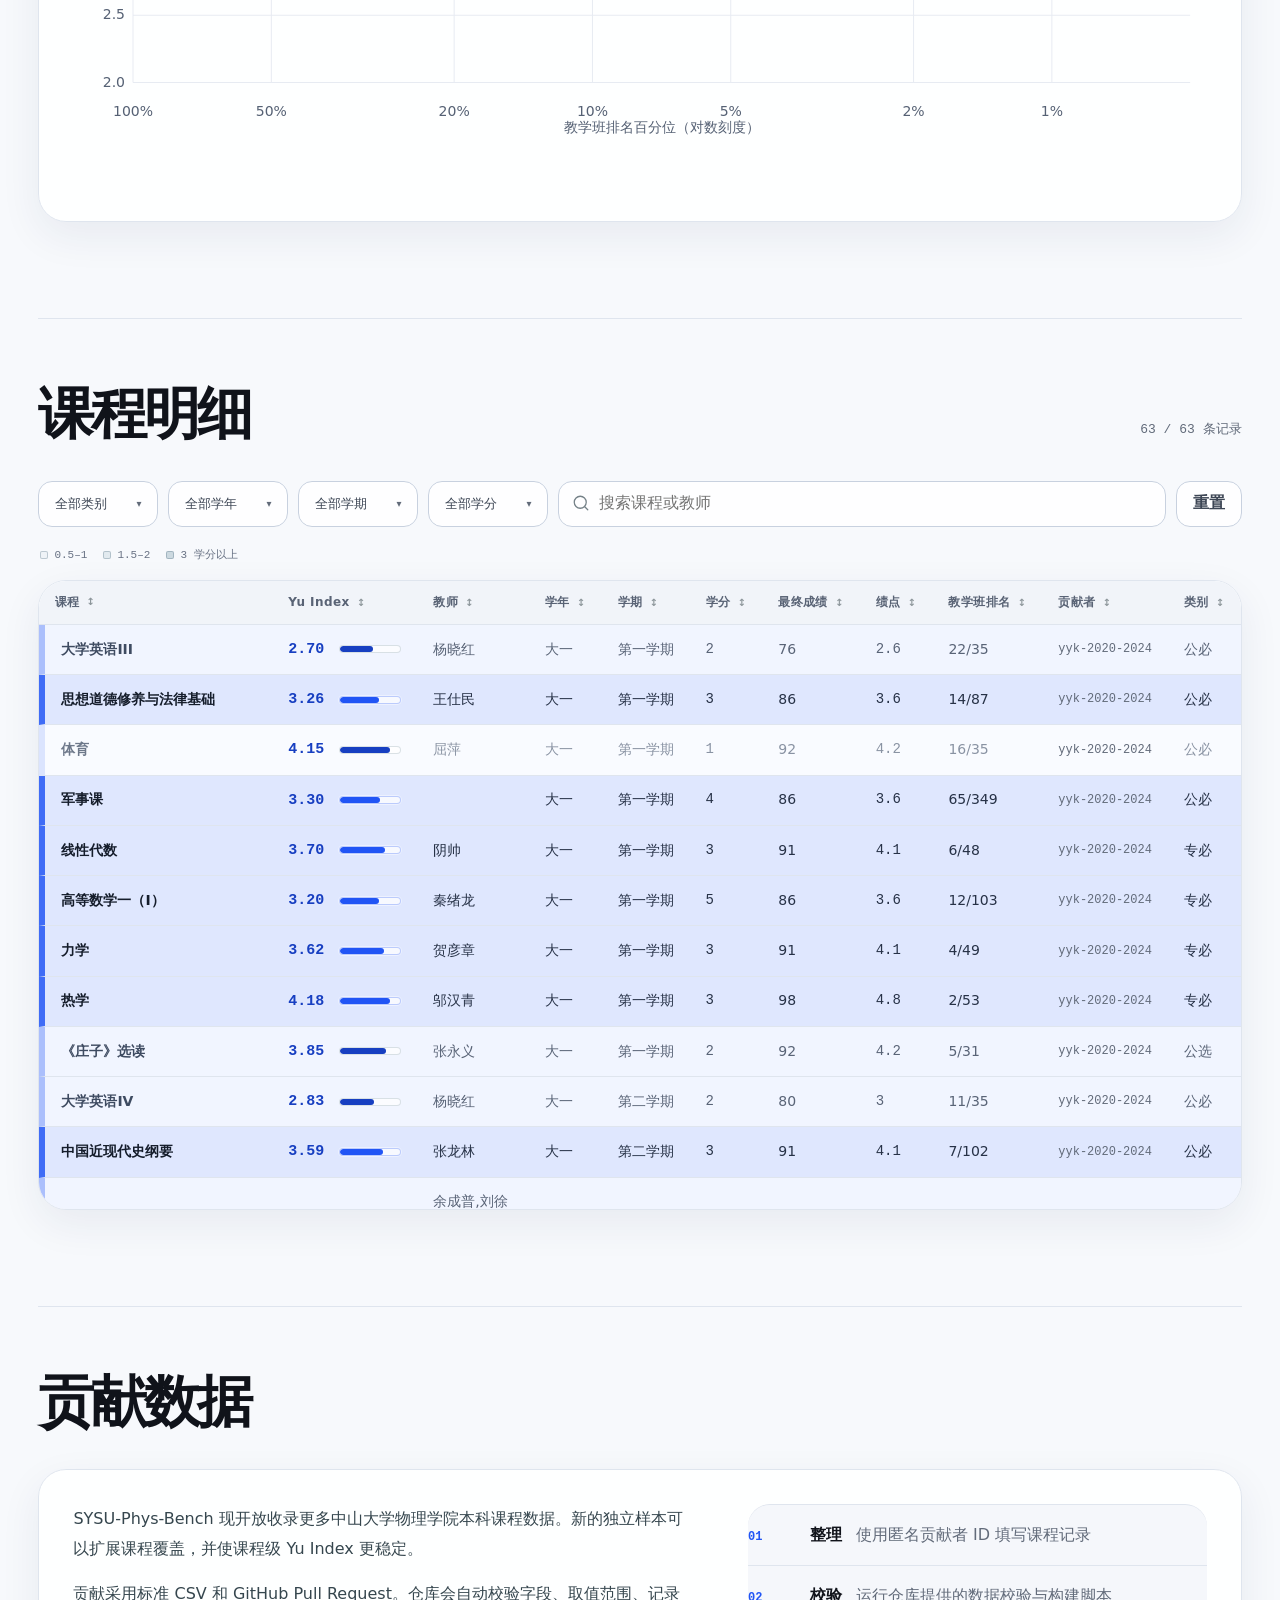
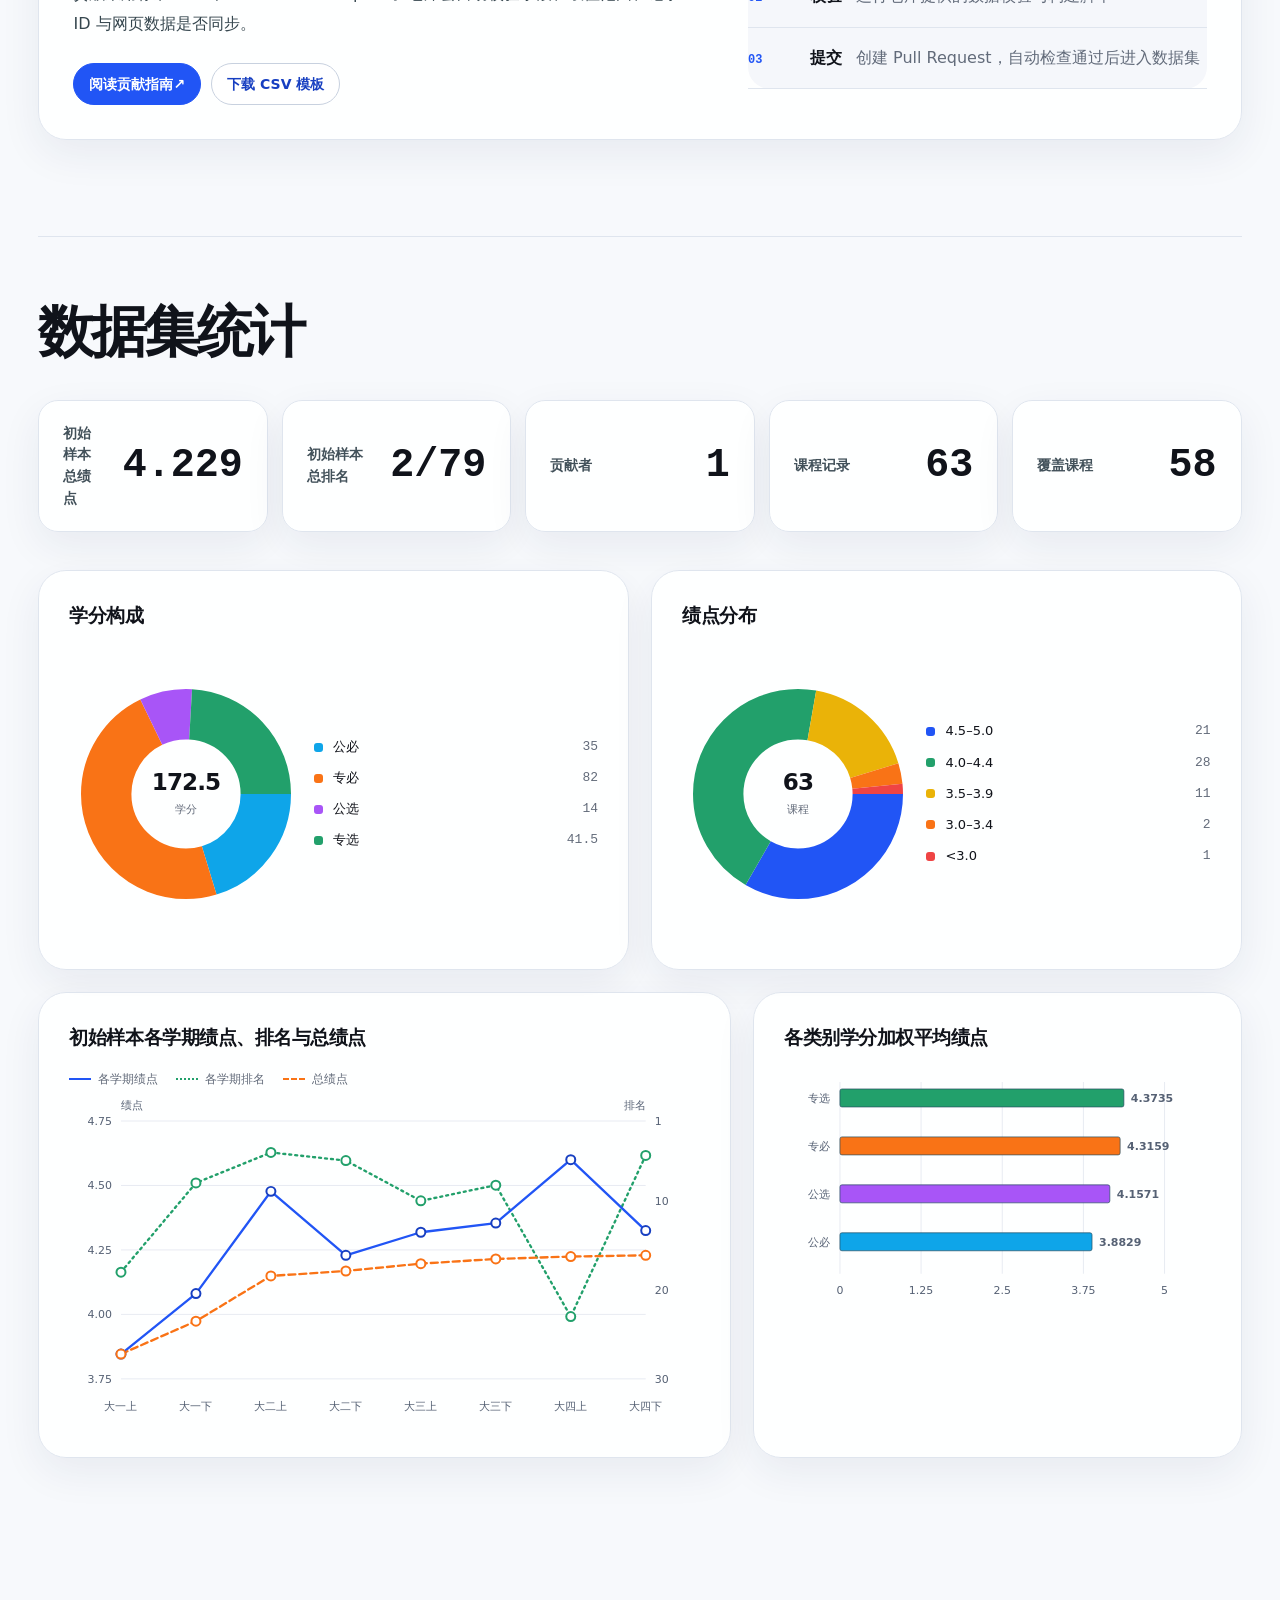
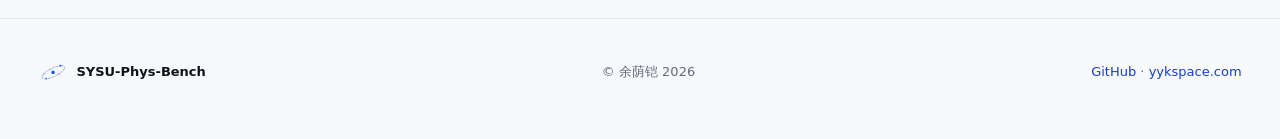
==== commit 7d401bf3: "优化移动端分布图适配" ====
--- a/index.html
+++ b/index.html
@@ -15,7 +15,7 @@
     <title>SYSU-Phys-Bench</title>
     <link rel="icon" href="assets/brand/logo-mark-v2.png?v=20260826-1" type="image/png" />
     <link rel="stylesheet" href="styles.css?v=20260826-20" />
-    <link rel="stylesheet" href="bench.css?v=20260826-3" />
+    <link rel="stylesheet" href="bench.css?v=20260826-4" />
   </head>
   <body>
     <header class="site-header">
@@ -227,6 +227,6 @@
 
     <script src="data.js"></script>
     <script src="community-data.js?v=20260826-1"></script>
-    <script src="app.js?v=20260826-16"></script>
+    <script src="app.js?v=20260826-17"></script>
   </body>
 </html>
--- a/bench.css
+++ b/bench.css
@@ -221,8 +221,8 @@
   .title-subject { font-size: clamp(31px,7.4vw,43px); }
   .section { padding-top: 104px; }
   .section:not(.intro-section)::before { top: 50px; }
-  .chart-card-full .chart-scatter { min-height: 470px; overflow-x: auto; overscroll-behavior-inline: contain; scrollbar-color: #b8c4d8 transparent; scrollbar-width: thin; }
-  .chart-card-full .chart-scatter svg { width: auto; min-width: 820px; max-width: none; }
+  .chart-card-full .chart-scatter { min-height: 470px; overflow: hidden; }
+  .chart-card-full .chart-scatter svg { width: 100%; min-width: 0; max-width: 100%; }
 }
 
 @media (max-width: 600px) {
@@ -237,9 +237,10 @@
   .hero-orbit-layer { height: 260px; margin-top: 24px; }
   .methodology-body, .report-article > p, .report-reference-list { font-size: 16px; }
   .methodology-body .yu-index-formula, .report-article .yu-index-formula { margin: 26px 0; font-size: 19px; overflow-x: auto; }
-  .yu-calculator, .chart-card-full, .chart-grid .chart-card, .contribution-layout { padding: 21px; border-radius: 21px; }
+  .yu-calculator, .chart-grid .chart-card, .contribution-layout { padding: 21px; border-radius: 21px; }
+  .chart-card-full { padding: 20px 14px; border-radius: 21px; }
   .chart-card-heading { align-items: flex-start; flex-direction: column; gap: 13px; }
-  .chart-card-full .chart-scatter { min-height: 390px; }
+  .chart-card-full .chart-scatter { min-height: 590px; }
   .overview-benchmark { min-height: 88px; }
   .chart-donut { min-height: 430px; }
   .chart-donut .donut-layout { min-height: 385px; grid-template-columns: 1fr; grid-template-rows: 205px auto; align-content: center; gap: 18px; }
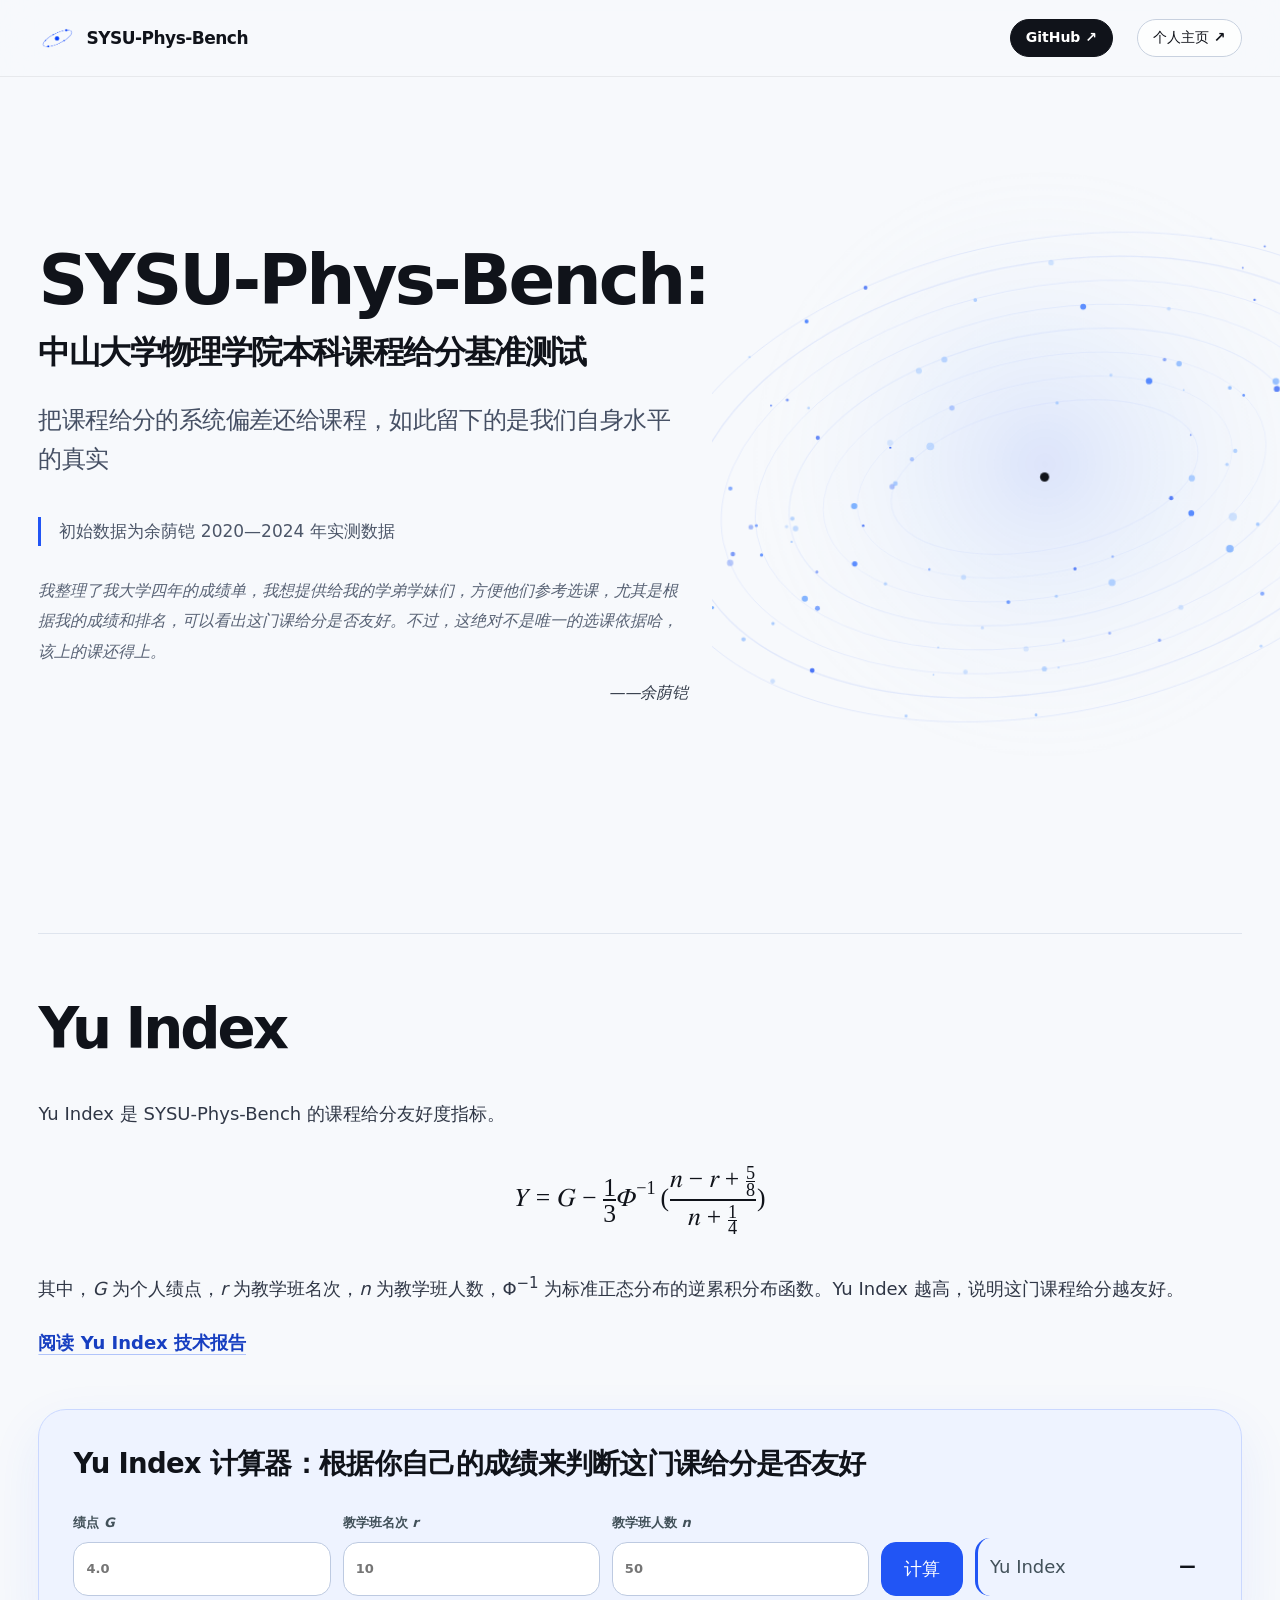
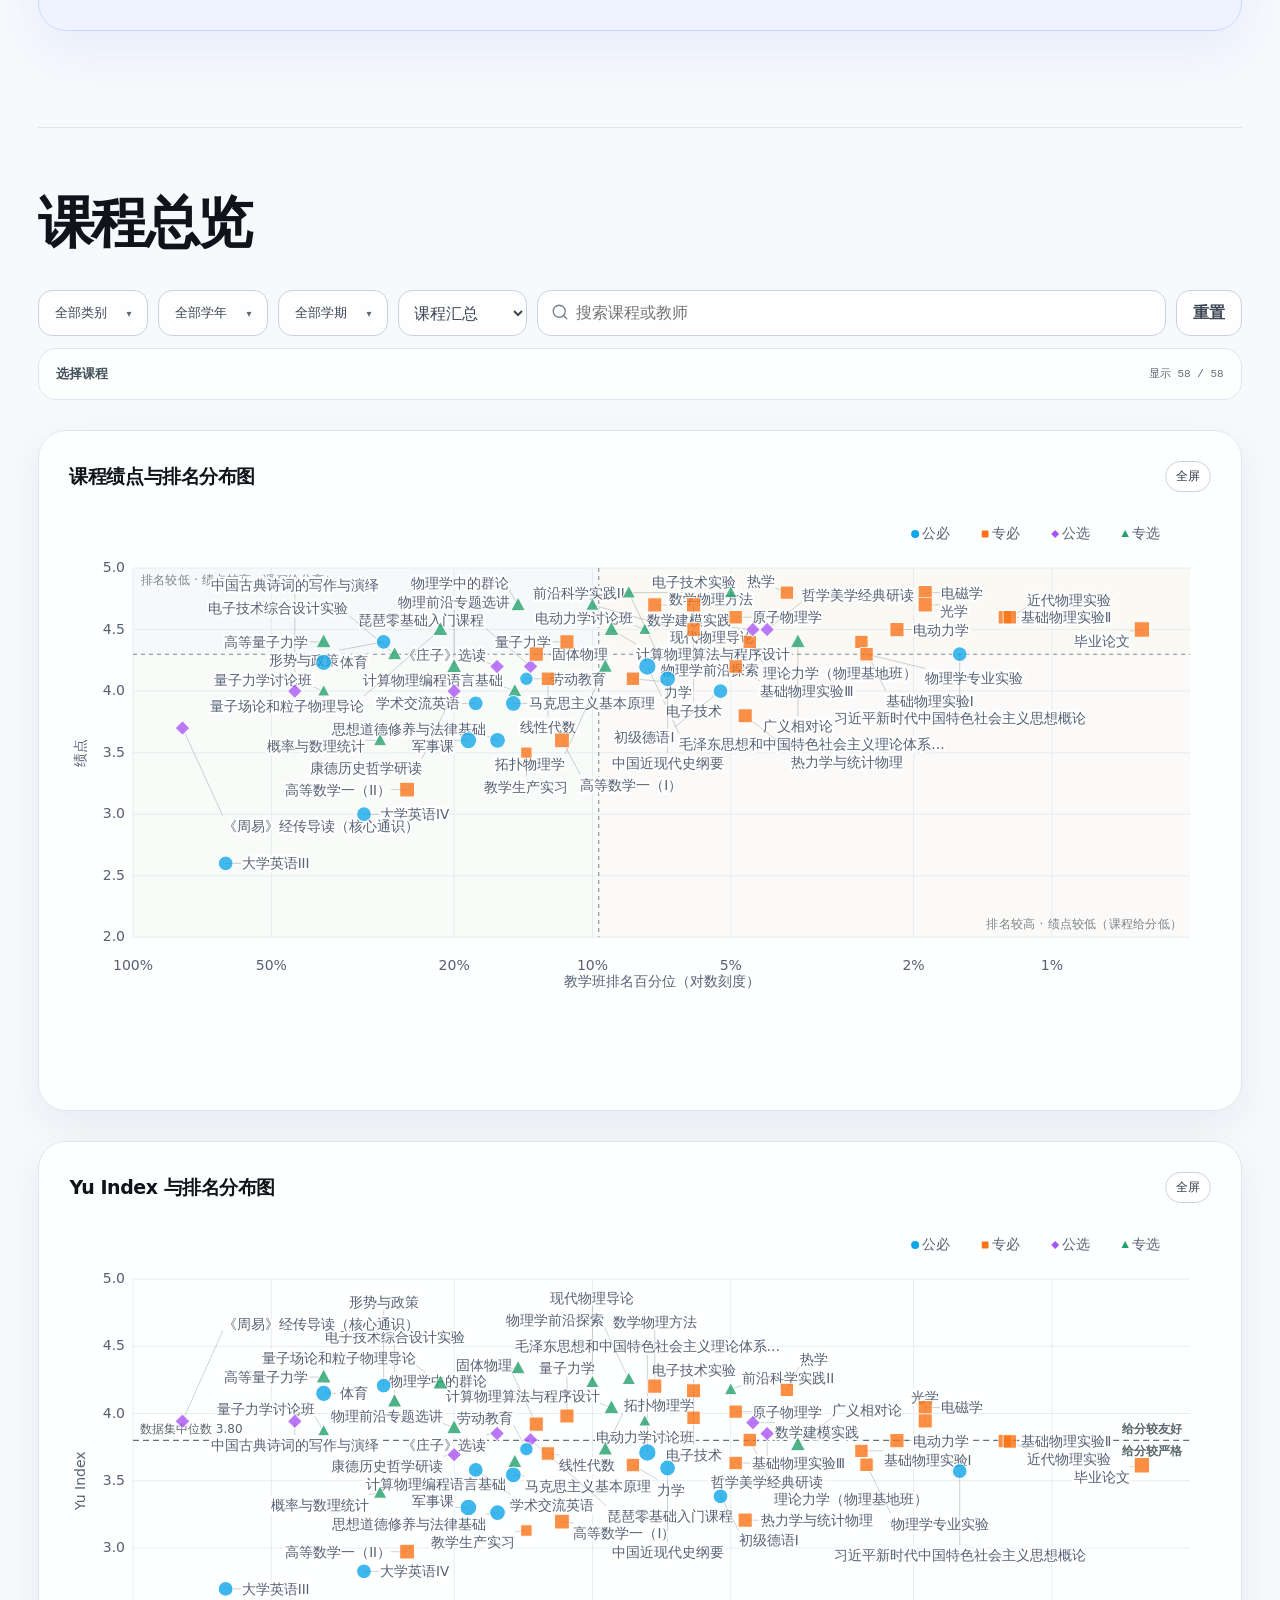
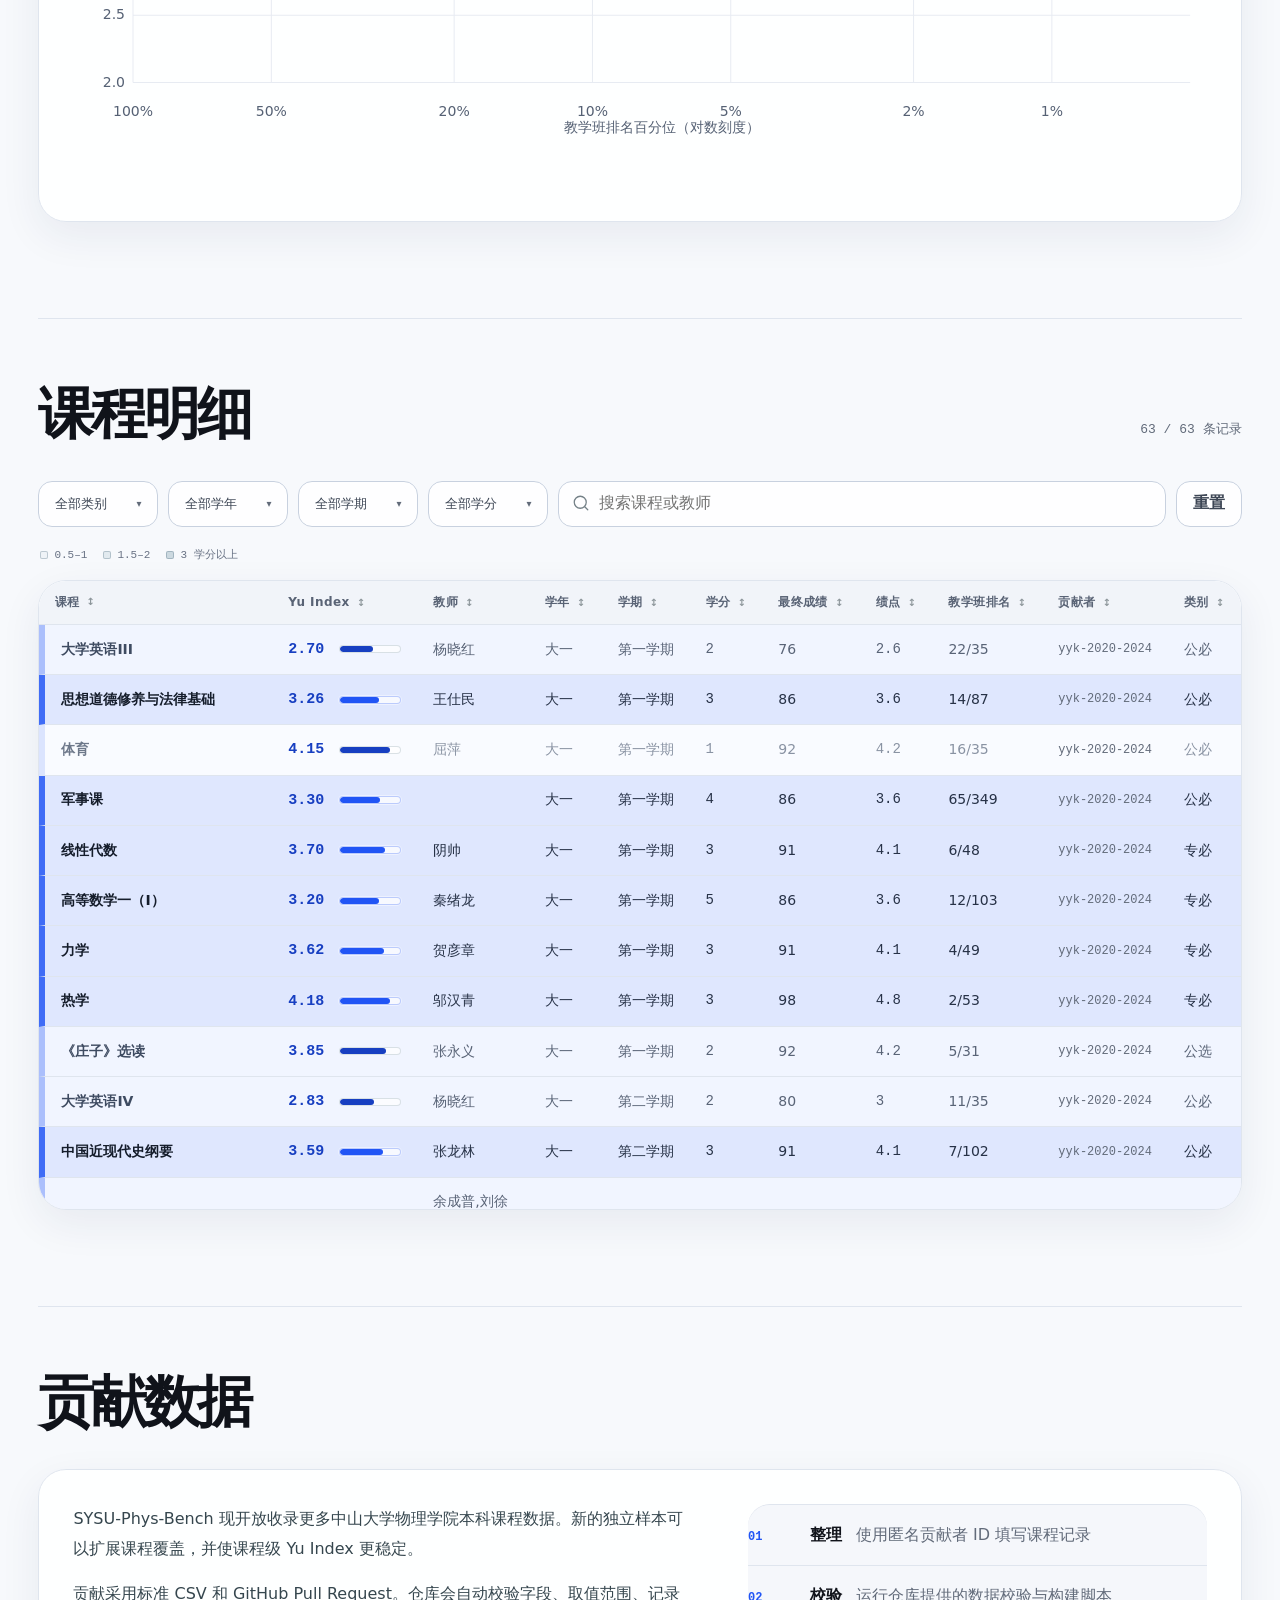
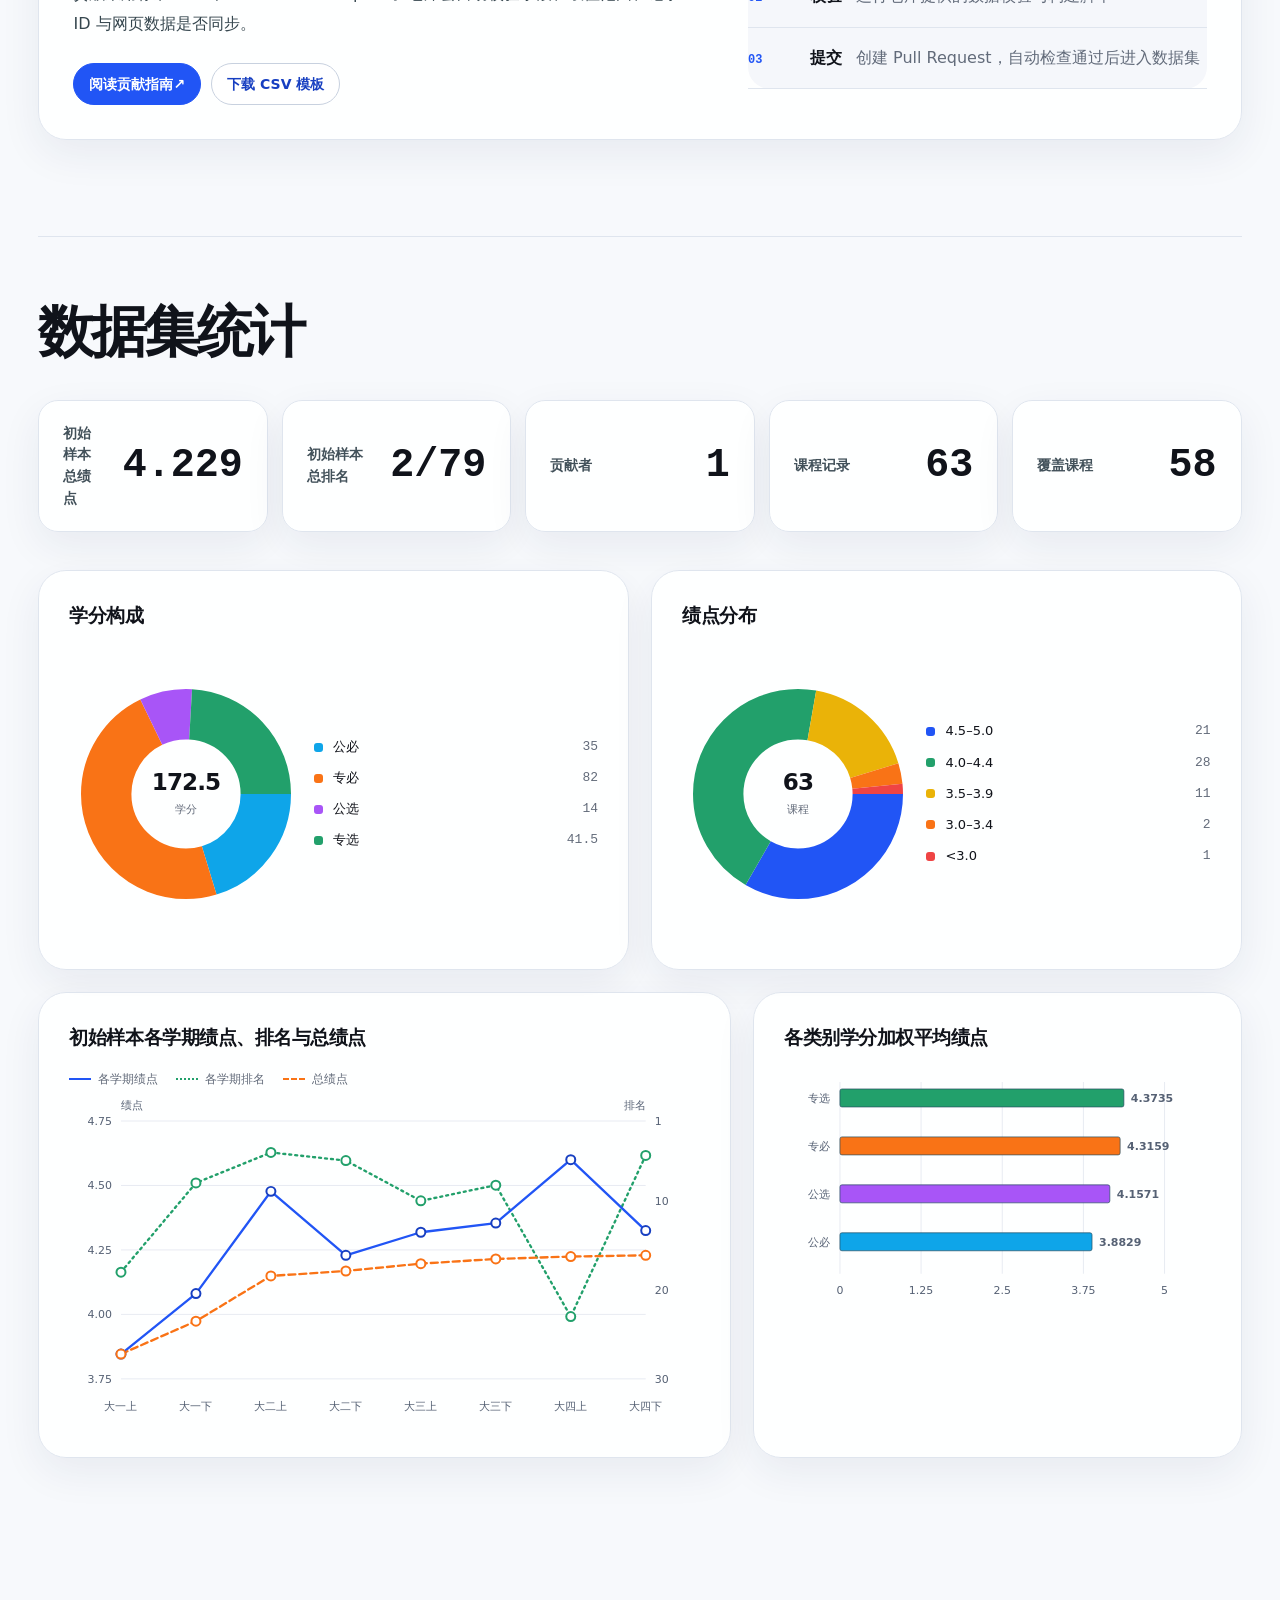
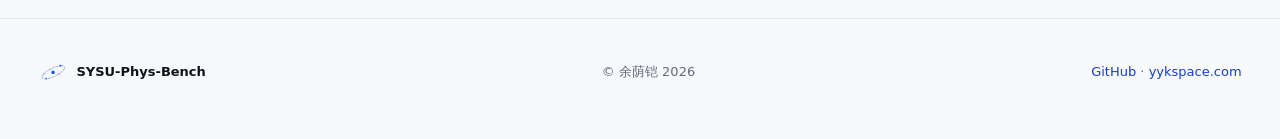
==== commit c296c512: "提升 README 结果图可读性" ====
--- a/index.html
+++ b/index.html
@@ -227,6 +227,6 @@
 
     <script src="data.js"></script>
     <script src="community-data.js?v=20260826-1"></script>
-    <script src="app.js?v=20260826-17"></script>
+    <script src="app.js?v=20260826-18"></script>
   </body>
 </html>
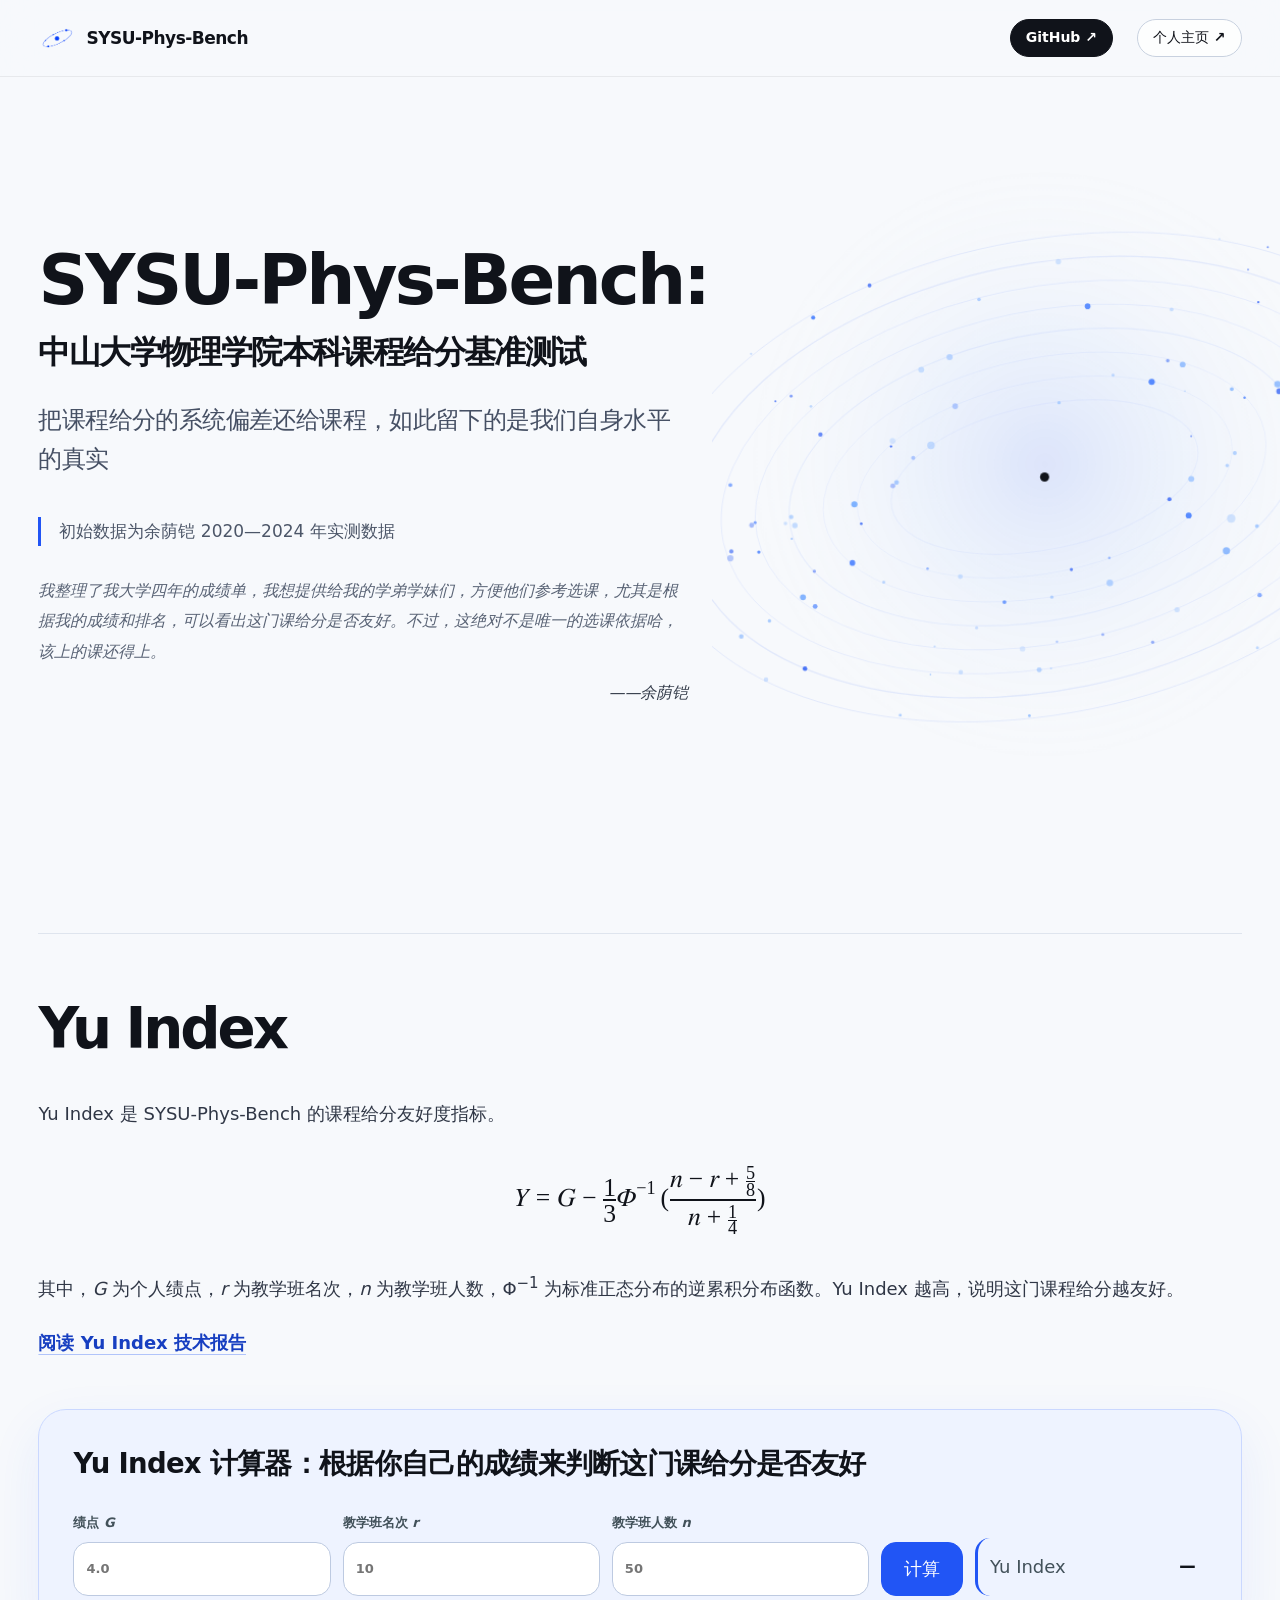
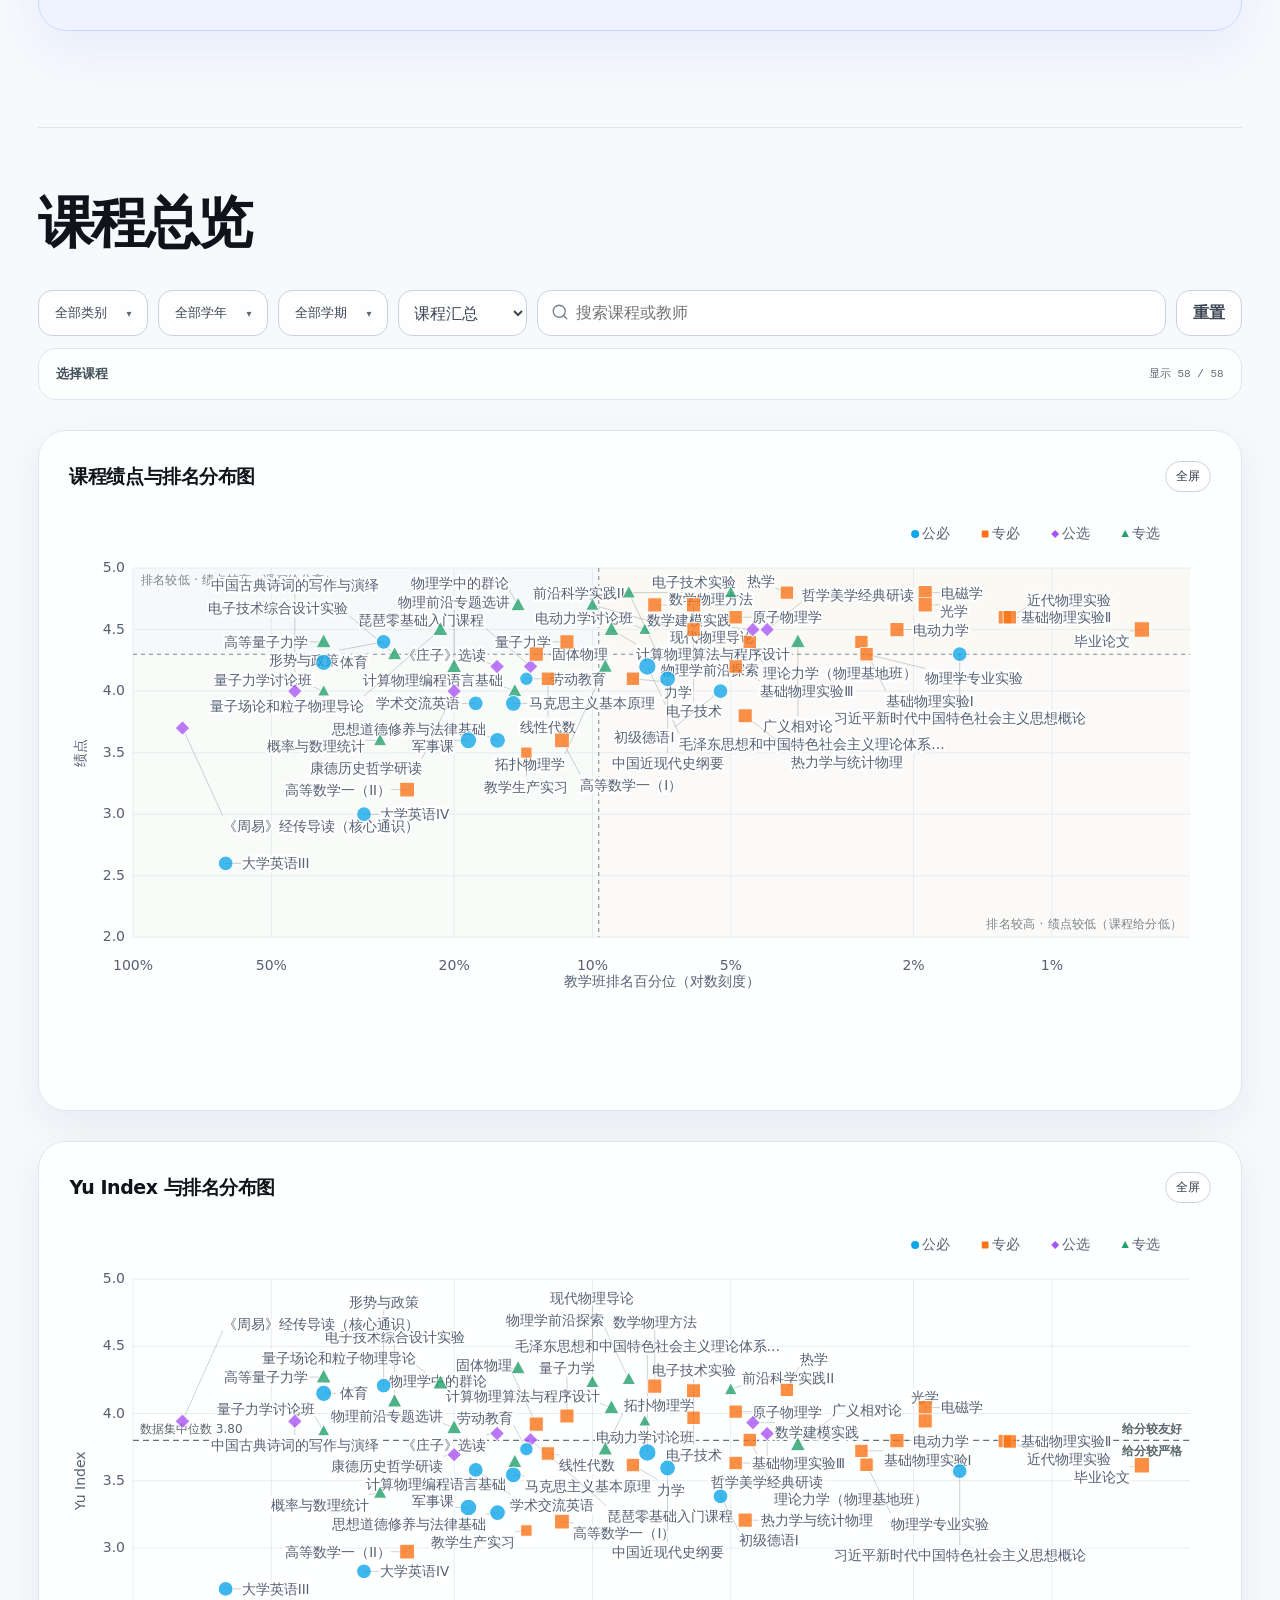
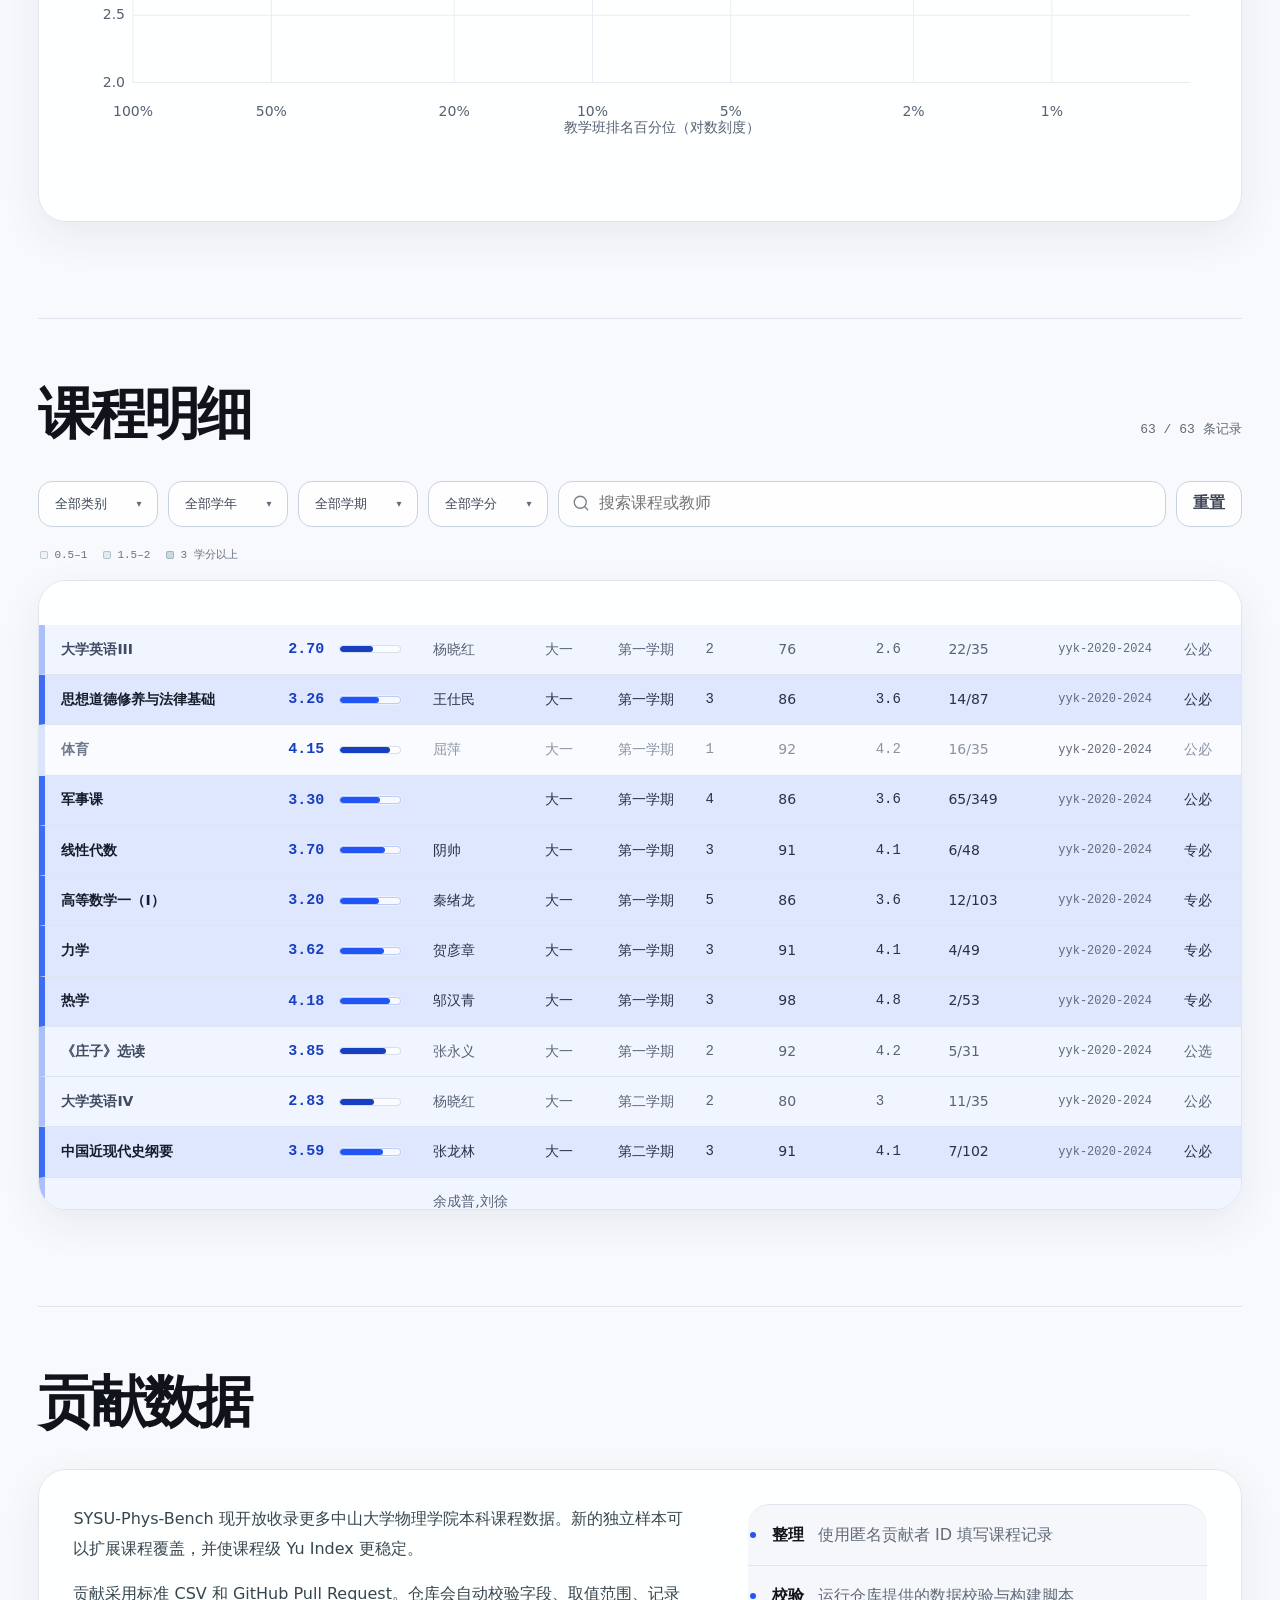
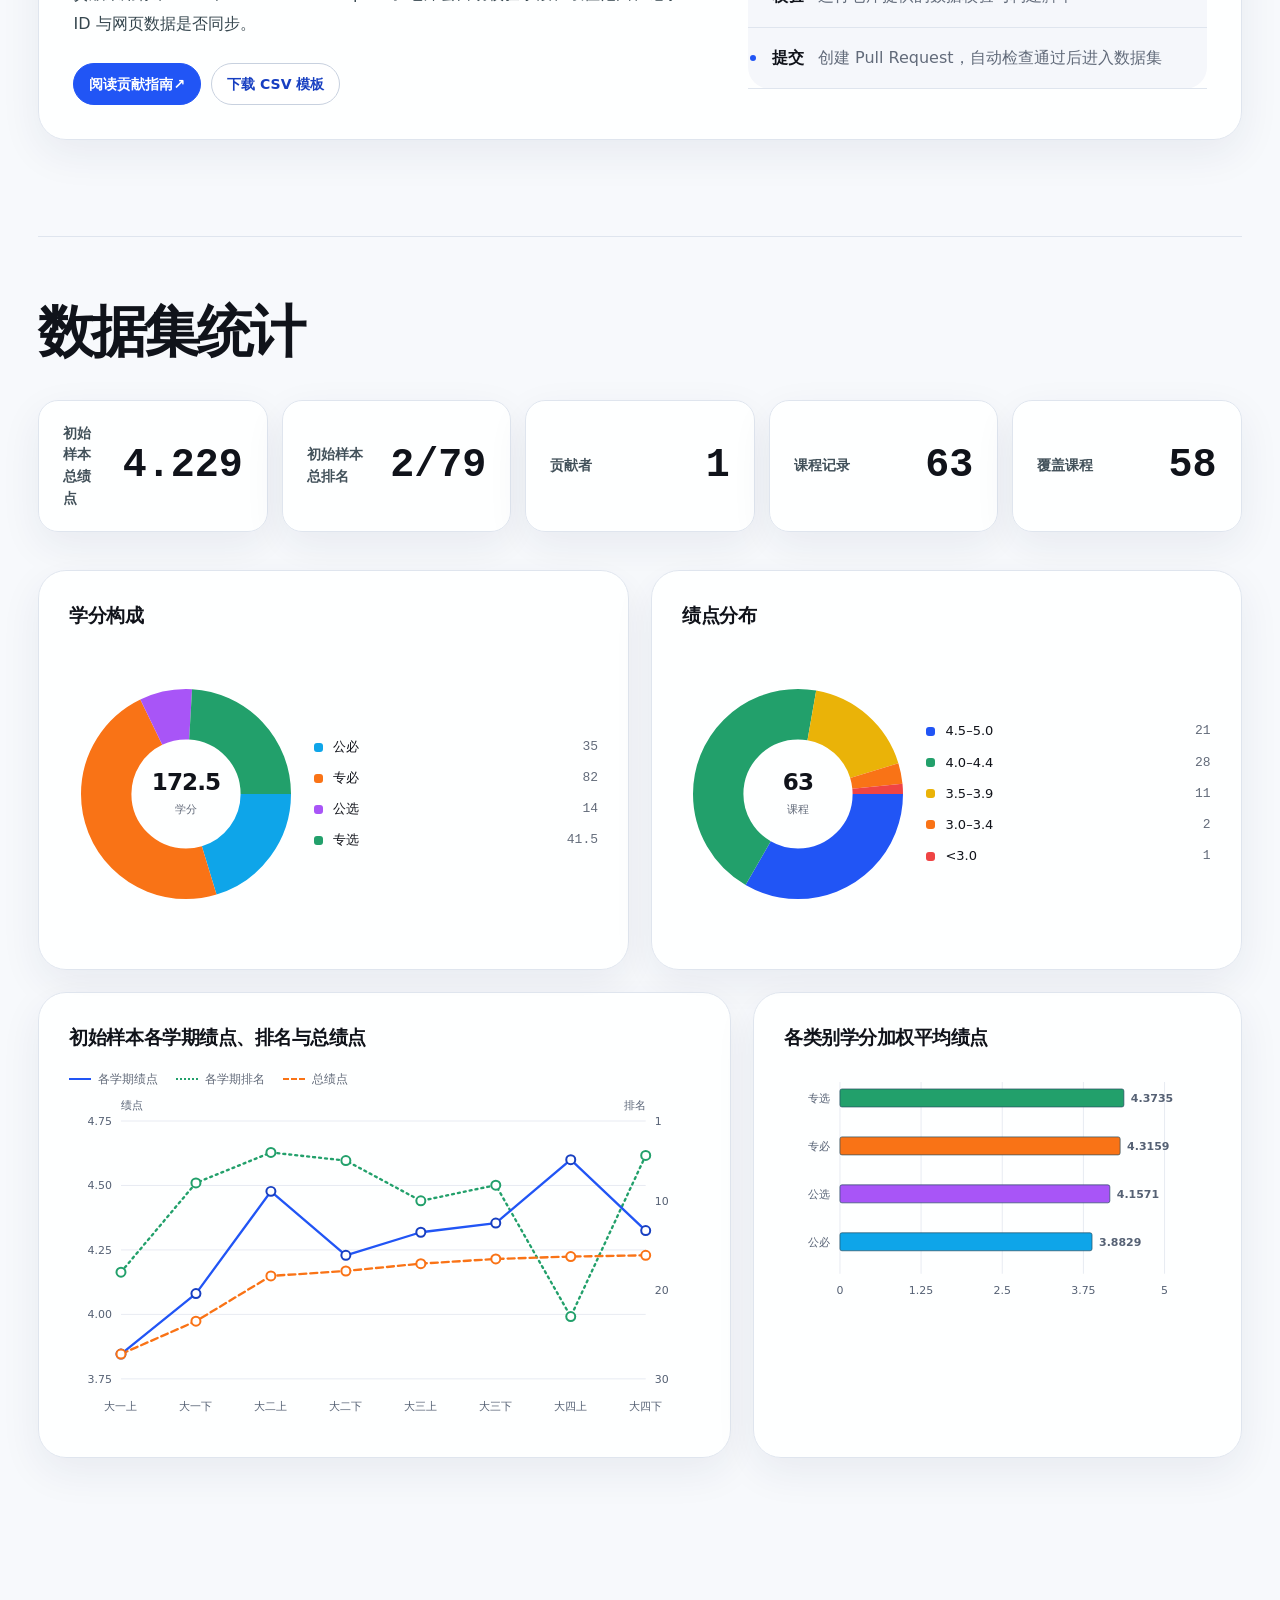
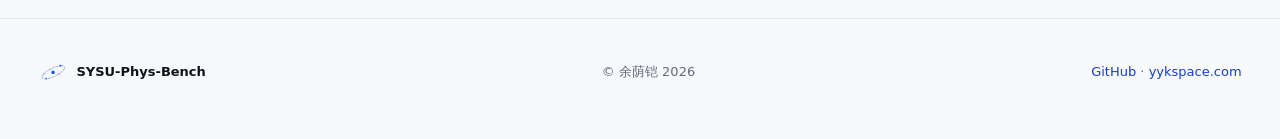
==== commit f97bf267: "简化贡献数据步骤列表" ====
--- a/index.html
+++ b/index.html
@@ -14,8 +14,8 @@
     <meta name="twitter:card" content="summary_large_image" />
     <title>SYSU-Phys-Bench</title>
     <link rel="icon" href="assets/brand/logo-mark-v2.png?v=20260826-1" type="image/png" />
-    <link rel="stylesheet" href="styles.css?v=20260826-20" />
-    <link rel="stylesheet" href="bench.css?v=20260826-4" />
+    <link rel="stylesheet" href="styles.css?v=20260826-21" />
+    <link rel="stylesheet" href="bench.css?v=20260826-5" />
   </head>
   <body>
     <header class="site-header">
@@ -182,11 +182,11 @@
               <a href="https://github.com/YinkaiYu/SYSU-Phys-Bench/raw/refs/heads/main/data/submissions/template.csv">下载 CSV 模板</a>
             </div>
           </div>
-          <ol class="contribution-steps">
-            <li><span>01</span><strong>整理</strong>使用匿名贡献者 ID 填写课程记录</li>
-            <li><span>02</span><strong>校验</strong>运行仓库提供的数据校验与构建脚本</li>
-            <li><span>03</span><strong>提交</strong>创建 Pull Request，自动检查通过后进入数据集</li>
-          </ol>
+          <ul class="contribution-steps">
+            <li><strong>整理</strong><span>使用匿名贡献者 ID 填写课程记录</span></li>
+            <li><strong>校验</strong><span>运行仓库提供的数据校验与构建脚本</span></li>
+            <li><strong>提交</strong><span>创建 Pull Request，自动检查通过后进入数据集</span></li>
+          </ul>
         </div>
       </section>
 
--- a/styles.css
+++ b/styles.css
@@ -236,7 +236,7 @@
 
 .contribution-steps li {
   display: grid;
-  grid-template-columns: 38px 54px 1fr;
+  grid-template-columns: 10px 54px minmax(0, 1fr);
   gap: 10px;
   padding: 17px 0;
   border-bottom: 1px solid var(--line);
@@ -244,11 +244,18 @@
   line-height: 1.65;
 }
 
+.contribution-steps li::before {
+  width: 6px;
+  height: 6px;
+  align-self: center;
+  justify-self: center;
+  border-radius: 50%;
+  background: var(--blue);
+  content: "";
+}
+
 .contribution-steps span {
-  color: var(--blue);
-  font-family: var(--mono);
-  font-size: 12px;
-  font-weight: 700;
+  color: var(--muted);
 }
 
 .contribution-steps strong {
--- a/bench.css
+++ b/bench.css
@@ -133,7 +133,8 @@
 .contribution-actions .contribution-primary { border-color: var(--blue); background: var(--blue); }
 .contribution-actions a:hover, .contribution-actions a:focus-visible { border-color: var(--blue-dark); color: #fff; background: var(--blue-dark); transform: translateY(-2px); }
 .contribution-steps { border-color: var(--line); border-radius: 22px; background: #f5f7fb; box-shadow: none; }
-.contribution-steps li { grid-template-columns: 48px max-content minmax(0, 1fr); align-items: baseline; column-gap: 14px; transition: background-color 220ms var(--ease), transform 220ms var(--ease); }
+.contribution-steps li { grid-template-columns: 10px max-content minmax(0, 1fr); align-items: baseline; column-gap: 14px; transition: background-color 220ms var(--ease), transform 220ms var(--ease); }
+.contribution-steps li::before { align-self: center; }
 .contribution-steps li > span,
 .contribution-steps li > strong { align-self: baseline; line-height: 1.65; }
 .contribution-steps li:hover { background: var(--blue-soft); transform: translateX(4px); }
@@ -245,7 +246,7 @@
   .chart-donut { min-height: 430px; }
   .chart-donut .donut-layout { min-height: 385px; grid-template-columns: 1fr; grid-template-rows: 205px auto; align-content: center; gap: 18px; }
   .chart-donut .donut-wrap { width: 190px; }
-  .contribution-steps li { grid-template-columns: 42px max-content minmax(0, 1fr); column-gap: 10px; }
+  .contribution-steps li { grid-template-columns: 10px max-content minmax(0, 1fr); column-gap: 10px; }
   .report-title-block h1 { font-size: 43px; }
   .report-article h2 { margin-top: 64px; }
   .site-footer { margin-top: 92px; }
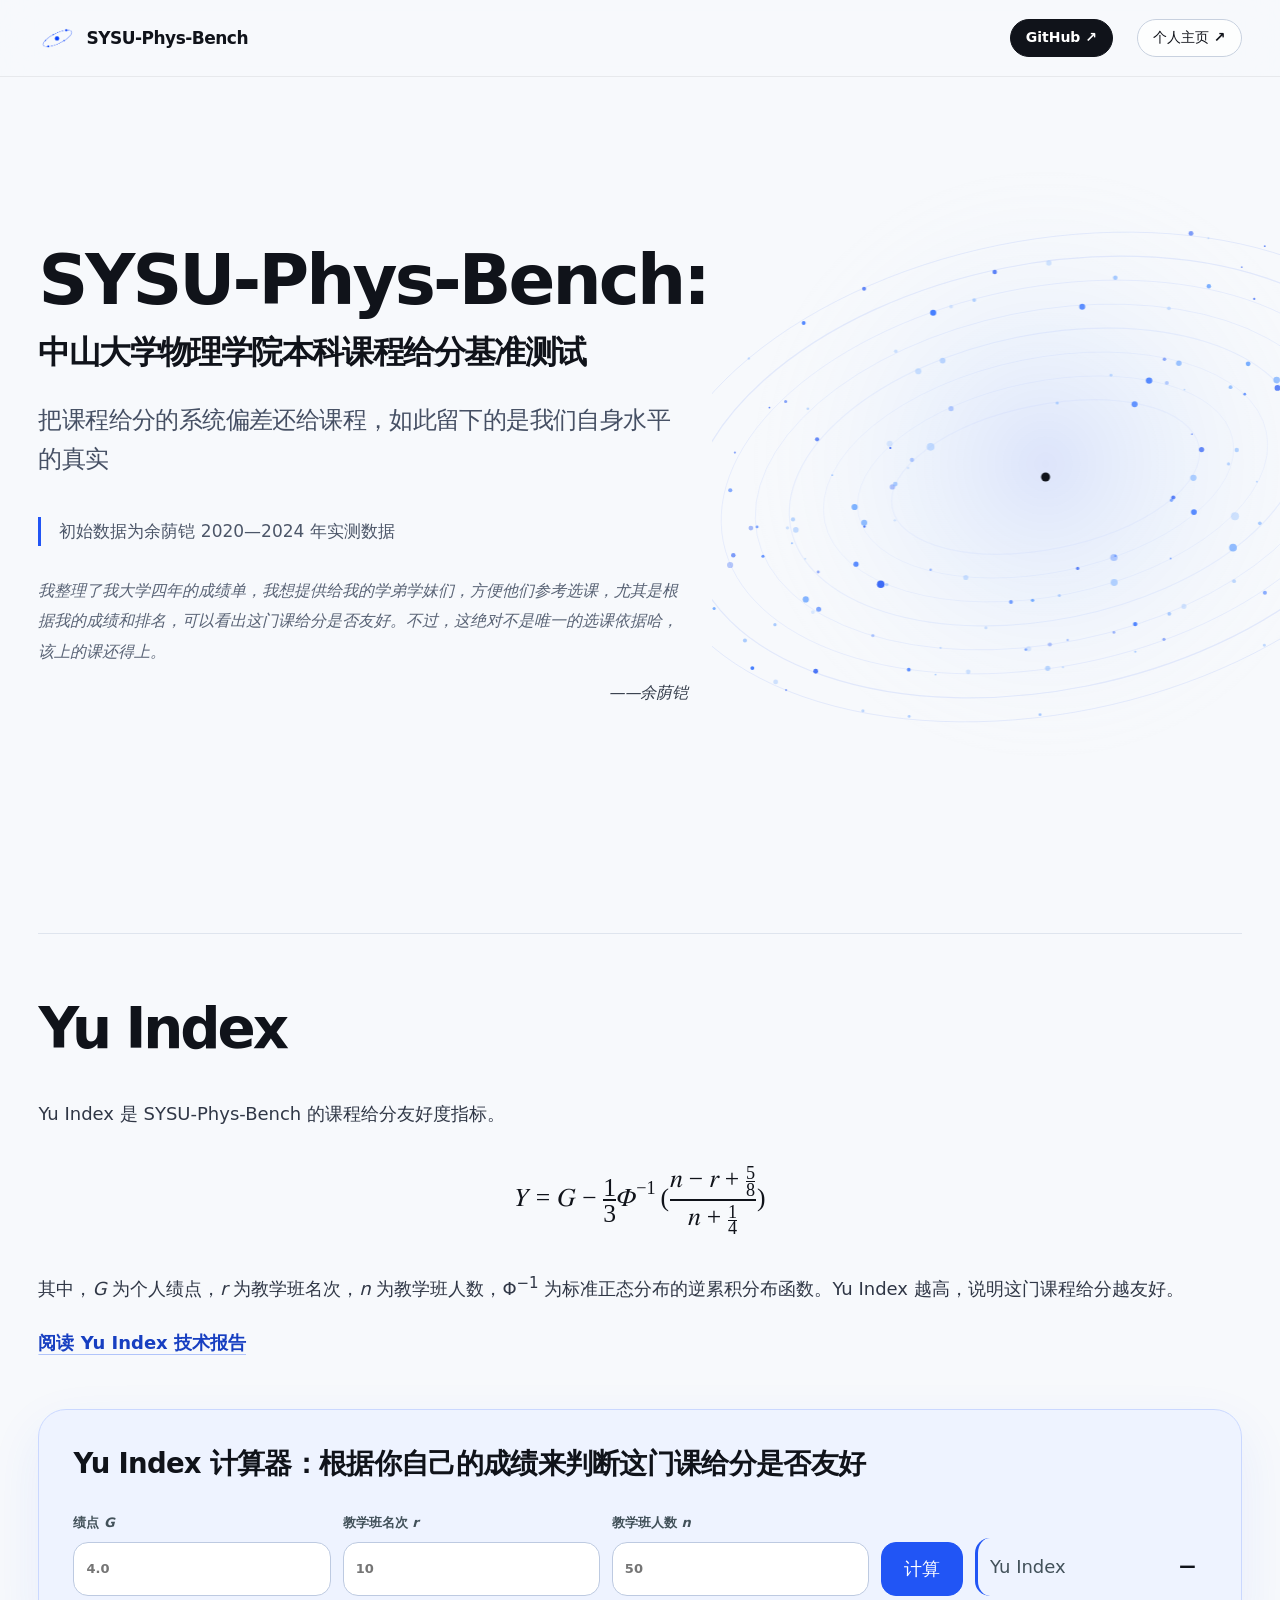
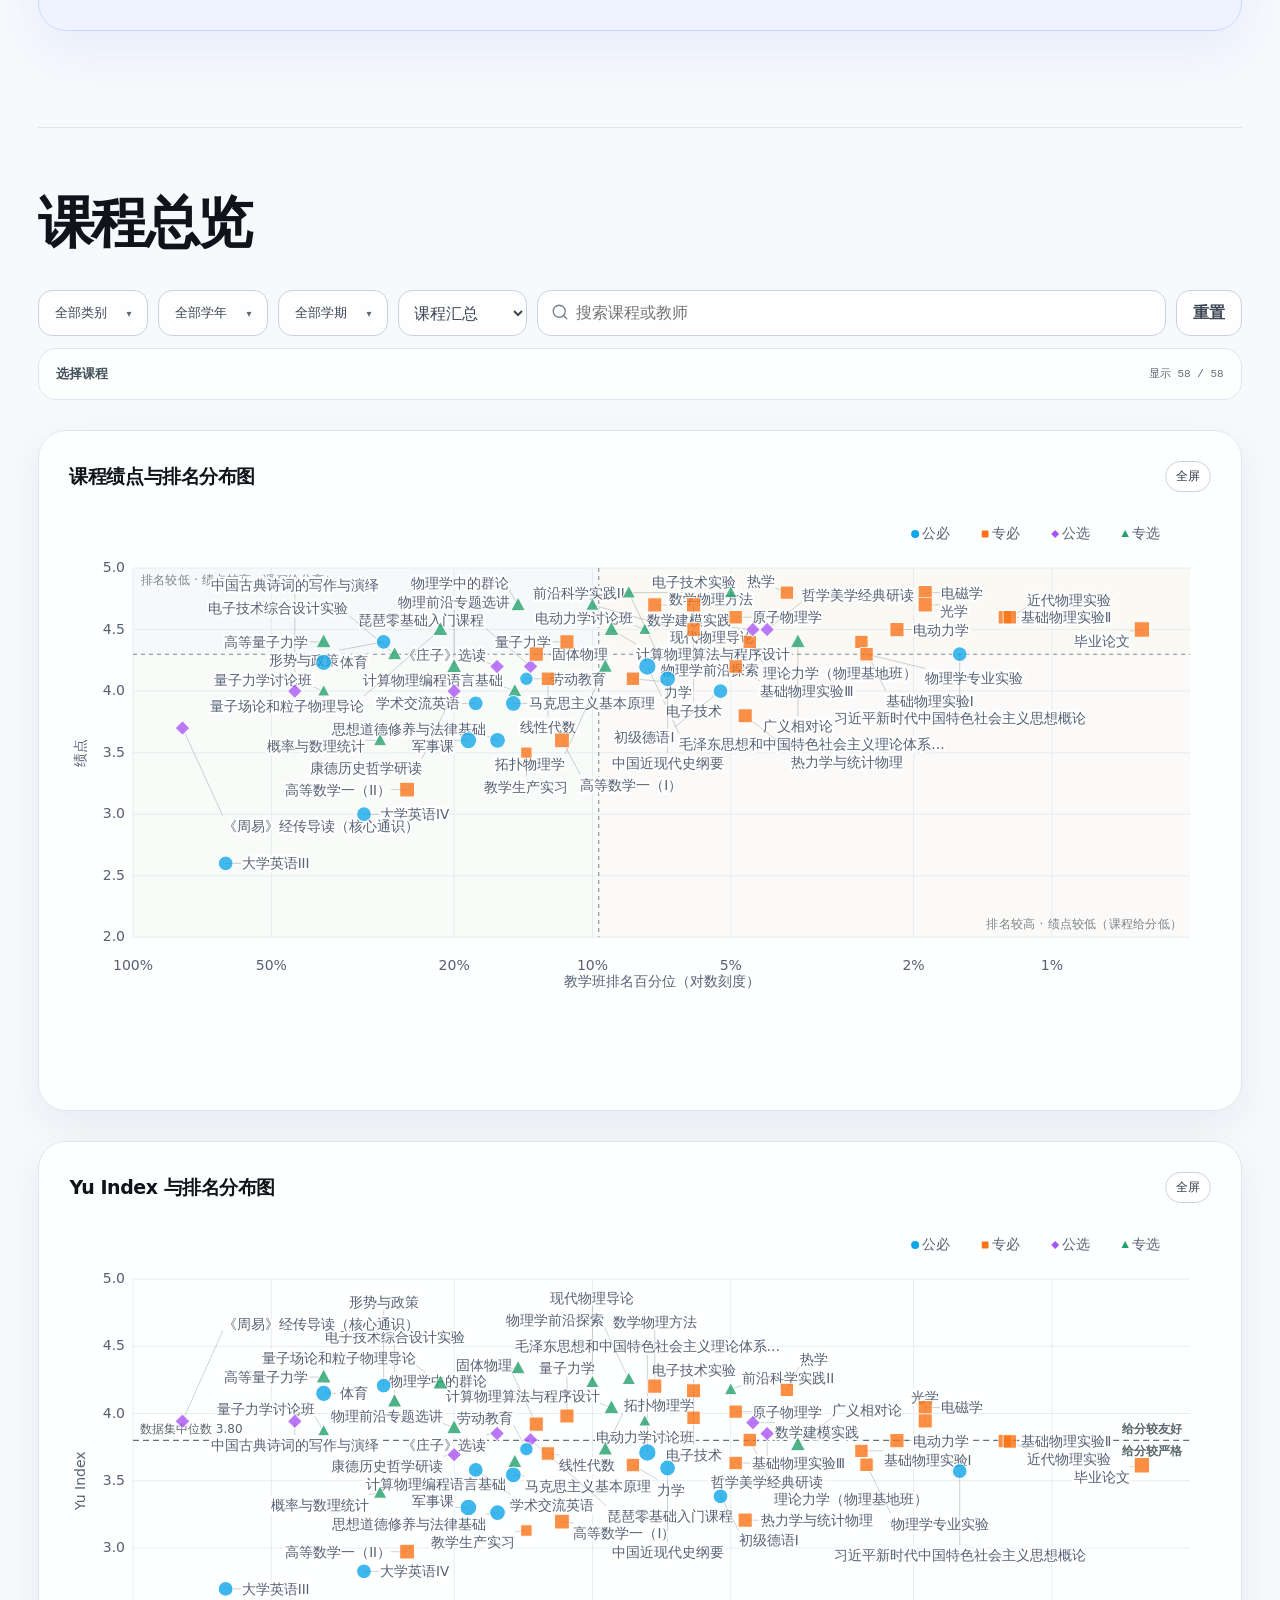
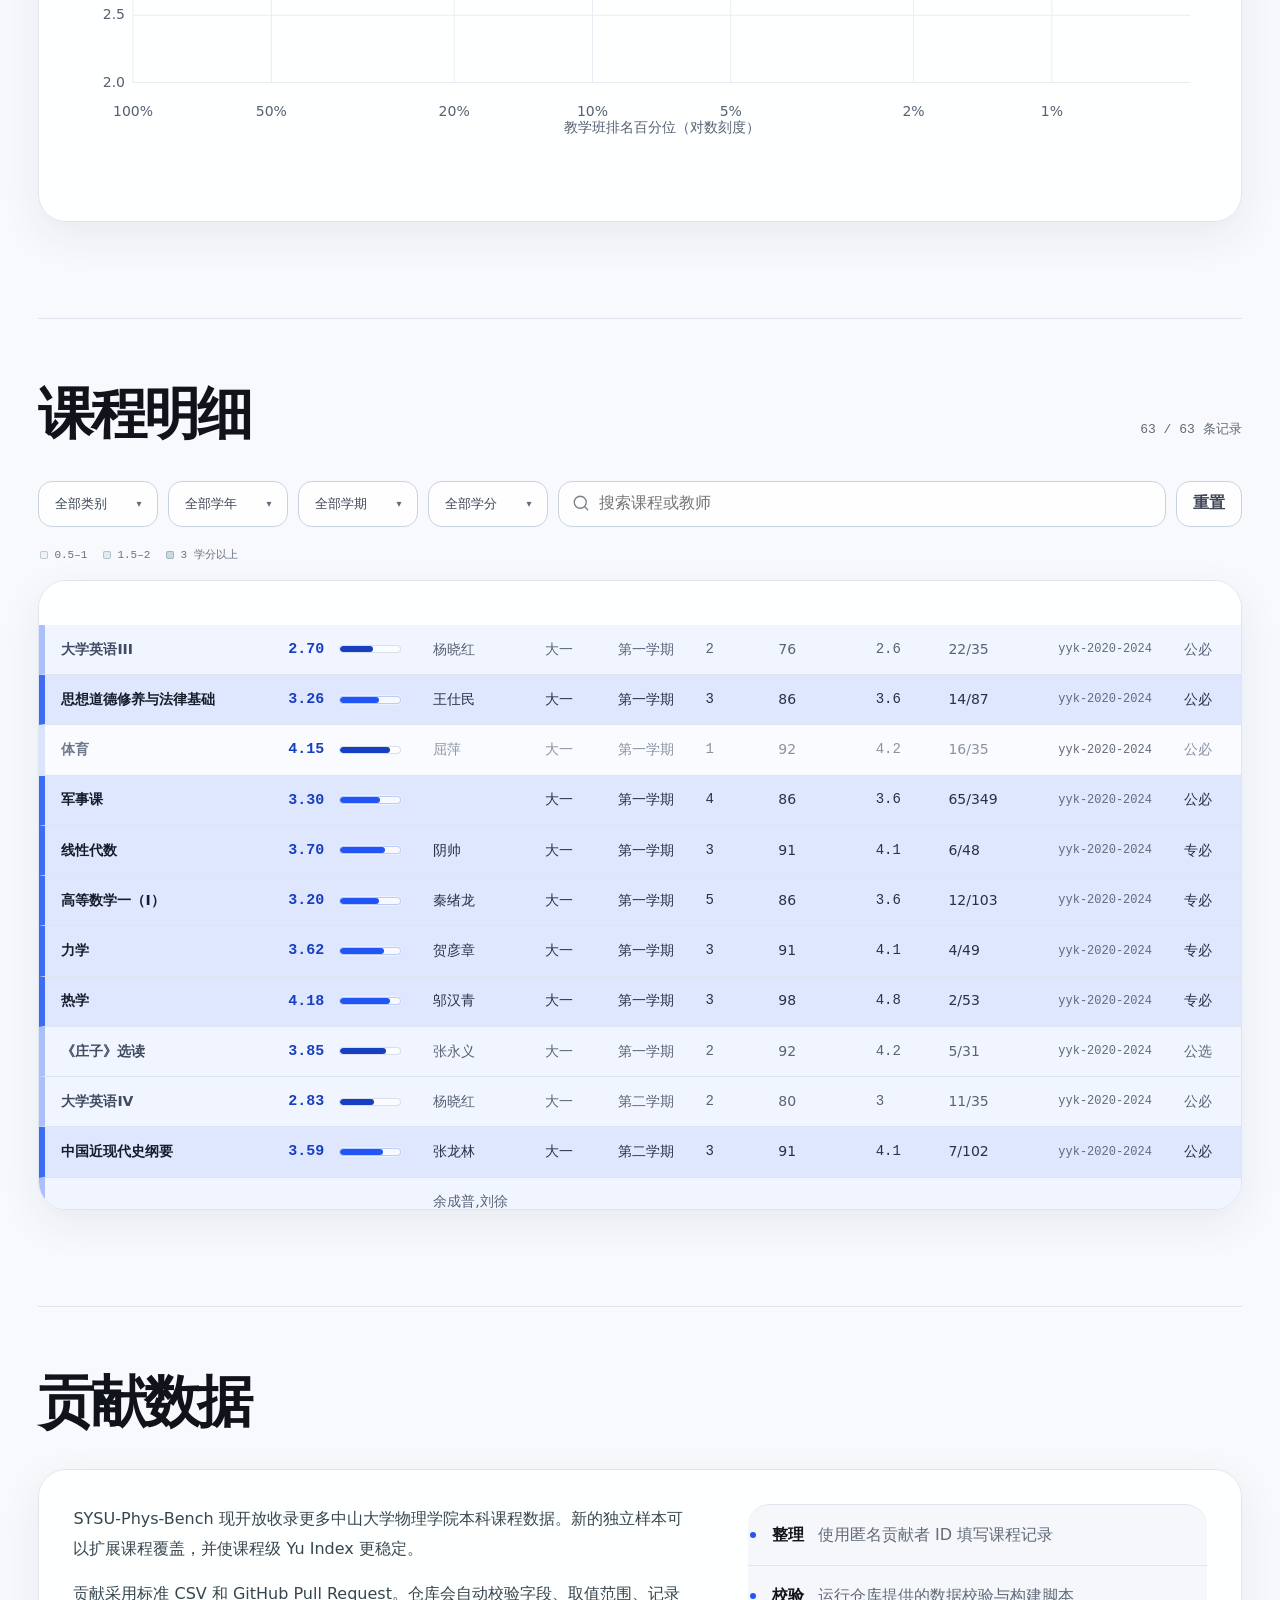
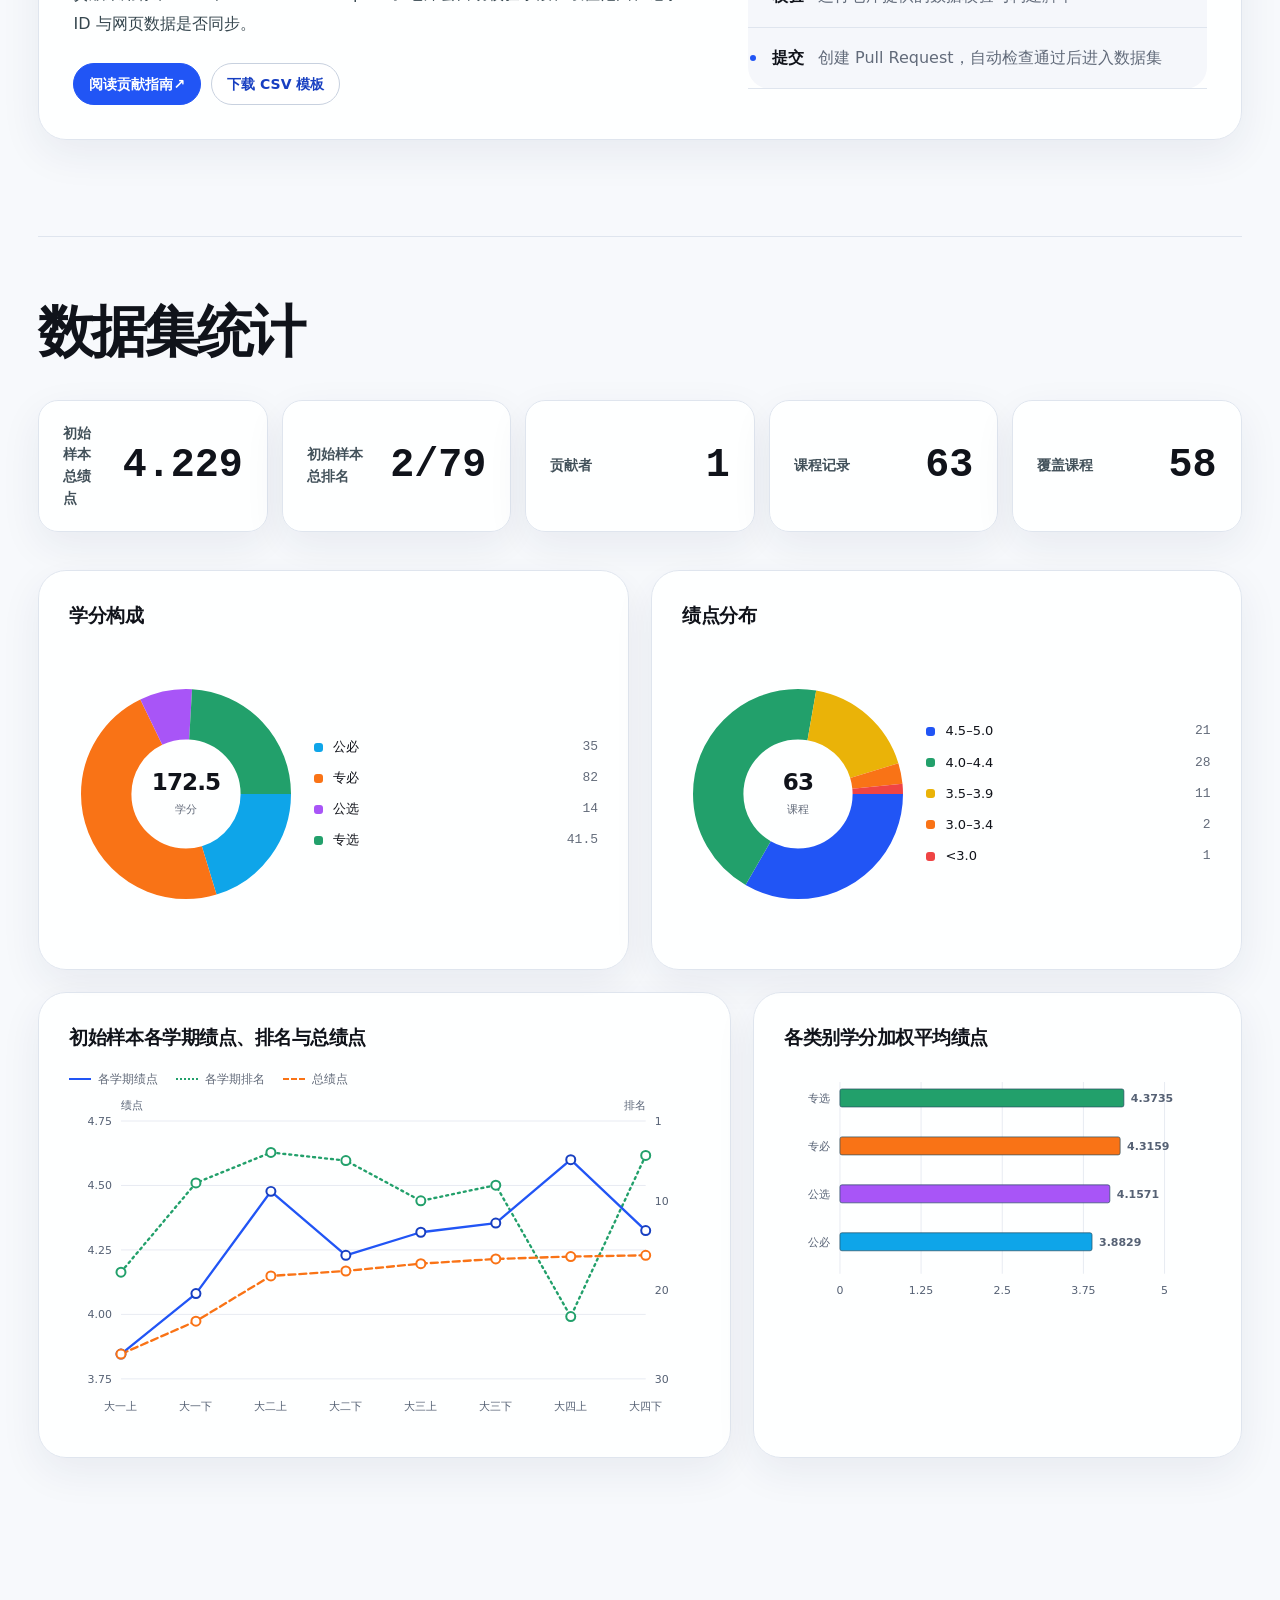
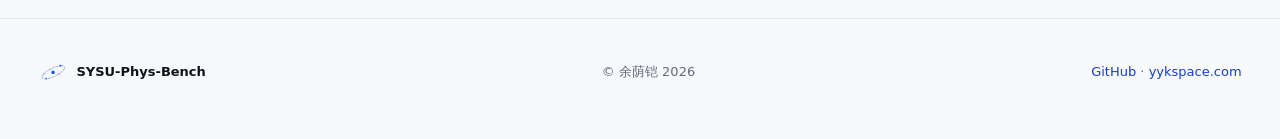
==== commit d630ed87: "修复刷新时的横向入场偏移" ====
--- a/index.html
+++ b/index.html
@@ -15,7 +15,7 @@
     <title>SYSU-Phys-Bench</title>
     <link rel="icon" href="assets/brand/logo-mark-v2.png?v=20260826-1" type="image/png" />
     <link rel="stylesheet" href="styles.css?v=20260826-21" />
-    <link rel="stylesheet" href="bench.css?v=20260826-5" />
+    <link rel="stylesheet" href="bench.css?v=20260827-1" />
   </head>
   <body>
     <header class="site-header">
--- a/bench.css
+++ b/bench.css
@@ -175,12 +175,12 @@
 #yu-rank-card:fullscreen .scatter-course-label,
 #yu-rank-card.is-expanded .scatter-course-label { stroke-width: 5.5px; font-size: 17px; }
 
-.motion-ready .section:not(.intro-section) { opacity: 0; filter: blur(7px); transform: translateY(34px) scale(.992); transition: opacity 820ms var(--ease), filter 820ms var(--ease), transform 820ms var(--ease); }
-.motion-ready .section.is-visible { opacity: 1; filter: blur(0); transform: translateY(0) scale(1); }
+.motion-ready .section:not(.intro-section) { opacity: 0; filter: blur(7px); transform: translateY(34px); transition: opacity 820ms var(--ease), filter 820ms var(--ease), transform 820ms var(--ease); }
+.motion-ready .section.is-visible { opacity: 1; filter: blur(0); transform: translateY(0); }
 .motion-ready .intro-copy > * { opacity: 0; animation: enter-up 860ms var(--ease) forwards; transform: translateY(26px); }
 .motion-ready .intro-copy > :nth-child(2) { animation-delay: 110ms; }
 .motion-ready .intro-copy > :nth-child(3) { animation-delay: 210ms; }
-.motion-ready .hero-orbit-layer { opacity: 0; animation: field-arrive 1150ms var(--ease) 120ms forwards; transform: translateX(36px) scale(.98); }
+.motion-ready .hero-orbit-layer { opacity: 0; filter: blur(10px); animation: field-arrive 1150ms var(--ease) 120ms forwards; transform: translateY(18px); }
 .motion-ready .section:not(.is-visible) .chart-card, .motion-ready .section:not(.is-visible) .overview-benchmark, .motion-ready .section:not(.is-visible) .table-frame, .motion-ready .section:not(.is-visible) .contribution-layout { opacity: 0; transform: translateY(22px); }
 .motion-ready .section.is-visible .chart-card, .motion-ready .section.is-visible .overview-benchmark, .motion-ready .section.is-visible .table-frame, .motion-ready .section.is-visible .contribution-layout { opacity: 1; transform: translateY(0); transition: opacity 720ms var(--ease), transform 720ms var(--ease), border-color 300ms var(--ease), box-shadow 300ms var(--ease); }
 .motion-ready .section.is-visible .chart-card:nth-child(2), .motion-ready .section.is-visible .overview-benchmark:nth-child(2) { transition-delay: 80ms; }
@@ -189,7 +189,7 @@
 .motion-ready .section.is-visible .scatter-point, .motion-ready .section.is-visible .data-point, .motion-ready .section.is-visible .rank-point, .motion-ready .section.is-visible .cumulative-point { animation: plot-pop 620ms var(--ease) backwards; }
 .motion-ready .section.is-visible .donut-segment { animation: donut-reveal 900ms var(--ease) backwards; transform-box: fill-box; transform-origin: center; }
 @keyframes enter-up { to { opacity: 1; transform: translateY(0); } }
-@keyframes field-arrive { to { opacity: 1; transform: translateX(0) scale(1); } }
+@keyframes field-arrive { to { opacity: 1; filter: blur(0); transform: translateY(0); } }
 @keyframes plot-pop { from { opacity: 0; transform: scale(.25); } }
 @keyframes donut-reveal { from { opacity: 0; transform: scale(.86) rotate(-7deg); } }
 
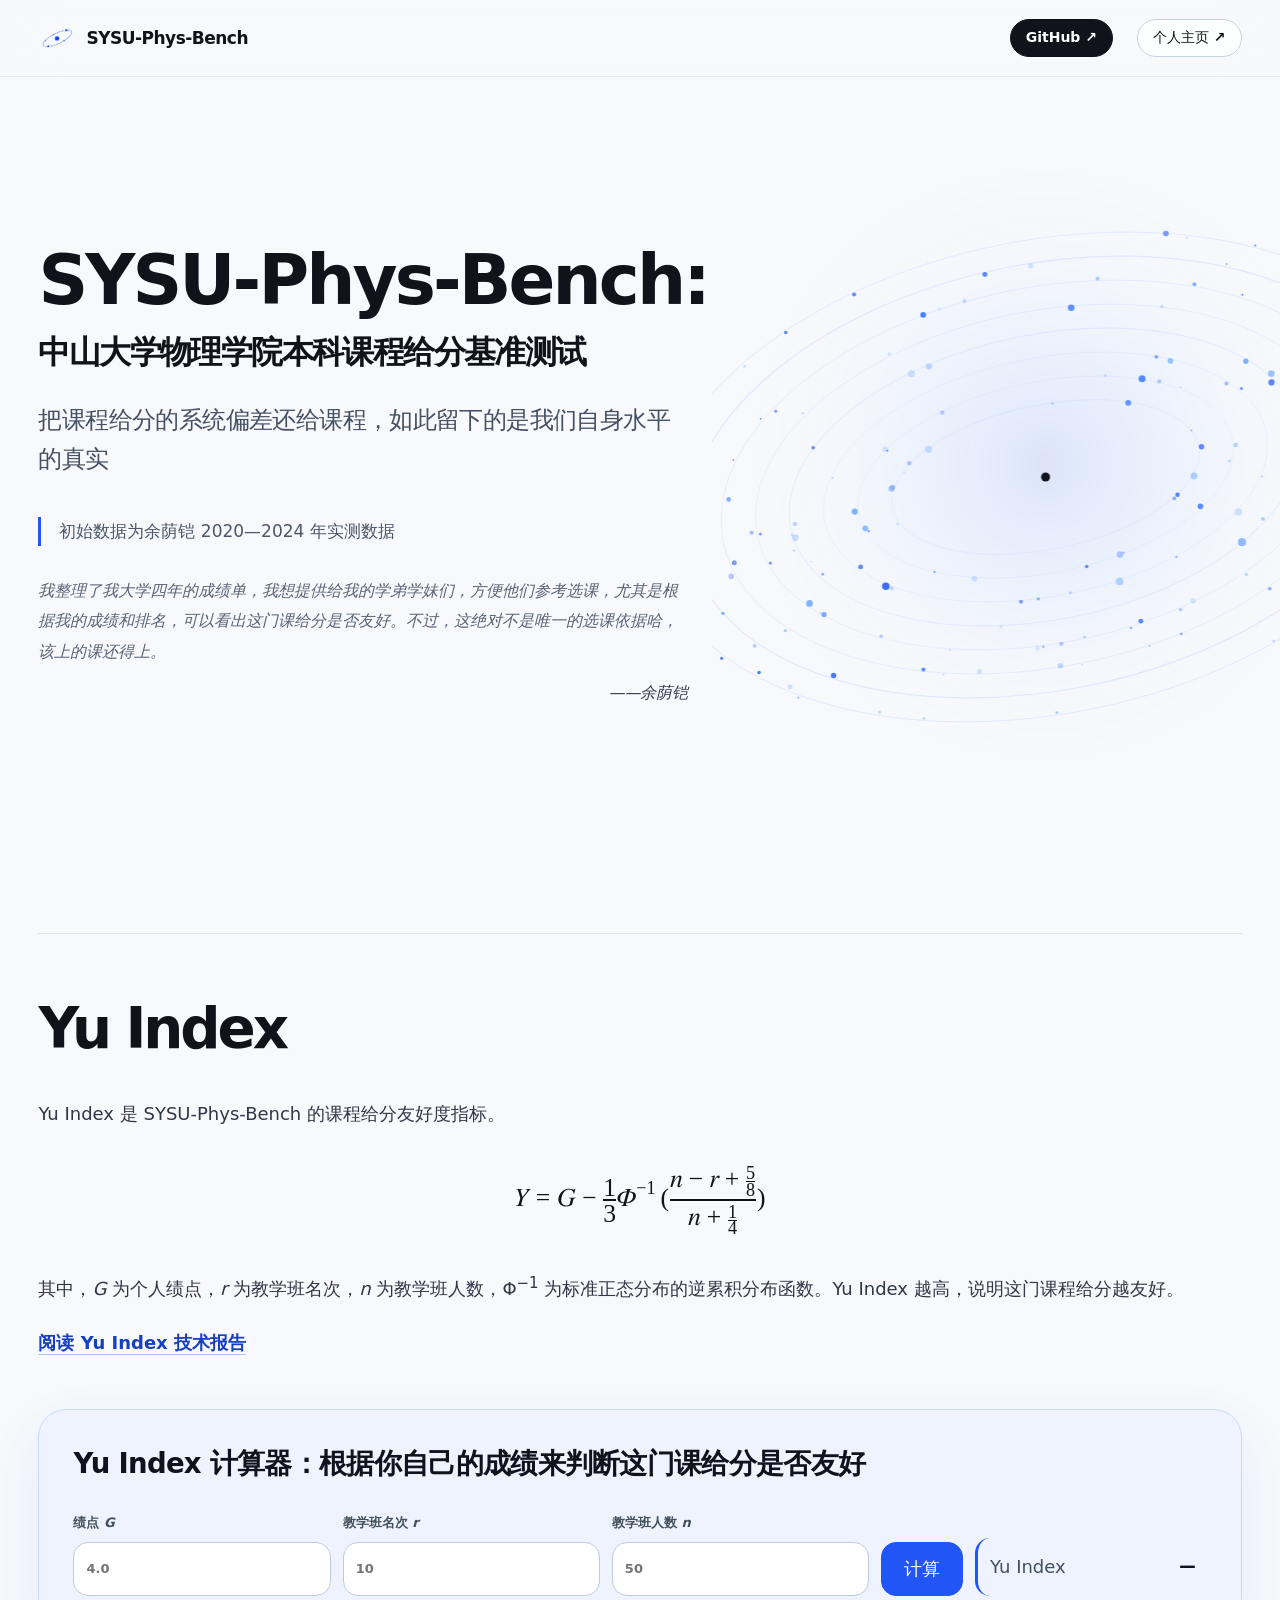
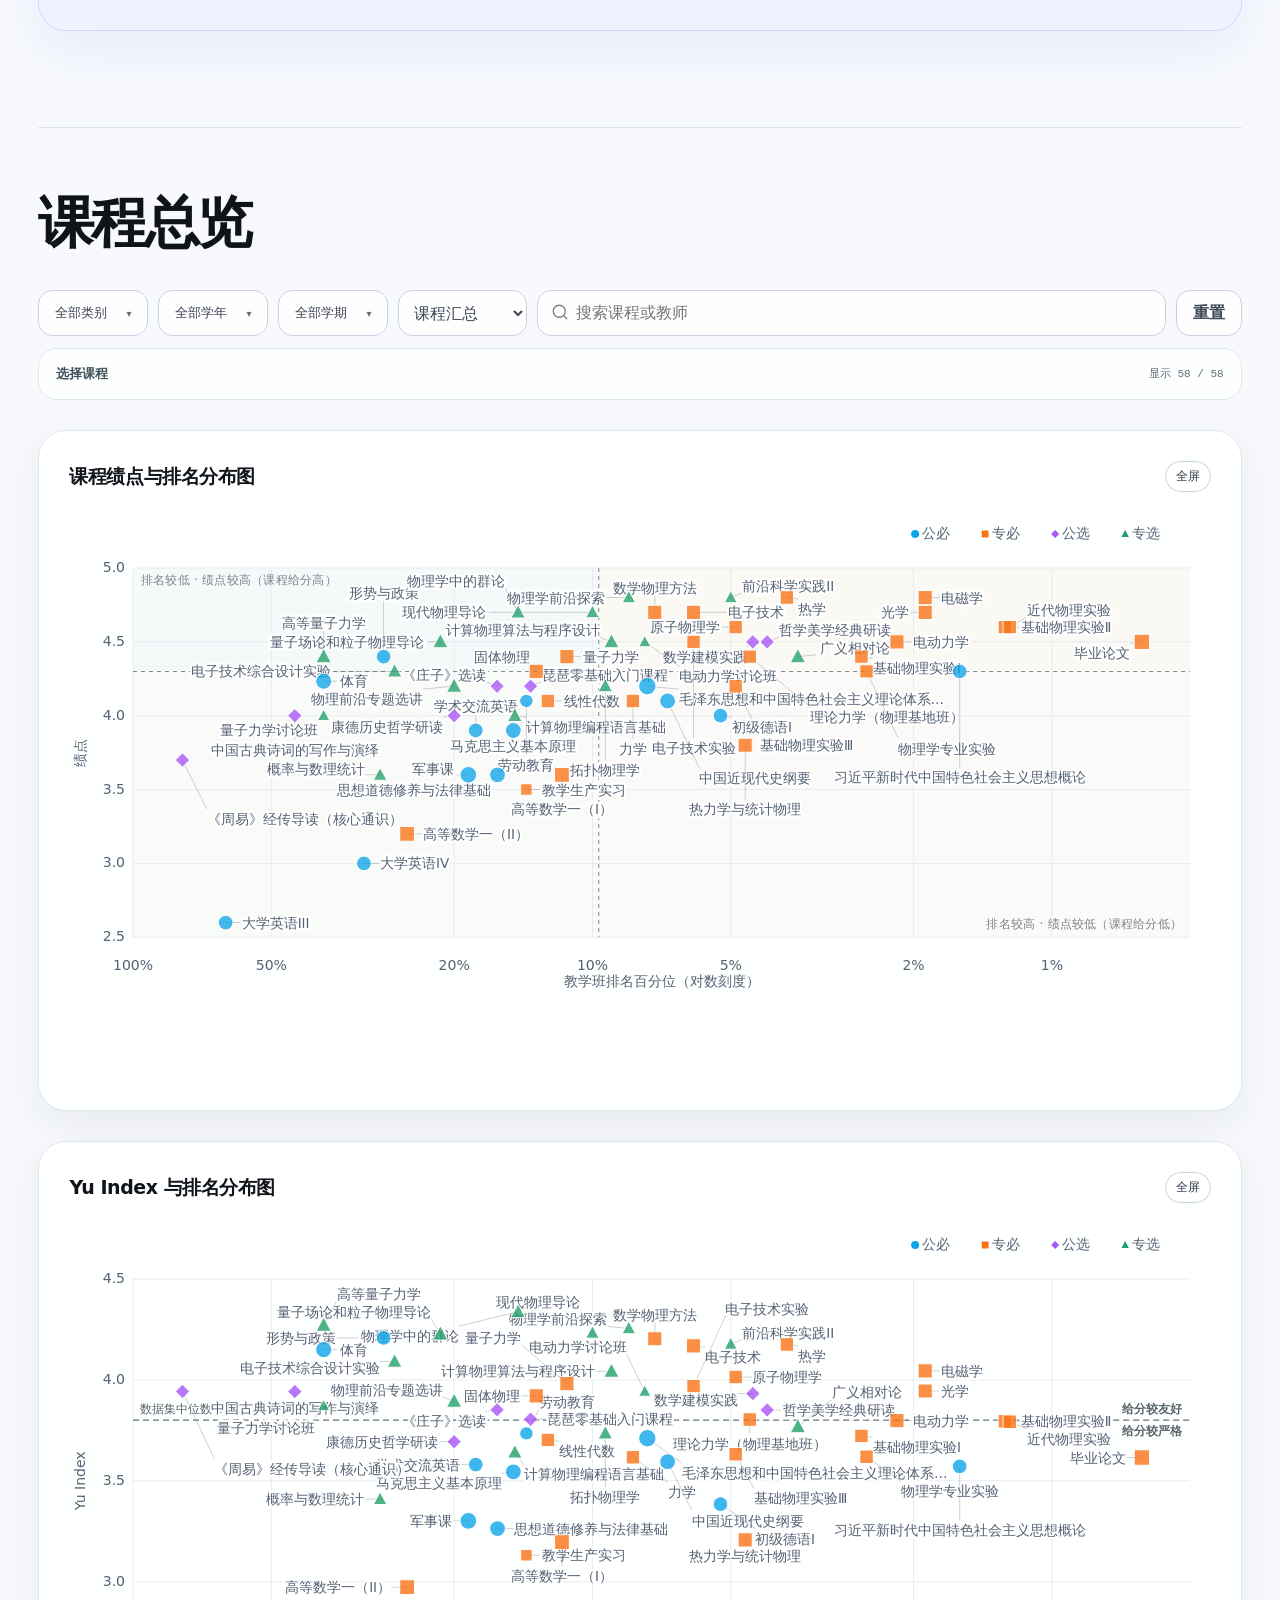
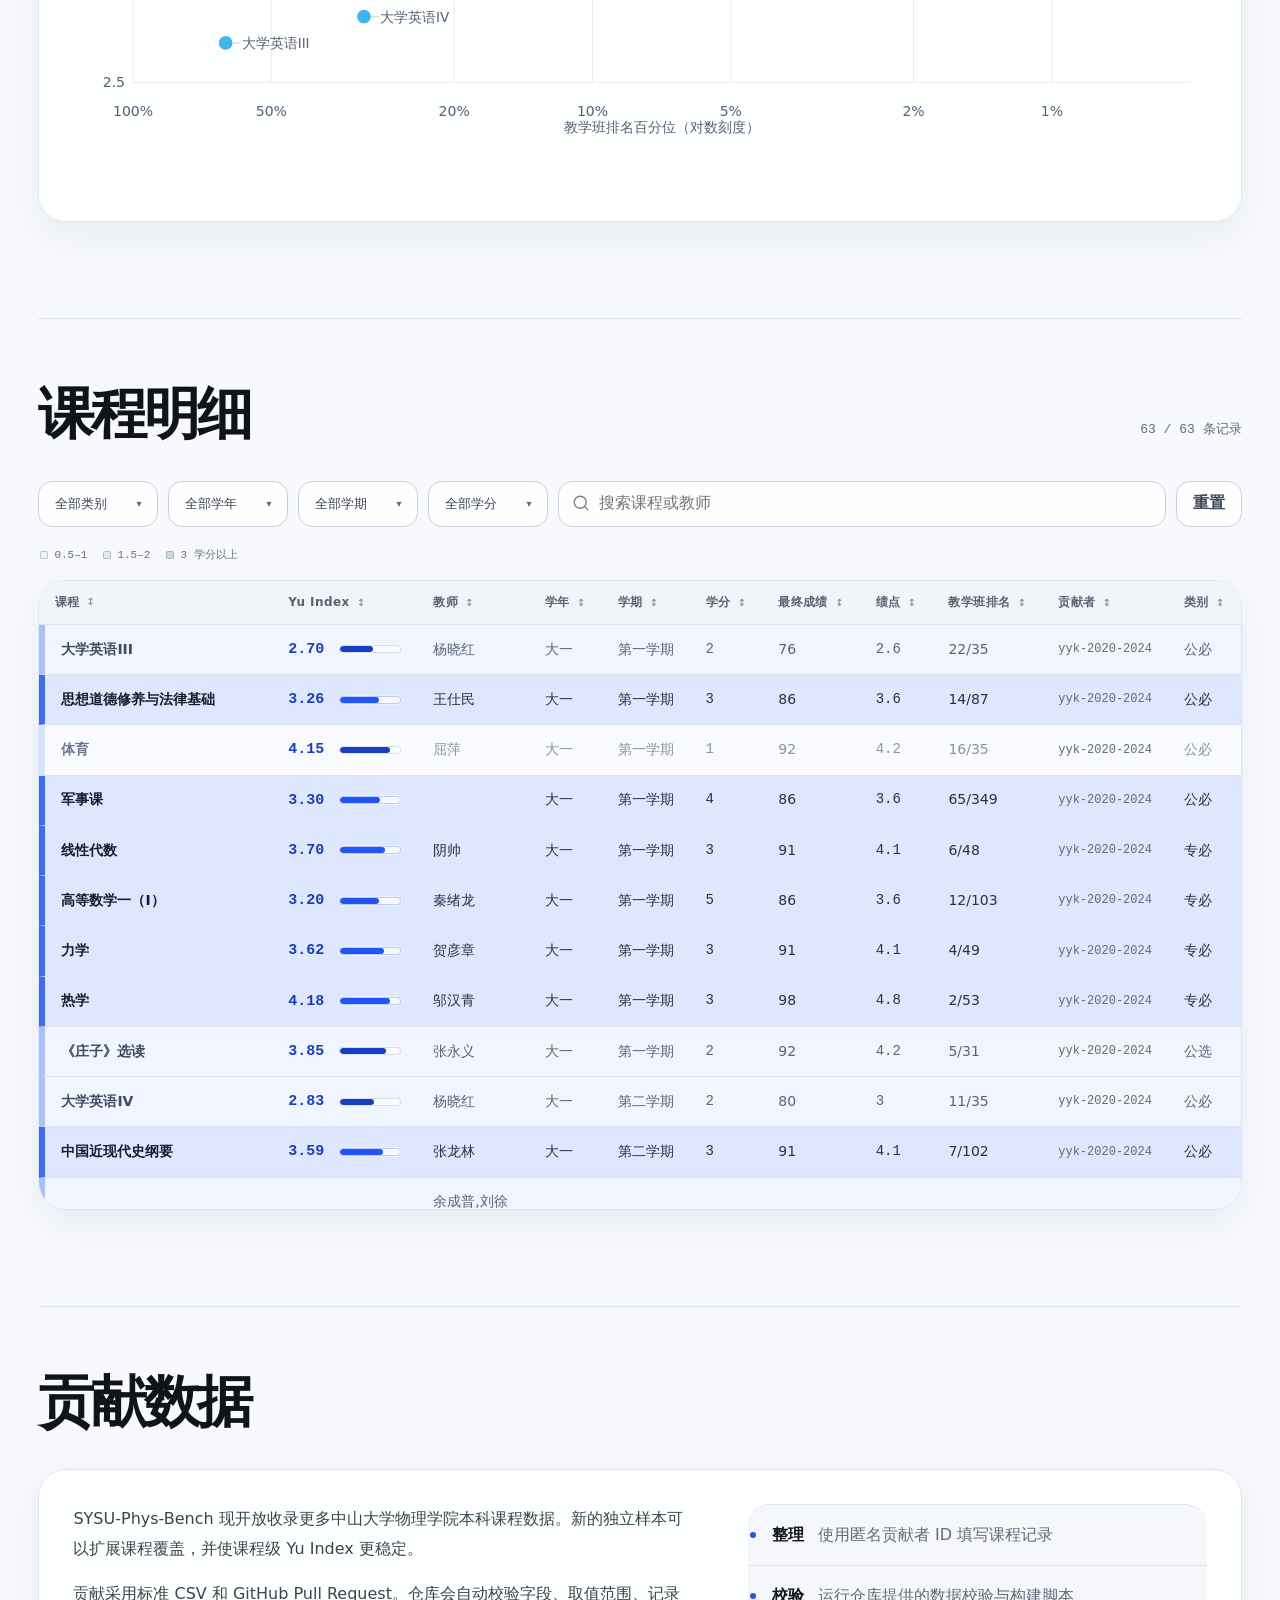
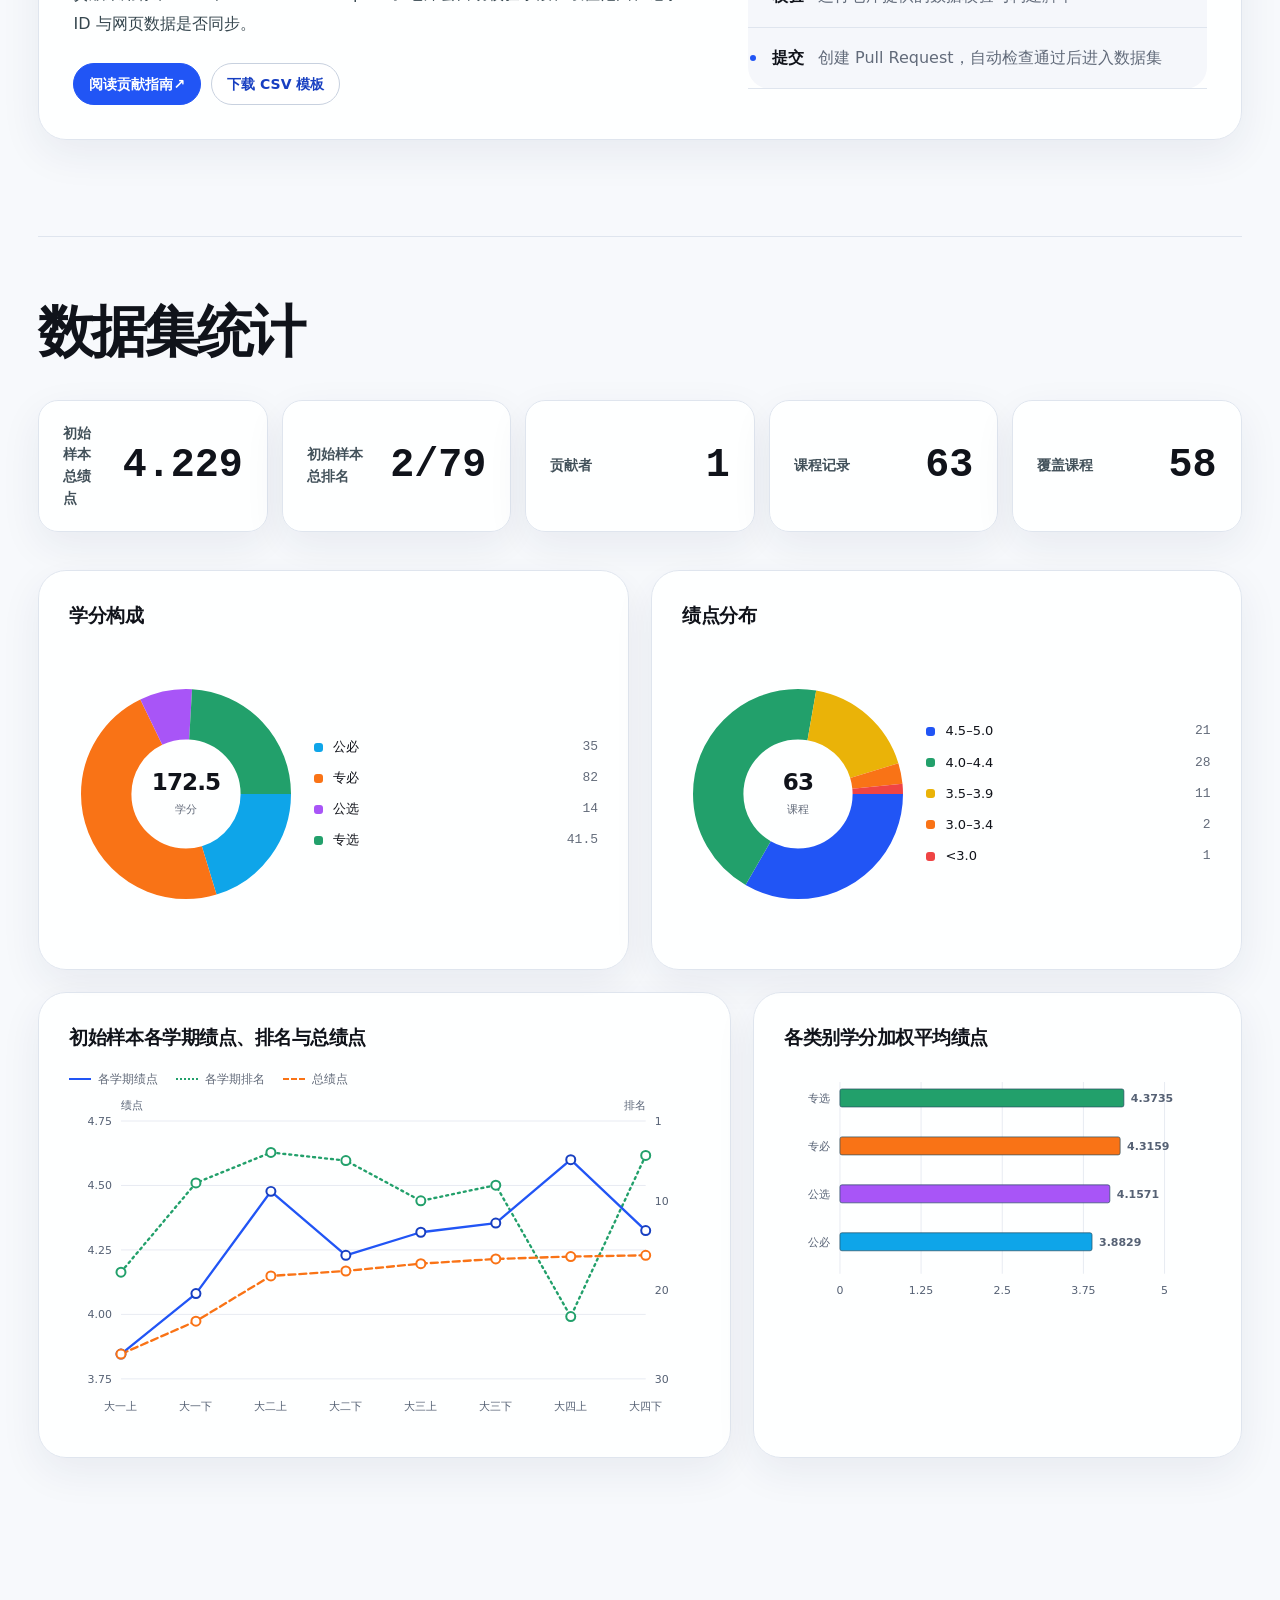
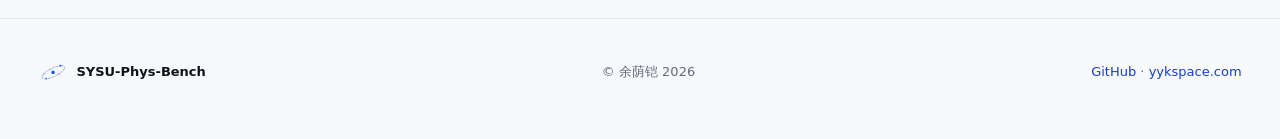
==== commit 50ece95e: "优化分布图纵轴范围" ====
--- a/index.html
+++ b/index.html
@@ -227,6 +227,6 @@
 
     <script src="data.js"></script>
     <script src="community-data.js?v=20260826-1"></script>
-    <script src="app.js?v=20260826-18"></script>
+    <script src="app.js?v=20260827-1"></script>
   </body>
 </html>
